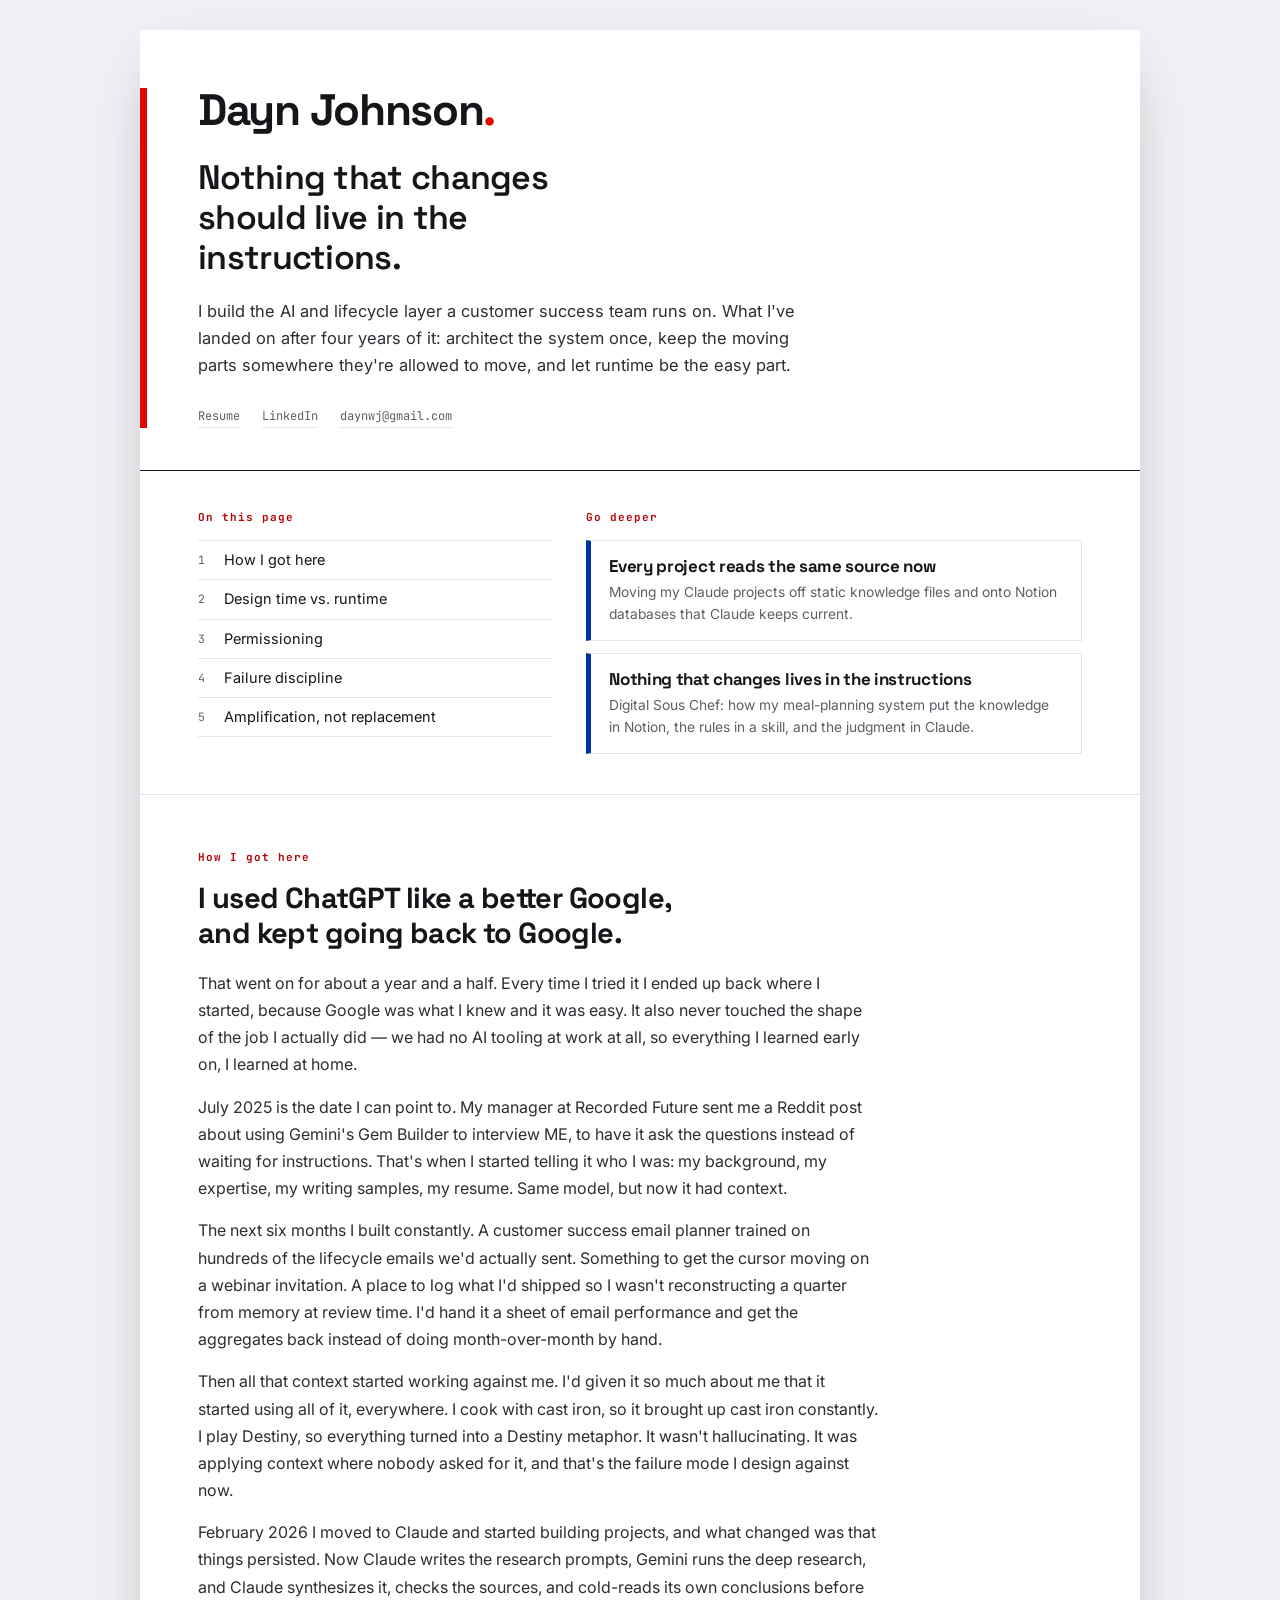
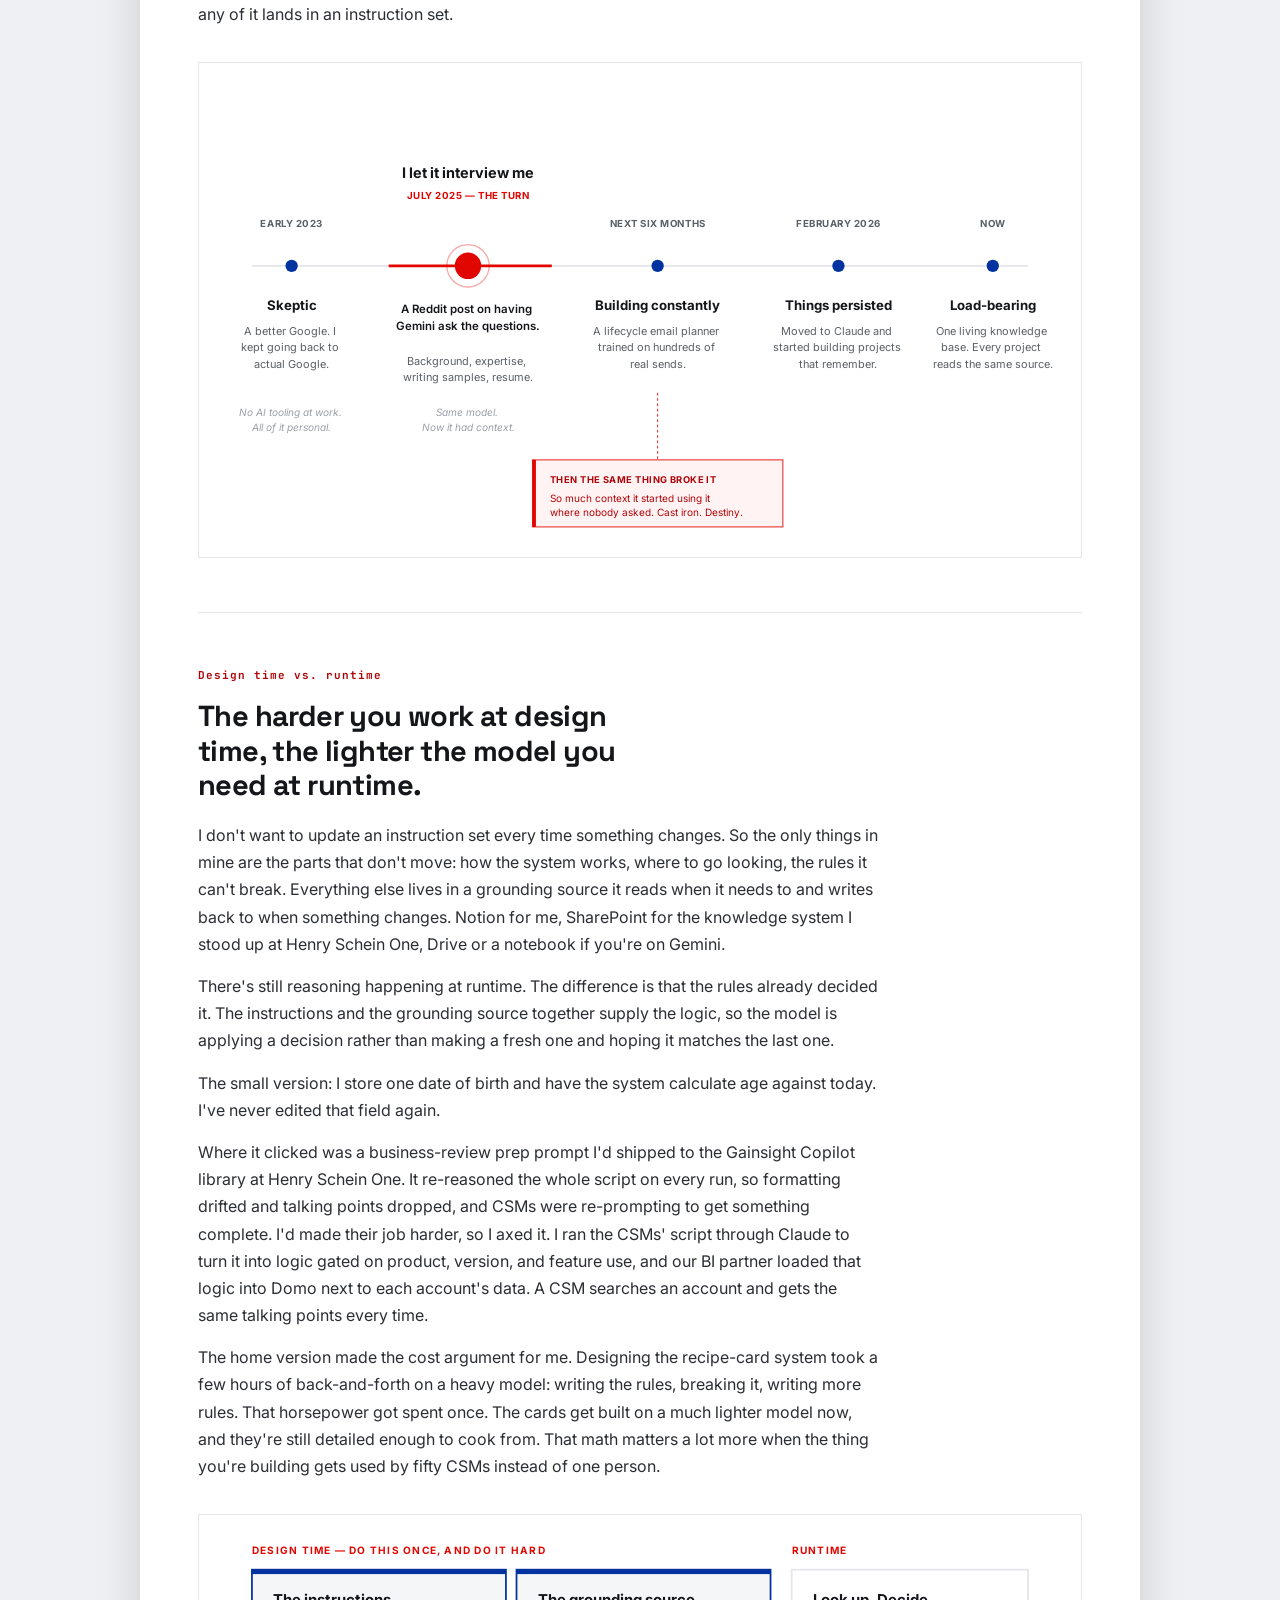
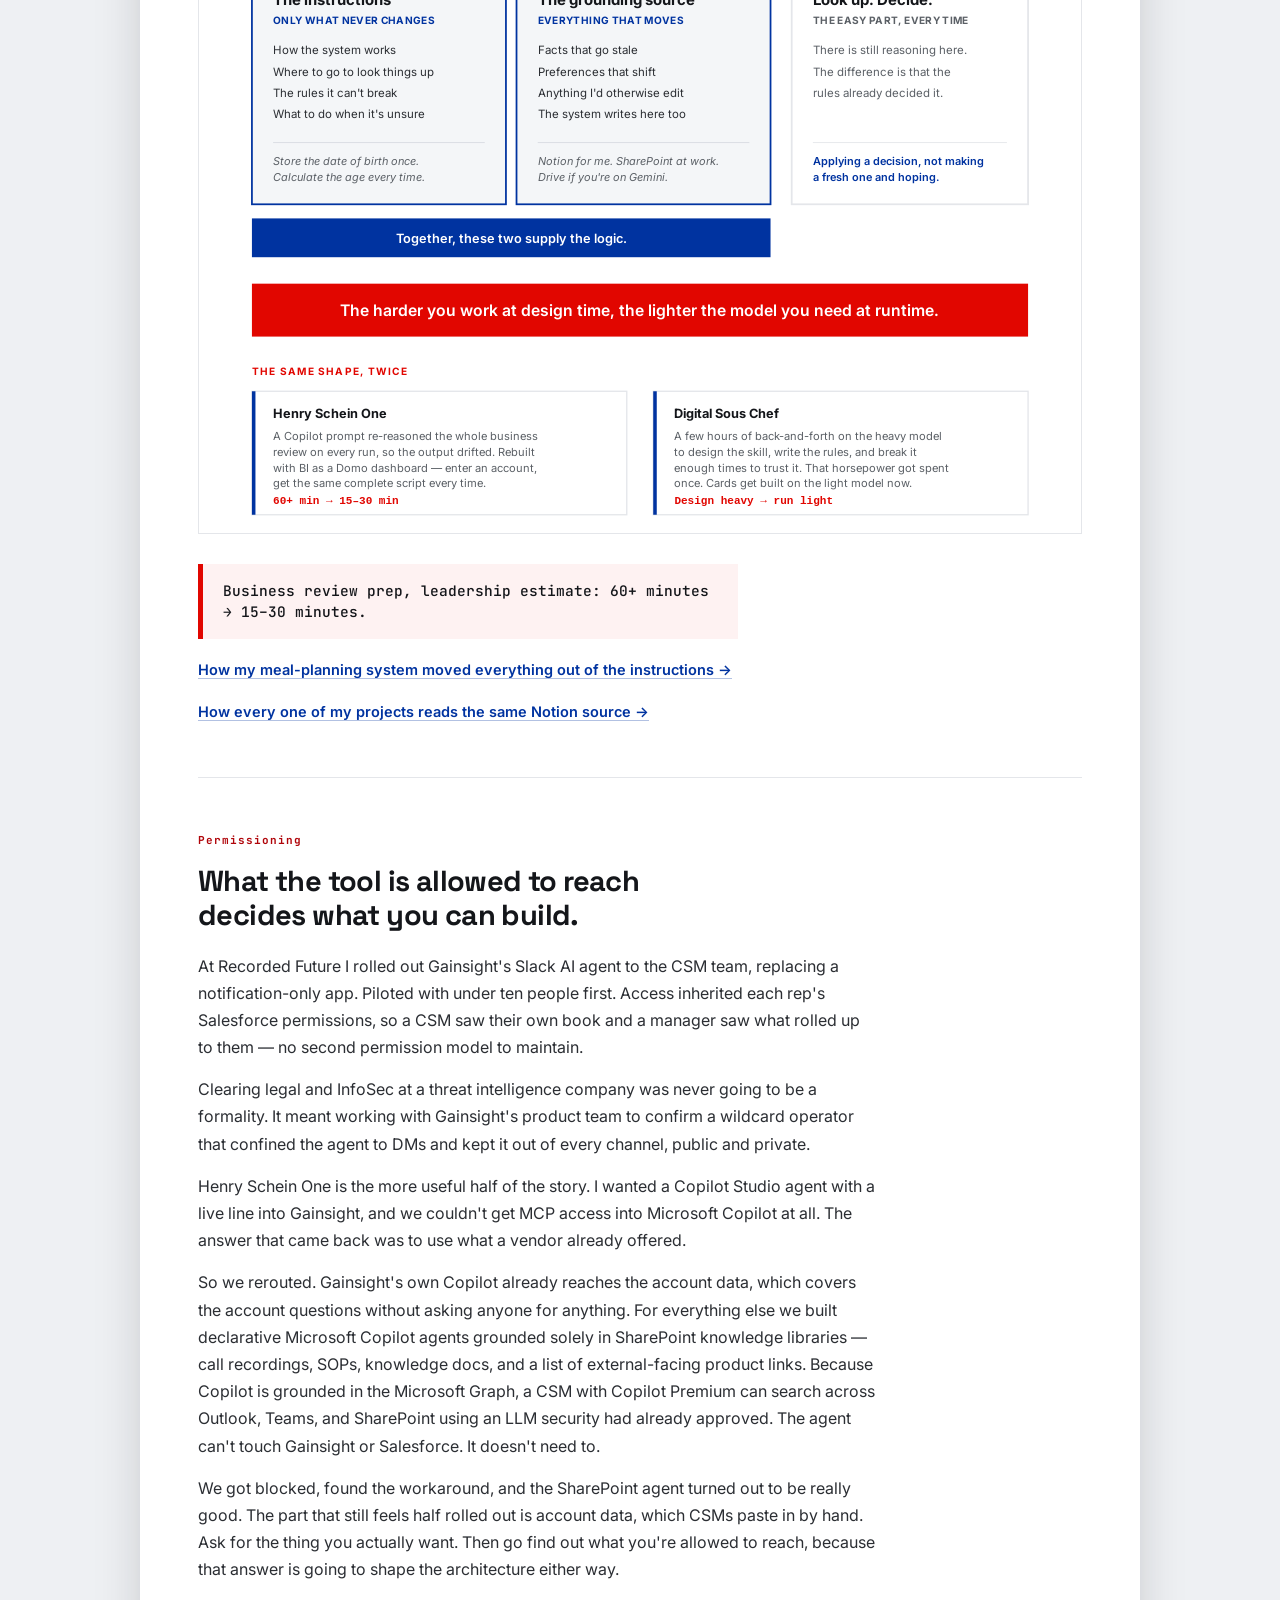
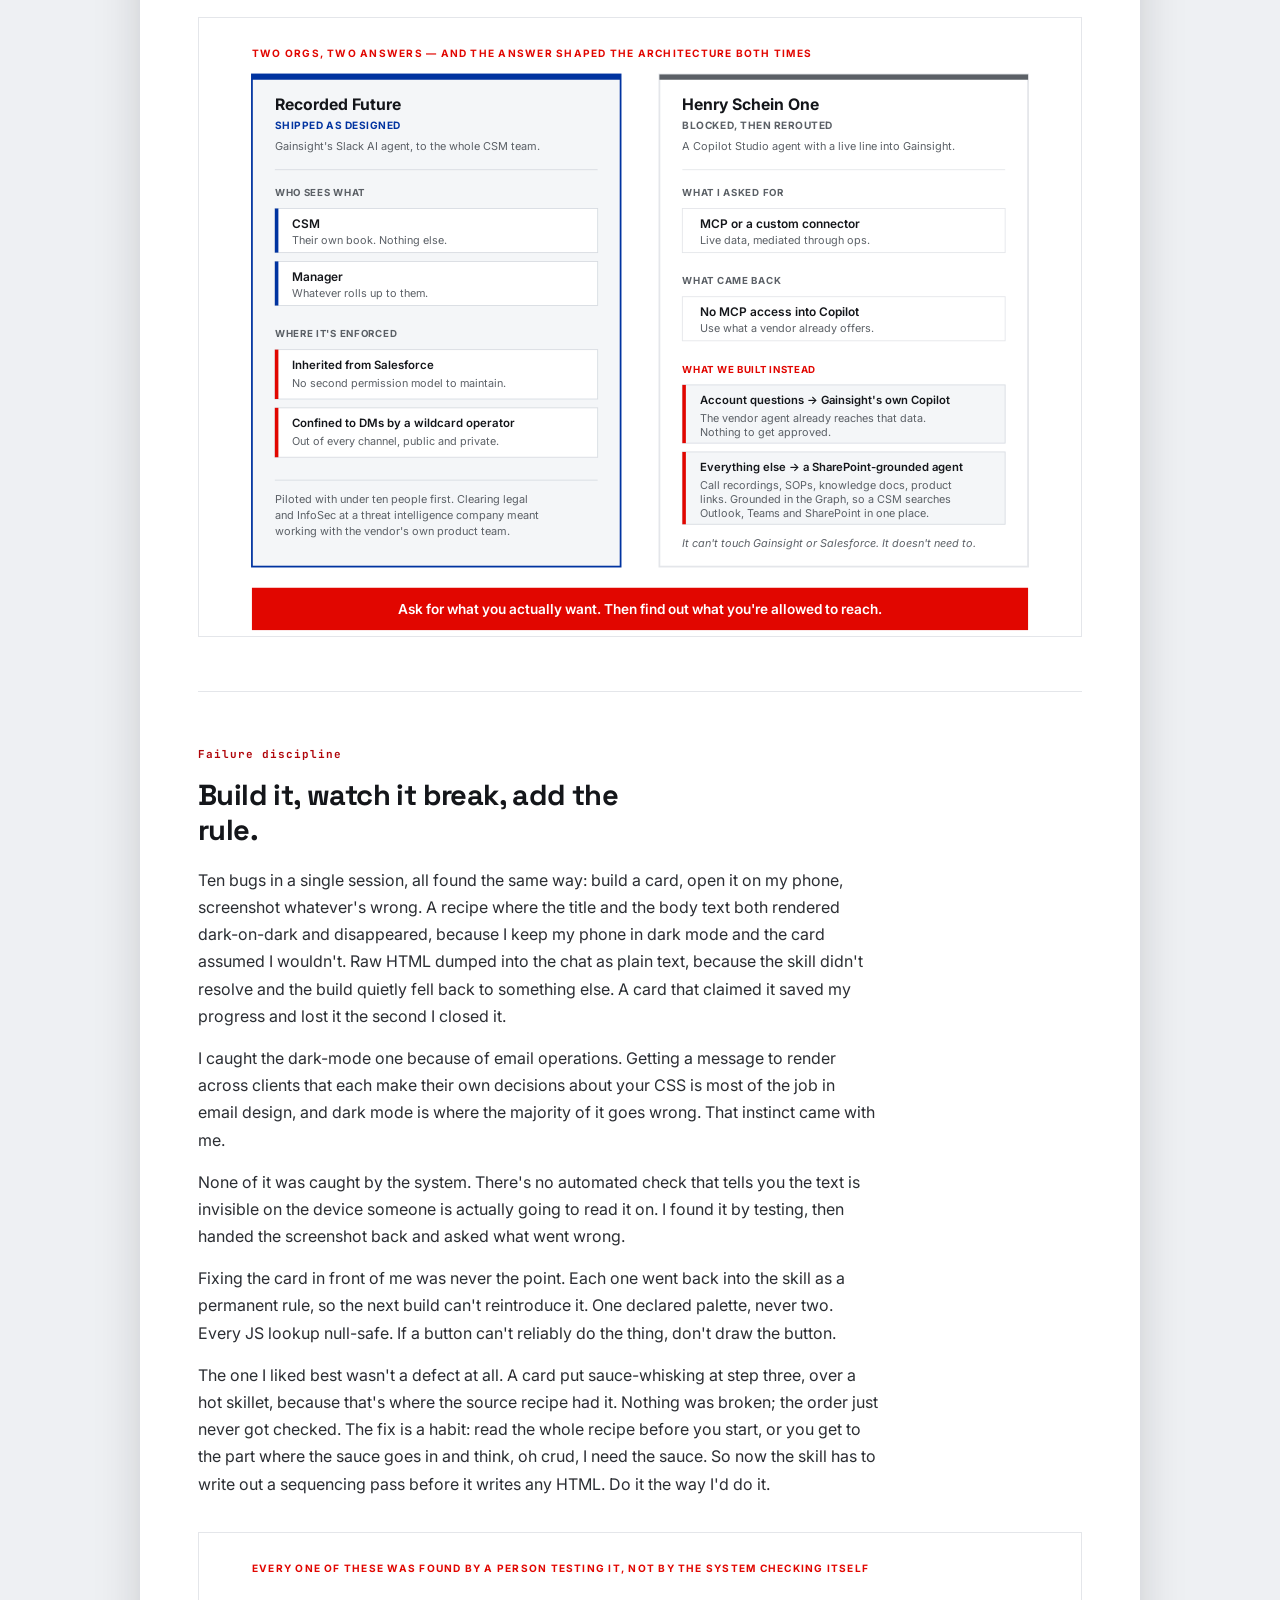
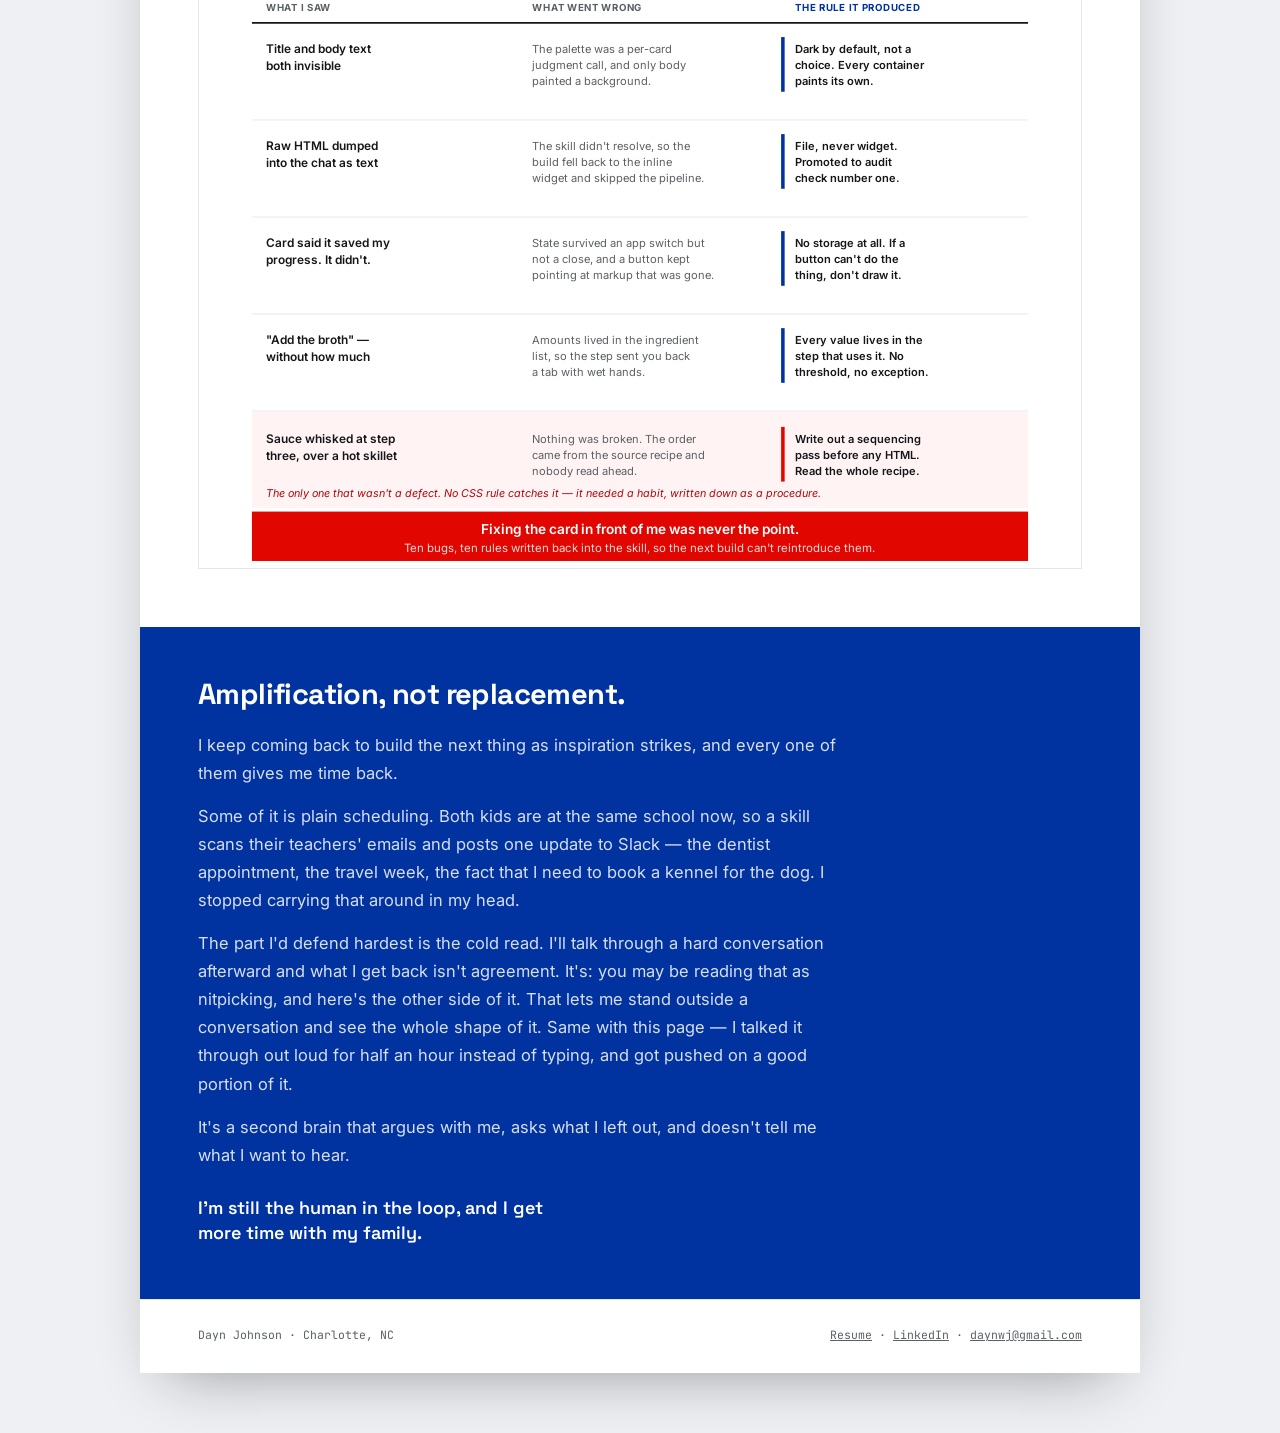
==== index.html @ 607a5714 "Updating with link to living-knowledge" ====
<!DOCTYPE html>
<html lang="en">
<head>
<meta charset="UTF-8">
<meta name="viewport" content="width=device-width, initial-scale=1.0">
<title>Dayn Johnson — AI Practice</title>
<meta name="description" content="How Dayn Johnson builds AI systems: architecture at design time, a living grounding source instead of a growing instruction set, and rules written out of real failures.">
<meta property="og:title" content="Dayn Johnson — AI Practice">
<meta property="og:description" content="Nothing that changes should live in the instructions.">
<meta property="og:type" content="website">
<link rel="preconnect" href="https://fonts.googleapis.com">
<link rel="preconnect" href="https://fonts.gstatic.com" crossorigin>
<link href="https://fonts.googleapis.com/css2?family=Space+Grotesk:wght@400;500;600;700&family=Inter:wght@400;500;600;700&family=JetBrains+Mono:wght@400;500;700&display=swap" rel="stylesheet">
<style>
  :root{
    --rosso:#E10600;
    --rosso-deep:#B0050A;
    --blue:#0033A0;
    --ink:#14161A;
    --mute:#5B6066;
    --line:#E4E6EA;
    --paper:#FFFFFF;
    --backdrop:#EEF0F3;
    color-scheme:light;
  }
  *{box-sizing:border-box;margin:0;padding:0;}
  html{-webkit-text-size-adjust:100%;scroll-behavior:smooth;}
  body{
    font-family:'Inter',system-ui,-apple-system,sans-serif;
    color:var(--ink);
    background:var(--backdrop);
    line-height:1.5;
    padding:30px 16px 60px;
    -webkit-font-smoothing:antialiased;
  }
  .page{
    width:100%;max-width:1000px;margin:0 auto;
    background:var(--paper);
    box-shadow:0 24px 60px -28px rgba(20,22,26,.45);
  }
  a:focus-visible,button:focus-visible{outline:3px solid var(--rosso);outline-offset:2px;}

  .header{position:relative;padding:58px 58px 42px;border-bottom:1px solid var(--ink);}
  .header::before{content:"";position:absolute;left:0;top:58px;bottom:42px;width:7px;background:var(--rosso);}
  .name{
    font-family:'Space Grotesk',sans-serif;font-weight:700;
    font-size:44px;letter-spacing:-1.3px;line-height:1;
  }
  .name .dot{color:var(--rosso);}
  .thesis{
    font-family:'Space Grotesk',sans-serif;font-weight:600;
    font-size:34px;line-height:1.18;letter-spacing:-.7px;
    margin-top:26px;max-width:17ch;
  }
  .standfirst{
    font-size:16.5px;line-height:1.64;color:#2b2e33;
    margin-top:20px;max-width:62ch;
  }
  .links{
    display:flex;flex-wrap:wrap;gap:8px 22px;margin-top:28px;
    font-family:'JetBrains Mono',monospace;font-size:12px;
  }
  .links a{color:var(--mute);text-decoration:none;border-bottom:1px solid var(--line);padding-bottom:2px;}
  .links a:hover{color:var(--rosso-deep);border-bottom-color:var(--rosso-deep);}

  main{padding:0 58px 58px;}
  section{padding-top:54px;}
  section + section{border-top:1px solid var(--line);margin-top:54px;padding-top:54px;}

  .sectlabel{
    font-family:'JetBrains Mono',monospace;font-size:11px;
    letter-spacing:.09em;color:var(--rosso-deep);font-weight:700;
    margin-bottom:16px;
  }
  h2{
    font-family:'Space Grotesk',sans-serif;font-weight:700;
    font-size:29px;line-height:1.18;letter-spacing:-.6px;
    max-width:25ch;margin-bottom:20px;
  }
  .prose p{font-size:16px;line-height:1.7;color:#2b2e33;max-width:68ch;}
  .prose p + p{margin-top:15px;}
  .prose em{font-style:italic;}

  figure{margin:34px 0 0;}
  figure svg{width:100%;height:auto;display:block;border:1px solid var(--line);}


  .deep{margin-top:20px;font-size:14.5px;}
  .deep a{color:var(--blue);font-weight:600;text-decoration:none;border-bottom:1.5px solid rgba(0,51,160,.3);}
  .deep a:hover{border-bottom-color:var(--blue);}
  .receipt{
    margin-top:30px;border-left:5px solid var(--rosso);
    background:rgba(225,6,0,.05);padding:16px 20px;
    font-family:'JetBrains Mono',monospace;
    font-size:14.5px;font-weight:500;color:var(--ink);
    max-width:60ch;
  }

  .onpage{display:grid;grid-template-columns:1fr 1.4fr;gap:34px;padding:38px 58px 40px;border-bottom:1px solid var(--line);}
  .onpage h3{font-family:'JetBrains Mono',monospace;font-size:11px;letter-spacing:.09em;color:var(--rosso-deep);font-weight:700;margin-bottom:14px;}
  .toc{list-style:none;counter-reset:toc;}
  .toc li{counter-increment:toc;border-top:1px solid var(--line);}
  .toc li:last-child{border-bottom:1px solid var(--line);}
  .toc a{display:flex;gap:12px;padding:9px 0;color:var(--ink);text-decoration:none;font-size:14.5px;line-height:1.4;}
  .toc a::before{content:counter(toc);font-family:'JetBrains Mono',monospace;font-size:11.5px;color:var(--mute);min-width:14px;padding-top:2px;}
  .toc a:hover{color:var(--rosso-deep);}
  .deeper{display:grid;gap:12px;}
  .deeper a{display:block;border:1px solid var(--line);border-left:5px solid var(--blue);padding:15px 18px;text-decoration:none;color:var(--ink);}
  .deeper a:hover{border-color:var(--blue);background:rgba(0,51,160,.04);}
  .deeper .t{font-family:'Space Grotesk',sans-serif;font-weight:700;font-size:17px;line-height:1.25;letter-spacing:-.3px;}
  .deeper .d{font-size:13.8px;line-height:1.55;color:var(--mute);margin-top:5px;}

  .close{background:var(--blue);color:#fff;padding:50px 58px 54px;}
  .close h2{color:#fff;max-width:26ch;}
  .close p{font-size:16.5px;line-height:1.7;color:rgba(255,255,255,.84);max-width:64ch;}
  .close p + p{margin-top:15px;}
  .close .last{
    color:#fff;font-weight:600;font-size:18px;margin-top:26px;
    font-family:'Space Grotesk',sans-serif;line-height:1.4;max-width:30ch;
  }

  .foot{
    padding:26px 58px 30px;border-top:1px solid var(--line);
    font-family:'JetBrains Mono',monospace;font-size:11.5px;color:var(--mute);
    display:flex;justify-content:space-between;gap:16px;flex-wrap:wrap;
  }
  .foot a{color:var(--mute);}

  @media(max-width:680px){
    .onpage{grid-template-columns:1fr;gap:28px;padding:30px 22px 32px;}
    body{padding:14px 10px 40px;}
    .header{padding:34px 22px 28px;}
    .header::before{top:34px;bottom:28px;width:6px;}
    .name{font-size:33px;}
    .thesis{font-size:25px;max-width:none;}
    main{padding:0 22px 40px;}
    h2{font-size:23px;}
    .close{padding:34px 22px 38px;}
    .foot{padding:22px;}
  }
</style>
</head>
<body>
<div class="page">

  <header class="header">
    <div class="name">Dayn Johnson<span class="dot">.</span></div>
    <h1 class="thesis">Nothing that changes should live in the instructions.</h1>
    <p class="standfirst">I build the AI and lifecycle layer a customer success team runs on. What I've landed on after four years of it: architect the system once, keep the moving parts somewhere they're allowed to move, and let runtime be the easy part.</p>
    <div class="links">
      <a href="https://daynwj.github.io/resume">Resume</a>
      <a href="https://linkedin.com/in/daynjohnson">LinkedIn</a>
      <a href="mailto:daynwj@gmail.com">daynwj@gmail.com</a>
    </div>
  </header>

  <nav class="onpage" aria-label="On this page">
    <div>
      <h3>On this page</h3>
      <ol class="toc">
        <li><a href="#how-i-got-here">How I got here</a></li>
        <li><a href="#design-time">Design time vs. runtime</a></li>
        <li><a href="#permissioning">Permissioning</a></li>
        <li><a href="#failure-discipline">Failure discipline</a></li>
        <li><a href="#amplification">Amplification, not replacement</a></li>
      </ol>
    </div>
    <div>
      <h3>Go deeper</h3>
      <div class="deeper">
        <a href="https://daynwj.github.io/living-knowledge">
          <div class="t">Every project reads the same source now</div>
          <div class="d">Moving my Claude projects off static knowledge files and onto Notion databases that Claude keeps current.</div>
        </a>
        <a href="https://daynwj.github.io/design-time-logic">
          <div class="t">Nothing that changes lives in the instructions</div>
          <div class="d">Digital Sous Chef: how my meal-planning system put the knowledge in Notion, the rules in a skill, and the judgment in Claude.</div>
        </a>
      </div>
    </div>
  </nav>

  <main>

    <section id="how-i-got-here">
      <div class="sectlabel">How I got here</div>
      <h2>I used ChatGPT like a better Google, and kept going back to Google.</h2>
      <div class="prose">
        <p>That went on for about a year and a half. Every time I tried it I ended up back where I started, because Google was what I knew and it was easy. It also never touched the shape of the job I actually did — we had no AI tooling at work at all, so everything I learned early on, I learned at home.</p>
        <p>July 2025 is the date I can point to. My manager at Recorded Future sent me a Reddit post about using Gemini's Gem Builder to interview ME, to have it ask the questions instead of waiting for instructions. That's when I started telling it who I was: my background, my expertise, my writing samples, my resume. Same model, but now it had context.</p>
        <p>The next six months I built constantly. A customer success email planner trained on hundreds of the lifecycle emails we'd actually sent. Something to get the cursor moving on a webinar invitation. A place to log what I'd shipped so I wasn't reconstructing a quarter from memory at review time. I'd hand it a sheet of email performance and get the aggregates back instead of doing month-over-month by hand.</p>
        <p>Then all that context started working against me. I'd given it so much about me that it started using all of it, everywhere. I cook with cast iron, so it brought up cast iron constantly. I play Destiny, so everything turned into a Destiny metaphor. It wasn't hallucinating. It was applying context where nobody asked for it, and that's the failure mode I design against now.</p>
        <p>February 2026 I moved to Claude and started building projects, and what changed was that things persisted. Now Claude writes the research prompts, Gemini runs the deep research, and Claude synthesizes it, checks the sources, and cold-reads its own conclusions before any of it lands in an instruction set.</p>
      </div>
      <figure><svg xmlns="http://www.w3.org/2000/svg" viewBox="0 0 1000 560" width="1000" height="560" font-family="Inter, system-ui, -apple-system, sans-serif" role="img" aria-label="Timeline from AI skeptic in early 2023 to a load-bearing practice in 2026">
  <rect width="1000" height="560" fill="#FFFFFF"/>

  <line x1="60" y1="230" x2="940" y2="230" stroke="#E4E6EA" stroke-width="2"/>
  <line x1="215" y1="230" x2="400" y2="230" stroke="#E10600" stroke-width="3"/>

  <!-- 1 — early 2023 -->
  <circle cx="105" cy="230" r="7" fill="#0033A0"/>
  <text x="105" y="186" text-anchor="middle" font-size="11" font-weight="700" fill="#5B6066" letter-spacing="0.6">EARLY 2023</text>
  <text x="105" y="280" text-anchor="middle" font-size="15" font-weight="700" fill="#14161A">Skeptic</text>
  <text x="105" y="308" text-anchor="middle" font-size="12.4" fill="#5B6066">
    <tspan x="105" dy="0">A better Google. I</tspan>
    <tspan x="105" dy="19">kept going back to</tspan>
    <tspan x="105" dy="19">actual Google.</tspan>
  </text>
  <text x="105" y="400" text-anchor="middle" font-size="11.5" fill="#9AA1AA" font-style="italic">
    <tspan x="105" dy="0">No AI tooling at work.</tspan>
    <tspan x="105" dy="17">All of it personal.</tspan>
  </text>

  <!-- 2 — the turn -->
  <circle cx="305" cy="230" r="15" fill="#E10600"/>
  <circle cx="305" cy="230" r="24" fill="none" stroke="#E10600" stroke-width="1.5" opacity="0.35"/>
  <text x="305" y="130" text-anchor="middle" font-size="16.5" font-weight="700" fill="#14161A">I let it interview me</text>
  <text x="305" y="154" text-anchor="middle" font-size="11" font-weight="700" fill="#E10600" letter-spacing="0.6">JULY 2025 — THE TURN</text>
  <text x="305" y="284" text-anchor="middle" font-size="13" font-weight="600" fill="#14161A">
    <tspan x="305" dy="0">A Reddit post on having</tspan>
    <tspan x="305" dy="19">Gemini ask the questions.</tspan>
  </text>
  <text x="305" y="342" text-anchor="middle" font-size="12.4" fill="#5B6066">
    <tspan x="305" dy="0">Background, expertise,</tspan>
    <tspan x="305" dy="19">writing samples, resume.</tspan>
  </text>
  <text x="305" y="400" text-anchor="middle" font-size="11.5" fill="#9AA1AA" font-style="italic">
    <tspan x="305" dy="0">Same model.</tspan>
    <tspan x="305" dy="17">Now it had context.</tspan>
  </text>

  <!-- 3 — next six months -->
  <circle cx="520" cy="230" r="7" fill="#0033A0"/>
  <text x="520" y="186" text-anchor="middle" font-size="11" font-weight="700" fill="#5B6066" letter-spacing="0.6">NEXT SIX MONTHS</text>
  <text x="520" y="280" text-anchor="middle" font-size="15" font-weight="700" fill="#14161A">Building constantly</text>
  <text x="520" y="308" text-anchor="middle" font-size="12.4" fill="#5B6066">
    <tspan x="520" dy="0">A lifecycle email planner</tspan>
    <tspan x="520" dy="19">trained on hundreds of</tspan>
    <tspan x="520" dy="19">real sends.</tspan>
  </text>
  <line x1="520" y1="374" x2="520" y2="450" stroke="#E10600" stroke-width="1" stroke-dasharray="3 3"/>
  <rect x="378" y="450" width="284" height="76" fill="#FFF4F3" stroke="#E10600" stroke-width="1"/>
  <rect x="378" y="450" width="4" height="76" fill="#E10600"/>
  <text x="398" y="476" font-size="10.6" font-weight="700" fill="#B0050A" letter-spacing="0.5">THEN THE SAME THING BROKE IT</text>
  <text x="398" y="498" font-size="11.4" fill="#B0050A">
    <tspan x="398" dy="0">So much context it started using it</tspan>
    <tspan x="398" dy="16">where nobody asked. Cast iron. Destiny.</tspan>
  </text>

  <!-- 4 — feb 2026 -->
  <circle cx="725" cy="230" r="7" fill="#0033A0"/>
  <text x="725" y="186" text-anchor="middle" font-size="11" font-weight="700" fill="#5B6066" letter-spacing="0.6">FEBRUARY 2026</text>
  <text x="725" y="280" text-anchor="middle" font-size="15" font-weight="700" fill="#14161A">Things persisted</text>
  <text x="725" y="308" text-anchor="middle" font-size="12.4" fill="#5B6066">
    <tspan x="725" dy="0">Moved to Claude and</tspan>
    <tspan x="725" dy="19">started building projects</tspan>
    <tspan x="725" dy="19">that remember.</tspan>
  </text>

  <!-- 5 — now -->
  <circle cx="900" cy="230" r="7" fill="#0033A0"/>
  <text x="900" y="186" text-anchor="middle" font-size="11" font-weight="700" fill="#5B6066" letter-spacing="0.6">NOW</text>
  <text x="900" y="280" text-anchor="middle" font-size="15" font-weight="700" fill="#14161A">Load-bearing</text>
  <text x="900" y="308" text-anchor="middle" font-size="12.4" fill="#5B6066">
    <tspan x="900" dy="0">One living knowledge</tspan>
    <tspan x="900" dy="19">base. Every project</tspan>
    <tspan x="900" dy="19">reads the same source.</tspan>
  </text>
</svg></figure>
    </section>

    <section id="design-time">
      <div class="sectlabel">Design time vs. runtime</div>
      <h2>The harder you work at design time, the lighter the model you need at runtime.</h2>
      <div class="prose">
        <p>I don't want to update an instruction set every time something changes. So the only things in mine are the parts that don't move: how the system works, where to go looking, the rules it can't break. Everything else lives in a grounding source it reads when it needs to and writes back to when something changes. Notion for me, SharePoint for the knowledge system I stood up at Henry Schein One, Drive or a notebook if you're on Gemini.</p>
        <p>There's still reasoning happening at runtime. The difference is that the rules already decided it. The instructions and the grounding source together supply the logic, so the model is applying a decision rather than making a fresh one and hoping it matches the last one.</p>
        <p>The small version: I store one date of birth and have the system calculate age against today. I've never edited that field again.</p>
        <p>Where it clicked was a business-review prep prompt I'd shipped to the Gainsight Copilot library at Henry Schein One. It re-reasoned the whole script on every run, so formatting drifted and talking points dropped, and CSMs were re-prompting to get something complete. I'd made their job harder, so I axed it. I ran the CSMs' script through Claude to turn it into logic gated on product, version, and feature use, and our BI partner loaded that logic into Domo next to each account's data. A CSM searches an account and gets the same talking points every time.</p>
        <p>The home version made the cost argument for me. Designing the recipe-card system took a few hours of back-and-forth on a heavy model: writing the rules, breaking it, writing more rules. That horsepower got spent once. The cards get built on a much lighter model now, and they're still detailed enough to cook from. That math matters a lot more when the thing you're building gets used by fifty CSMs instead of one person.</p>
      </div>
      <figure><svg xmlns="http://www.w3.org/2000/svg" viewBox="0 0 1000 700" width="1000" height="700" font-family="Inter, system-ui, -apple-system, sans-serif" role="img" aria-label="Diagram contrasting heavy design-time architecture with light rule-driven runtime">
  <rect width="1000" height="700" fill="#FFFFFF"/>

  <text x="60" y="44" font-size="11.5" font-weight="700" fill="#E10600" letter-spacing="1.4">DESIGN TIME — DO THIS ONCE, AND DO IT HARD</text>
  <text x="672" y="44" font-size="11.5" font-weight="700" fill="#E10600" letter-spacing="1.4">RUNTIME</text>

  <!-- instructions -->
  <rect x="60" y="62" width="288" height="266" fill="#F4F6F8" stroke="#0033A0" stroke-width="2"/>
  <rect x="60" y="62" width="288" height="5" fill="#0033A0"/>
  <text x="84" y="102" font-size="17" font-weight="700" fill="#14161A">The instructions</text>
  <text x="84" y="124" font-size="11.5" font-weight="700" fill="#0033A0" letter-spacing="0.4">ONLY WHAT NEVER CHANGES</text>
  <text x="84" y="158" font-size="13" fill="#2b2e33">
    <tspan x="84" dy="0">How the system works</tspan>
    <tspan x="84" dy="24">Where to go to look things up</tspan>
    <tspan x="84" dy="24">The rules it can't break</tspan>
    <tspan x="84" dy="24">What to do when it's unsure</tspan>
  </text>
  <line x1="84" y1="258" x2="324" y2="258" stroke="#D8DCE2" stroke-width="1"/>
  <text x="84" y="284" font-size="12.4" fill="#5B6066" font-style="italic">
    <tspan x="84" dy="0">Store the date of birth once.</tspan>
    <tspan x="84" dy="18">Calculate the age every time.</tspan>
  </text>

  <!-- grounding -->
  <rect x="360" y="62" width="288" height="266" fill="#F4F6F8" stroke="#0033A0" stroke-width="2"/>
  <rect x="360" y="62" width="288" height="5" fill="#0033A0"/>
  <text x="384" y="102" font-size="17" font-weight="700" fill="#14161A">The grounding source</text>
  <text x="384" y="124" font-size="11.5" font-weight="700" fill="#0033A0" letter-spacing="0.4">EVERYTHING THAT MOVES</text>
  <text x="384" y="158" font-size="13" fill="#2b2e33">
    <tspan x="384" dy="0">Facts that go stale</tspan>
    <tspan x="384" dy="24">Preferences that shift</tspan>
    <tspan x="384" dy="24">Anything I'd otherwise edit</tspan>
    <tspan x="384" dy="24">The system writes here too</tspan>
  </text>
  <line x1="384" y1="258" x2="624" y2="258" stroke="#D8DCE2" stroke-width="1"/>
  <text x="384" y="284" font-size="12.4" fill="#5B6066" font-style="italic">
    <tspan x="384" dy="0">Notion for me. SharePoint at work.</tspan>
    <tspan x="384" dy="18">Drive if you're on Gemini.</tspan>
  </text>

  <!-- runtime -->
  <rect x="672" y="62" width="268" height="266" fill="#FFFFFF" stroke="#E4E6EA" stroke-width="2"/>
  <text x="696" y="102" font-size="17" font-weight="700" fill="#14161A">Look up. Decide.</text>
  <text x="696" y="124" font-size="11.5" font-weight="700" fill="#5B6066" letter-spacing="0.4">THE EASY PART, EVERY TIME</text>
  <text x="696" y="158" font-size="13" fill="#5B6066">
    <tspan x="696" dy="0">There is still reasoning here.</tspan>
    <tspan x="696" dy="24">The difference is that the</tspan>
    <tspan x="696" dy="24">rules already decided it.</tspan>
  </text>
  <line x1="696" y1="258" x2="916" y2="258" stroke="#E4E6EA" stroke-width="1"/>
  <text x="696" y="284" font-size="12.4" font-weight="600" fill="#0033A0">
    <tspan x="696" dy="0">Applying a decision, not making</tspan>
    <tspan x="696" dy="18">a fresh one and hoping.</tspan>
  </text>

  <!-- logic band -->
  <rect x="60" y="344" width="588" height="44" fill="#0033A0"/>
  <text x="354" y="372" text-anchor="middle" font-size="14.5" font-weight="600" fill="#FFFFFF">Together, these two supply the logic.</text>

  <!-- payoff -->
  <rect x="60" y="418" width="880" height="60" fill="#E10600"/>
  <text x="500" y="455" text-anchor="middle" font-size="18" font-weight="600" fill="#FFFFFF">The harder you work at design time, the lighter the model you need at runtime.</text>

  <!-- instances -->
  <text x="60" y="522" font-size="11.5" font-weight="700" fill="#E10600" letter-spacing="1.4">THE SAME SHAPE, TWICE</text>

  <rect x="60" y="540" width="425" height="140" fill="#FFFFFF" stroke="#E4E6EA" stroke-width="1.5"/>
  <rect x="60" y="540" width="4" height="140" fill="#0033A0"/>
  <text x="84" y="570" font-size="14.5" font-weight="700" fill="#14161A">Henry Schein One</text>
  <text x="84" y="595" font-size="12.6" fill="#5B6066">
    <tspan x="84" dy="0">A Copilot prompt re-reasoned the whole business</tspan>
    <tspan x="84" dy="18">review on every run, so the output drifted. Rebuilt</tspan>
    <tspan x="84" dy="18">with BI as a Domo dashboard — enter an account,</tspan>
    <tspan x="84" dy="18">get the same complete script every time.</tspan>
  </text>
  <text x="84" y="668" font-size="12.5" font-weight="700" fill="#E10600" font-family="ui-monospace, SFMono-Regular, Menlo, monospace">60+ min  →  15–30 min</text>

  <rect x="515" y="540" width="425" height="140" fill="#FFFFFF" stroke="#E4E6EA" stroke-width="1.5"/>
  <rect x="515" y="540" width="4" height="140" fill="#0033A0"/>
  <text x="539" y="570" font-size="14.5" font-weight="700" fill="#14161A">Digital Sous Chef</text>
  <text x="539" y="595" font-size="12.6" fill="#5B6066">
    <tspan x="539" dy="0">A few hours of back-and-forth on the heavy model</tspan>
    <tspan x="539" dy="18">to design the skill, write the rules, and break it</tspan>
    <tspan x="539" dy="18">enough times to trust it. That horsepower got spent</tspan>
    <tspan x="539" dy="18">once. Cards get built on the light model now.</tspan>
  </text>
  <text x="539" y="668" font-size="12.5" font-weight="700" fill="#E10600" font-family="ui-monospace, SFMono-Regular, Menlo, monospace">Design heavy  →  run light</text>
</svg></figure>
      <div class="receipt">Business review prep, leadership estimate: 60+ minutes → 15–30 minutes.</div>
      <p class="deep"><a href="https://daynwj.github.io/design-time-logic">How my meal-planning system moved everything out of the instructions →</a></p>
      <p class="deep"><a href="https://daynwj.github.io/living-knowledge">How every one of my projects reads the same Notion source →</a></p>
    </section>

    <section id="permissioning">
      <div class="sectlabel">Permissioning</div>
      <h2>What the tool is allowed to reach decides what you can build.</h2>
      <div class="prose">
        <p>At Recorded Future I rolled out Gainsight's Slack AI agent to the CSM team, replacing a notification-only app. Piloted with under ten people first. Access inherited each rep's Salesforce permissions, so a CSM saw their own book and a manager saw what rolled up to them — no second permission model to maintain.</p>
        <p>Clearing legal and InfoSec at a threat intelligence company was never going to be a formality. It meant working with Gainsight's product team to confirm a wildcard operator that confined the agent to DMs and kept it out of every channel, public and private.</p>
        <p>Henry Schein One is the more useful half of the story. I wanted a Copilot Studio agent with a live line into Gainsight, and we couldn't get MCP access into Microsoft Copilot at all. The answer that came back was to use what a vendor already offered.</p>
        <p>So we rerouted. Gainsight's own Copilot already reaches the account data, which covers the account questions without asking anyone for anything. For everything else we built declarative Microsoft Copilot agents grounded solely in SharePoint knowledge libraries — call recordings, SOPs, knowledge docs, and a list of external-facing product links. Because Copilot is grounded in the Microsoft Graph, a CSM with Copilot Premium can search across Outlook, Teams, and SharePoint using an LLM security had already approved. The agent can't touch Gainsight or Salesforce. It doesn't need to.</p>
        <p>We got blocked, found the workaround, and the SharePoint agent turned out to be really good. The part that still feels half rolled out is account data, which CSMs paste in by hand. Ask for the thing you actually want. Then go find out what you're allowed to reach, because that answer is going to shape the architecture either way.</p>
      </div>
      <figure><svg xmlns="http://www.w3.org/2000/svg" viewBox="0 0 1000 700" width="1000" height="700" font-family="Inter, system-ui, -apple-system, sans-serif" role="img" aria-label="Two permissioning outcomes: an agent that shipped as designed at Recorded Future, and one that was blocked and rerouted at Henry Schein One">
  <rect width="1000" height="700" fill="#FFFFFF"/>

  <text x="60" y="44" font-size="11.5" font-weight="700" fill="#E10600" letter-spacing="1.4">TWO ORGS, TWO ANSWERS — AND THE ANSWER SHAPED THE ARCHITECTURE BOTH TIMES</text>

  <!-- ===== LEFT ===== -->
  <rect x="60" y="64" width="418" height="558" fill="#F4F6F8" stroke="#0033A0" stroke-width="2"/>
  <rect x="60" y="64" width="418" height="6" fill="#0033A0"/>

  <text x="86" y="104" font-size="18" font-weight="700" fill="#14161A">Recorded Future</text>
  <text x="86" y="126" font-size="11.5" font-weight="700" fill="#0033A0" letter-spacing="0.6">SHIPPED AS DESIGNED</text>
  <text x="86" y="150" font-size="12.4" fill="#5B6066">Gainsight's Slack AI agent, to the whole CSM team.</text>
  <line x1="86" y1="172" x2="452" y2="172" stroke="#D8DCE2" stroke-width="1"/>

  <text x="86" y="202" font-size="11" font-weight="700" fill="#5B6066" letter-spacing="0.8">WHO SEES WHAT</text>
  <rect x="86" y="216" width="366" height="50" fill="#FFFFFF" stroke="#D8DCE2" stroke-width="1"/>
  <rect x="86" y="216" width="4" height="50" fill="#0033A0"/>
  <text x="106" y="238" font-size="13.5" font-weight="600" fill="#14161A">CSM</text>
  <text x="106" y="256" font-size="12.3" fill="#5B6066">Their own book. Nothing else.</text>

  <rect x="86" y="276" width="366" height="50" fill="#FFFFFF" stroke="#D8DCE2" stroke-width="1"/>
  <rect x="86" y="276" width="4" height="50" fill="#0033A0"/>
  <text x="106" y="298" font-size="13.5" font-weight="600" fill="#14161A">Manager</text>
  <text x="106" y="316" font-size="12.3" fill="#5B6066">Whatever rolls up to them.</text>

  <text x="86" y="362" font-size="11" font-weight="700" fill="#5B6066" letter-spacing="0.8">WHERE IT'S ENFORCED</text>
  <rect x="86" y="376" width="366" height="56" fill="#FFFFFF" stroke="#D8DCE2" stroke-width="1"/>
  <rect x="86" y="376" width="4" height="56" fill="#E10600"/>
  <text x="106" y="398" font-size="13" font-weight="600" fill="#14161A">Inherited from Salesforce</text>
  <text x="106" y="418" font-size="12.3" fill="#5B6066">No second permission model to maintain.</text>

  <rect x="86" y="442" width="366" height="56" fill="#FFFFFF" stroke="#D8DCE2" stroke-width="1"/>
  <rect x="86" y="442" width="4" height="56" fill="#E10600"/>
  <text x="106" y="464" font-size="13" font-weight="600" fill="#14161A">Confined to DMs by a wildcard operator</text>
  <text x="106" y="484" font-size="12.3" fill="#5B6066">Out of every channel, public and private.</text>

  <line x1="86" y1="524" x2="452" y2="524" stroke="#D8DCE2" stroke-width="1"/>
  <text x="86" y="550" font-size="12.4" fill="#5B6066">
    <tspan x="86" dy="0">Piloted with under ten people first. Clearing legal</tspan>
    <tspan x="86" dy="18">and InfoSec at a threat intelligence company meant</tspan>
    <tspan x="86" dy="18">working with the vendor's own product team.</tspan>
  </text>

  <!-- ===== RIGHT ===== -->
  <rect x="522" y="64" width="418" height="558" fill="#FFFFFF" stroke="#E4E6EA" stroke-width="2"/>
  <rect x="522" y="64" width="418" height="6" fill="#5B6066"/>

  <text x="548" y="104" font-size="18" font-weight="700" fill="#14161A">Henry Schein One</text>
  <text x="548" y="126" font-size="11.5" font-weight="700" fill="#5B6066" letter-spacing="0.6">BLOCKED, THEN REROUTED</text>
  <text x="548" y="150" font-size="12.4" fill="#5B6066">A Copilot Studio agent with a live line into Gainsight.</text>
  <line x1="548" y1="172" x2="914" y2="172" stroke="#E4E6EA" stroke-width="1"/>

  <text x="548" y="202" font-size="11" font-weight="700" fill="#5B6066" letter-spacing="0.8">WHAT I ASKED FOR</text>
  <rect x="548" y="216" width="366" height="50" fill="#FFFFFF" stroke="#E4E6EA" stroke-width="1"/>
  <text x="568" y="238" font-size="13.5" font-weight="600" fill="#14161A">MCP or a custom connector</text>
  <text x="568" y="256" font-size="12.3" fill="#5B6066">Live data, mediated through ops.</text>

  <text x="548" y="302" font-size="11" font-weight="700" fill="#5B6066" letter-spacing="0.8">WHAT CAME BACK</text>
  <rect x="548" y="316" width="366" height="50" fill="#FFFFFF" stroke="#E4E6EA" stroke-width="1"/>
  <text x="568" y="338" font-size="13.5" font-weight="600" fill="#14161A">No MCP access into Copilot</text>
  <text x="568" y="356" font-size="12.3" fill="#5B6066">Use what a vendor already offers.</text>

  <text x="548" y="402" font-size="11" font-weight="700" fill="#E10600" letter-spacing="0.8">WHAT WE BUILT INSTEAD</text>
  <rect x="548" y="416" width="366" height="66" fill="#F4F6F8" stroke="#D8DCE2" stroke-width="1"/>
  <rect x="548" y="416" width="4" height="66" fill="#E10600"/>
  <text x="568" y="438" font-size="12.8" font-weight="600" fill="#14161A">Account questions → Gainsight's own Copilot</text>
  <text x="568" y="458" font-size="12.3" fill="#5B6066">
    <tspan x="568" dy="0">The vendor agent already reaches that data.</tspan>
    <tspan x="568" dy="16">Nothing to get approved.</tspan>
  </text>

  <rect x="548" y="492" width="366" height="82" fill="#F4F6F8" stroke="#D8DCE2" stroke-width="1"/>
  <rect x="548" y="492" width="4" height="82" fill="#E10600"/>
  <text x="568" y="514" font-size="12.8" font-weight="600" fill="#14161A">Everything else → a SharePoint-grounded agent</text>
  <text x="568" y="534" font-size="12.3" fill="#5B6066">
    <tspan x="568" dy="0">Call recordings, SOPs, knowledge docs, product</tspan>
    <tspan x="568" dy="16">links. Grounded in the Graph, so a CSM searches</tspan>
    <tspan x="568" dy="16">Outlook, Teams and SharePoint in one place.</tspan>
  </text>

  <text x="548" y="600" font-size="12.3" fill="#5B6066" font-style="italic">It can't touch Gainsight or Salesforce. It doesn't need to.</text>

  <!-- footer -->
  <rect x="60" y="646" width="880" height="48" fill="#E10600"/>
  <text x="500" y="676" text-anchor="middle" font-size="15.5" font-weight="600" fill="#FFFFFF">Ask for what you actually want. Then find out what you're allowed to reach.</text>
</svg></figure>
    </section>

    <section id="failure-discipline">
      <div class="sectlabel">Failure discipline</div>
      <h2>Build it, watch it break, add the rule.</h2>
      <div class="prose">
        <p>Ten bugs in a single session, all found the same way: build a card, open it on my phone, screenshot whatever's wrong. A recipe where the title and the body text both rendered dark-on-dark and disappeared, because I keep my phone in dark mode and the card assumed I wouldn't. Raw HTML dumped into the chat as plain text, because the skill didn't resolve and the build quietly fell back to something else. A card that claimed it saved my progress and lost it the second I closed it.</p>
        <p>I caught the dark-mode one because of email operations. Getting a message to render across clients that each make their own decisions about your CSS is most of the job in email design, and dark mode is where the majority of it goes wrong. That instinct came with me.</p>
        <p>None of it was caught by the system. There's no automated check that tells you the text is invisible on the device someone is actually going to read it on. I found it by testing, then handed the screenshot back and asked what went wrong.</p>
        <p>Fixing the card in front of me was never the point. Each one went back into the skill as a permanent rule, so the next build can't reintroduce it. One declared palette, never two. Every JS lookup null-safe. If a button can't reliably do the thing, don't draw the button.</p>
        <p>The one I liked best wasn't a defect at all. A card put sauce-whisking at step three, over a hot skillet, because that's where the source recipe had it. Nothing was broken; the order just never got checked. The fix is a habit: read the whole recipe before you start, or you get to the part where the sauce goes in and think, oh crud, I need the sauce. So now the skill has to write out a sequencing pass before it writes any HTML. Do it the way I'd do it.</p>
      </div>
      <figure><svg xmlns="http://www.w3.org/2000/svg" viewBox="0 0 1000 720" width="1000" height="720" font-family="Inter, system-ui, -apple-system, sans-serif" role="img" aria-label="Ledger mapping five observed failures to what went wrong and the permanent rule each produced">
  <rect width="1000" height="720" fill="#FFFFFF"/>

  <text x="60" y="44" font-size="11.5" font-weight="700" fill="#E10600" letter-spacing="1.4">EVERY ONE OF THESE WAS FOUND BY A PERSON TESTING IT, NOT BY THE SYSTEM CHECKING ITSELF</text>

  <text x="76" y="88" font-size="11" font-weight="700" fill="#5B6066" letter-spacing="0.8">WHAT I SAW</text>
  <text x="378" y="88" font-size="11" font-weight="700" fill="#5B6066" letter-spacing="0.8">WHAT WENT WRONG</text>
  <text x="676" y="88" font-size="11" font-weight="700" fill="#0033A0" letter-spacing="0.8">THE RULE IT PRODUCED</text>
  <line x1="60" y1="102" x2="940" y2="102" stroke="#14161A" stroke-width="2"/>

  <!-- row 1 : 102–212 -->
  <text x="76" y="136" font-size="13.5" font-weight="600" fill="#14161A">
    <tspan x="76" dy="0">Title and body text</tspan>
    <tspan x="76" dy="19">both invisible</tspan>
  </text>
  <text x="378" y="136" font-size="12.6" fill="#5B6066">
    <tspan x="378" dy="0">The palette was a per-card</tspan>
    <tspan x="378" dy="18">judgment call, and only body</tspan>
    <tspan x="378" dy="18">painted a background.</tspan>
  </text>
  <rect x="660" y="118" width="4" height="62" fill="#0033A0"/>
  <text x="676" y="136" font-size="12.6" font-weight="600" fill="#14161A">
    <tspan x="676" dy="0">Dark by default, not a</tspan>
    <tspan x="676" dy="18">choice. Every container</tspan>
    <tspan x="676" dy="18">paints its own.</tspan>
  </text>
  <line x1="60" y1="212" x2="940" y2="212" stroke="#E4E6EA" stroke-width="1"/>

  <!-- row 2 : 212–322 -->
  <text x="76" y="246" font-size="13.5" font-weight="600" fill="#14161A">
    <tspan x="76" dy="0">Raw HTML dumped</tspan>
    <tspan x="76" dy="19">into the chat as text</tspan>
  </text>
  <text x="378" y="246" font-size="12.6" fill="#5B6066">
    <tspan x="378" dy="0">The skill didn't resolve, so the</tspan>
    <tspan x="378" dy="18">build fell back to the inline</tspan>
    <tspan x="378" dy="18">widget and skipped the pipeline.</tspan>
  </text>
  <rect x="660" y="228" width="4" height="62" fill="#0033A0"/>
  <text x="676" y="246" font-size="12.6" font-weight="600" fill="#14161A">
    <tspan x="676" dy="0">File, never widget.</tspan>
    <tspan x="676" dy="18">Promoted to audit</tspan>
    <tspan x="676" dy="18">check number one.</tspan>
  </text>
  <line x1="60" y1="322" x2="940" y2="322" stroke="#E4E6EA" stroke-width="1"/>

  <!-- row 3 : 322–432 -->
  <text x="76" y="356" font-size="13.5" font-weight="600" fill="#14161A">
    <tspan x="76" dy="0">Card said it saved my</tspan>
    <tspan x="76" dy="19">progress. It didn't.</tspan>
  </text>
  <text x="378" y="356" font-size="12.6" fill="#5B6066">
    <tspan x="378" dy="0">State survived an app switch but</tspan>
    <tspan x="378" dy="18">not a close, and a button kept</tspan>
    <tspan x="378" dy="18">pointing at markup that was gone.</tspan>
  </text>
  <rect x="660" y="338" width="4" height="62" fill="#0033A0"/>
  <text x="676" y="356" font-size="12.6" font-weight="600" fill="#14161A">
    <tspan x="676" dy="0">No storage at all. If a</tspan>
    <tspan x="676" dy="18">button can't do the</tspan>
    <tspan x="676" dy="18">thing, don't draw it.</tspan>
  </text>
  <line x1="60" y1="432" x2="940" y2="432" stroke="#E4E6EA" stroke-width="1"/>

  <!-- row 4 : 432–542 -->
  <text x="76" y="466" font-size="13.5" font-weight="600" fill="#14161A">
    <tspan x="76" dy="0">"Add the broth" —</tspan>
    <tspan x="76" dy="19">without how much</tspan>
  </text>
  <text x="378" y="466" font-size="12.6" fill="#5B6066">
    <tspan x="378" dy="0">Amounts lived in the ingredient</tspan>
    <tspan x="378" dy="18">list, so the step sent you back</tspan>
    <tspan x="378" dy="18">a tab with wet hands.</tspan>
  </text>
  <rect x="660" y="448" width="4" height="62" fill="#0033A0"/>
  <text x="676" y="466" font-size="12.6" font-weight="600" fill="#14161A">
    <tspan x="676" dy="0">Every value lives in the</tspan>
    <tspan x="676" dy="18">step that uses it. No</tspan>
    <tspan x="676" dy="18">threshold, no exception.</tspan>
  </text>
  <line x1="60" y1="542" x2="940" y2="542" stroke="#E4E6EA" stroke-width="1"/>

  <!-- row 5 : 542–652, highlighted -->
  <rect x="60" y="543" width="880" height="109" fill="#FFF4F3"/>
  <text x="76" y="578" font-size="13.5" font-weight="600" fill="#14161A">
    <tspan x="76" dy="0">Sauce whisked at step</tspan>
    <tspan x="76" dy="19">three, over a hot skillet</tspan>
  </text>
  <text x="378" y="578" font-size="12.6" fill="#5B6066">
    <tspan x="378" dy="0">Nothing was broken. The order</tspan>
    <tspan x="378" dy="18">came from the source recipe and</tspan>
    <tspan x="378" dy="18">nobody read ahead.</tspan>
  </text>
  <rect x="660" y="560" width="4" height="62" fill="#E10600"/>
  <text x="676" y="578" font-size="12.6" font-weight="600" fill="#14161A">
    <tspan x="676" dy="0">Write out a sequencing</tspan>
    <tspan x="676" dy="18">pass before any HTML.</tspan>
    <tspan x="676" dy="18">Read the whole recipe.</tspan>
  </text>
  <text x="76" y="640" font-size="12.2" fill="#B0050A" font-style="italic">The only one that wasn't a defect. No CSS rule catches it — it needed a habit, written down as a procedure.</text>

  <!-- footer -->
  <rect x="60" y="656" width="880" height="56" fill="#E10600"/>
  <text x="500" y="681" text-anchor="middle" font-size="15.5" font-weight="600" fill="#FFFFFF">Fixing the card in front of me was never the point.</text>
  <text x="500" y="702" text-anchor="middle" font-size="13" fill="#FFFFFF" opacity="0.85">Ten bugs, ten rules written back into the skill, so the next build can't reintroduce them.</text>
</svg></figure>
    </section>

  </main>

  <div class="close" id="amplification">
    <h2>Amplification, not replacement.</h2>
    <p>I keep coming back to build the next thing as inspiration strikes, and every one of them gives me time back.</p>
    <p>Some of it is plain scheduling. Both kids are at the same school now, so a skill scans their teachers' emails and posts one update to Slack — the dentist appointment, the travel week, the fact that I need to book a kennel for the dog. I stopped carrying that around in my head.</p>
    <p>The part I'd defend hardest is the cold read. I'll talk through a hard conversation afterward and what I get back isn't agreement. It's: you may be reading that as nitpicking, and here's the other side of it. That lets me stand outside a conversation and see the whole shape of it. Same with this page — I talked it through out loud for half an hour instead of typing, and got pushed on a good portion of it.</p>
    <p>It's a second brain that argues with me, asks what I left out, and doesn't tell me what I want to hear.</p>
    <p class="last">I'm still the human in the loop, and I get more time with my family.</p>
  </div>

  <div class="foot">
    <span>Dayn Johnson · Charlotte, NC</span>
    <span><a href="https://daynwj.github.io/resume">Resume</a> · <a href="https://linkedin.com/in/daynjohnson">LinkedIn</a> · <a href="mailto:daynwj@gmail.com">daynwj@gmail.com</a></span>
  </div>

</div>
</body>
</html>
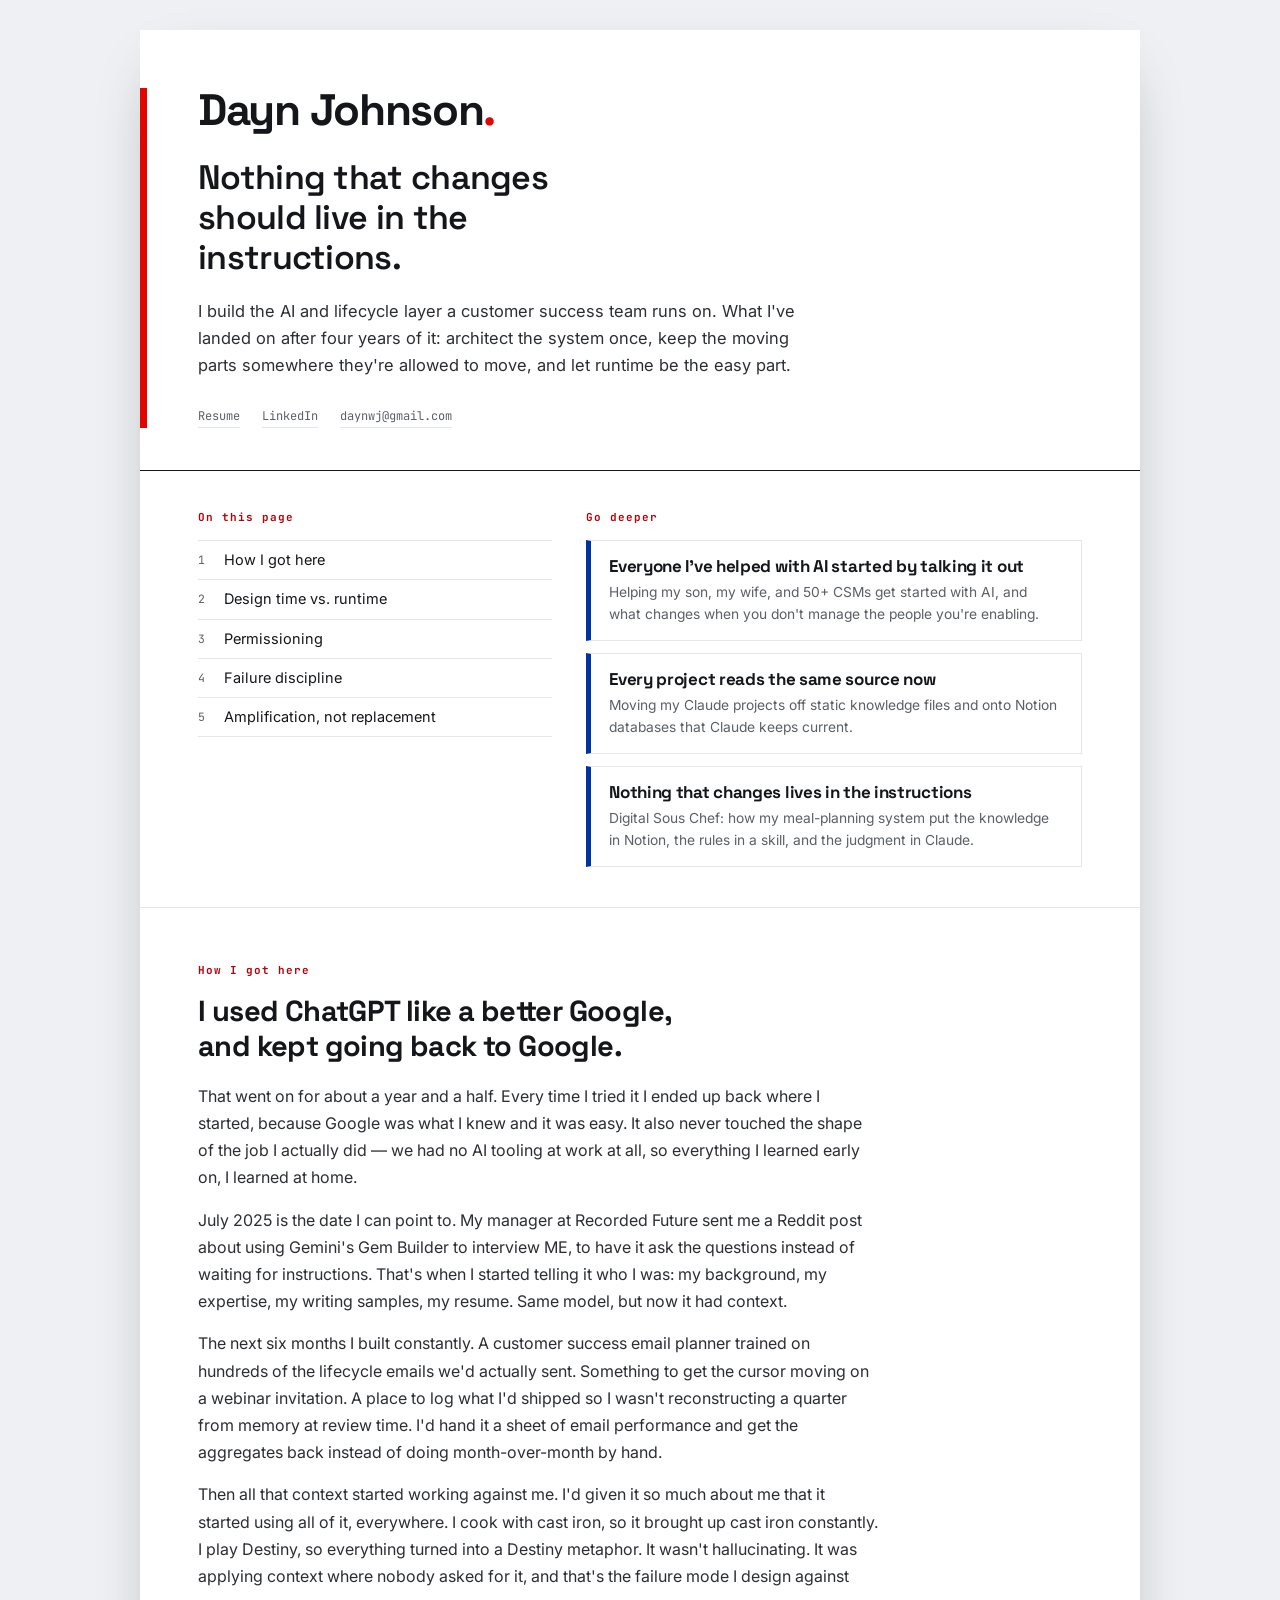
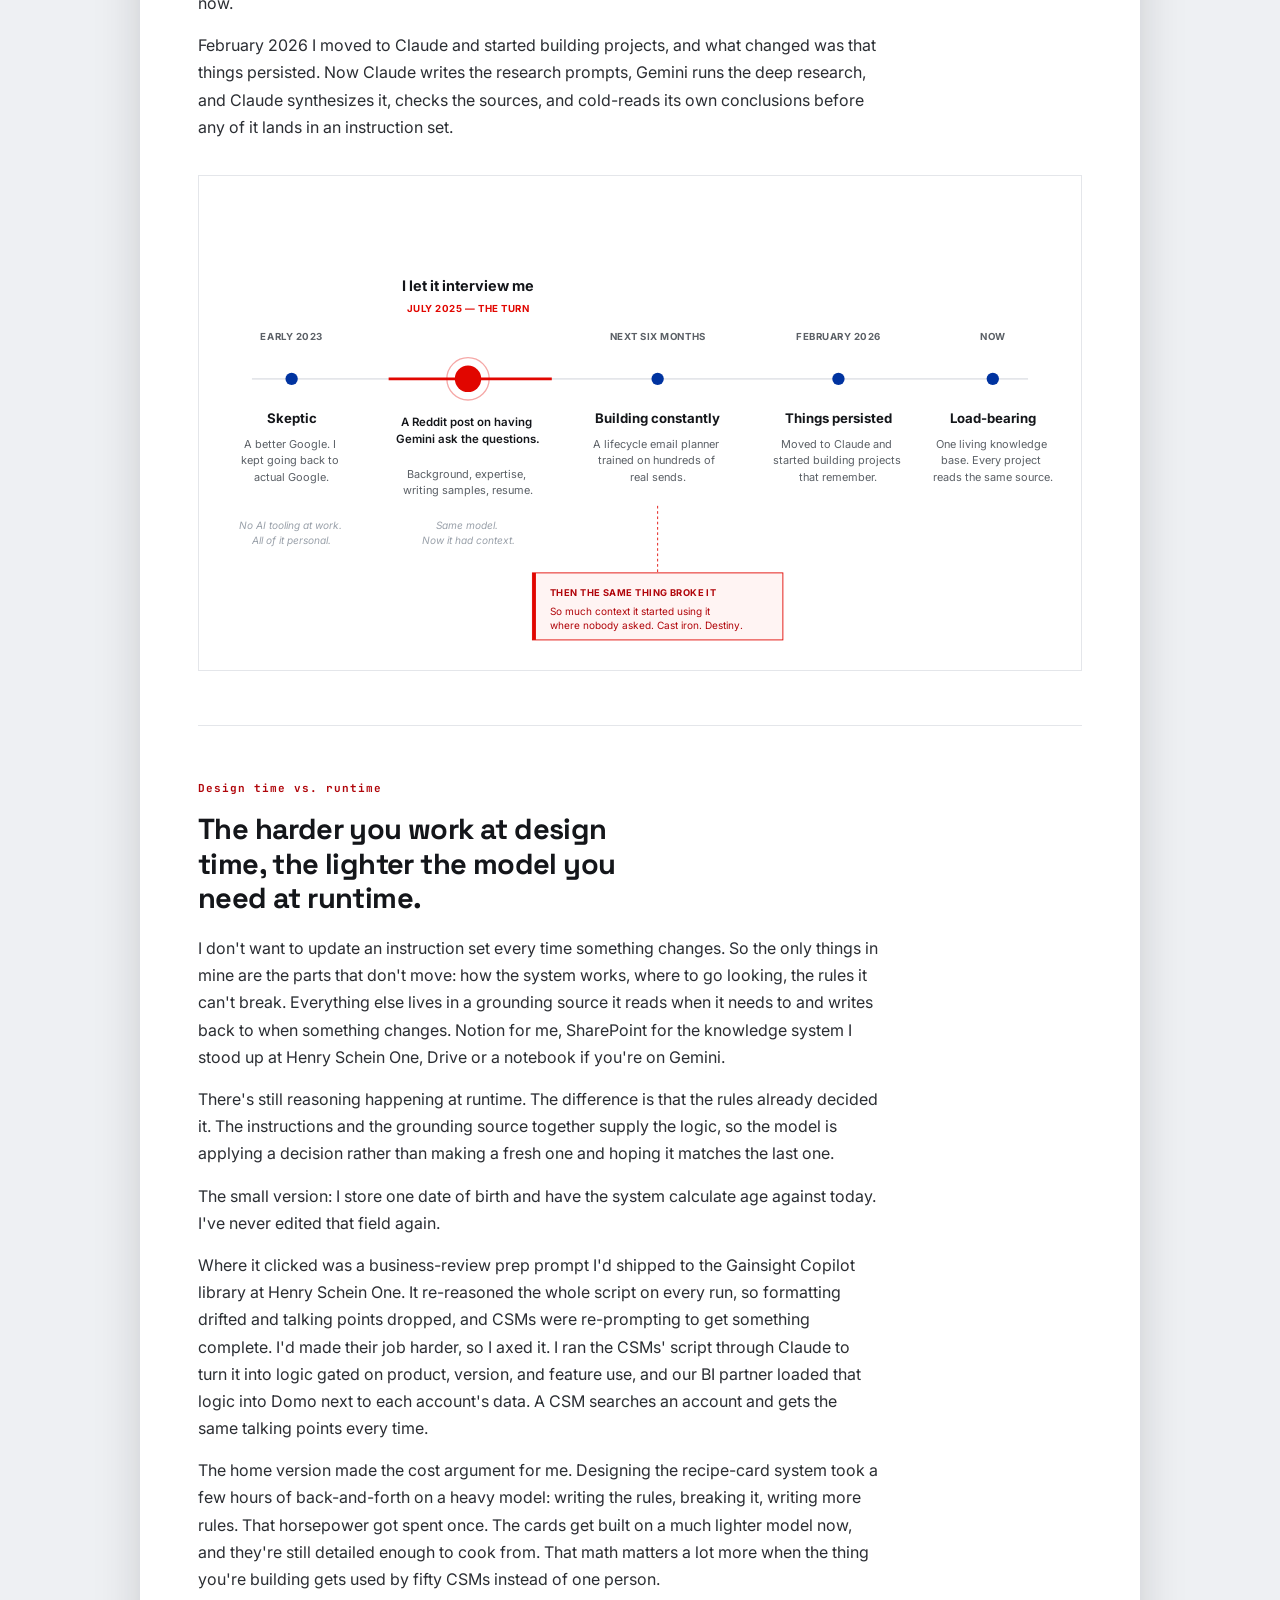
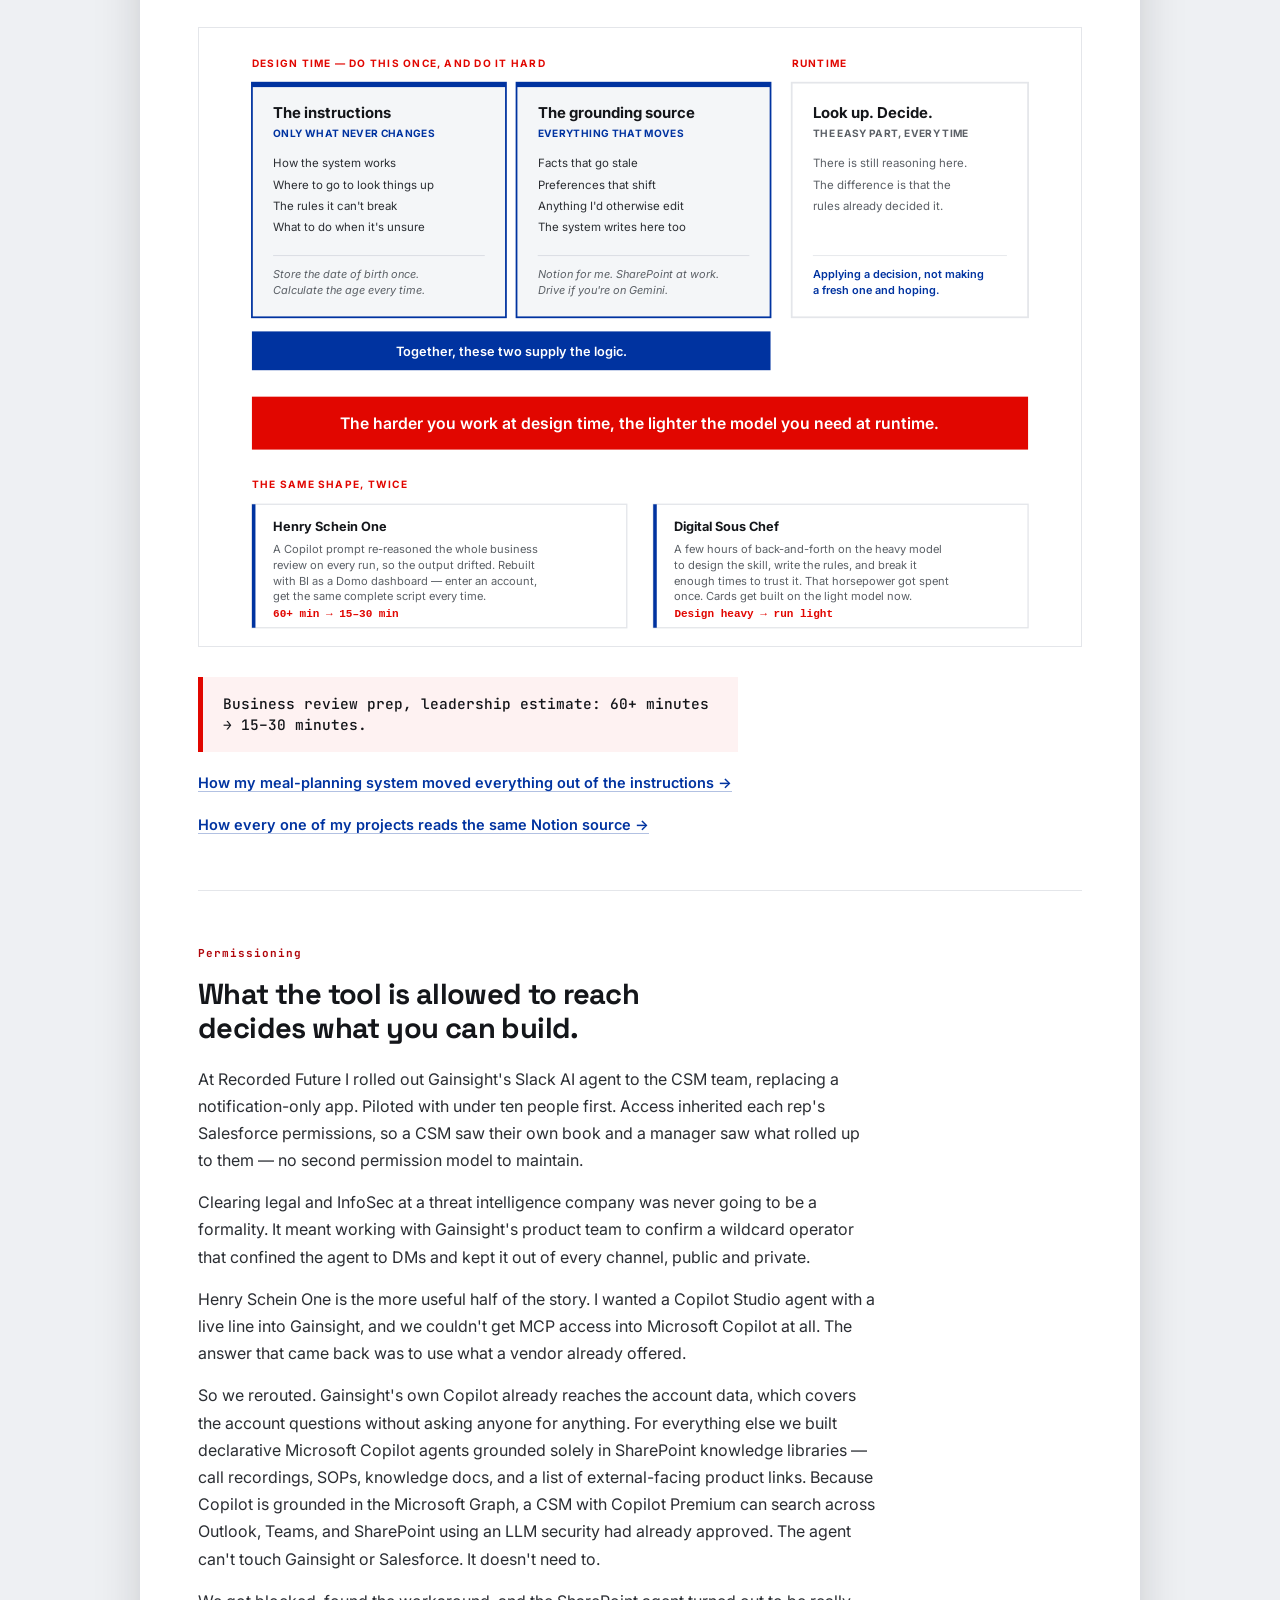
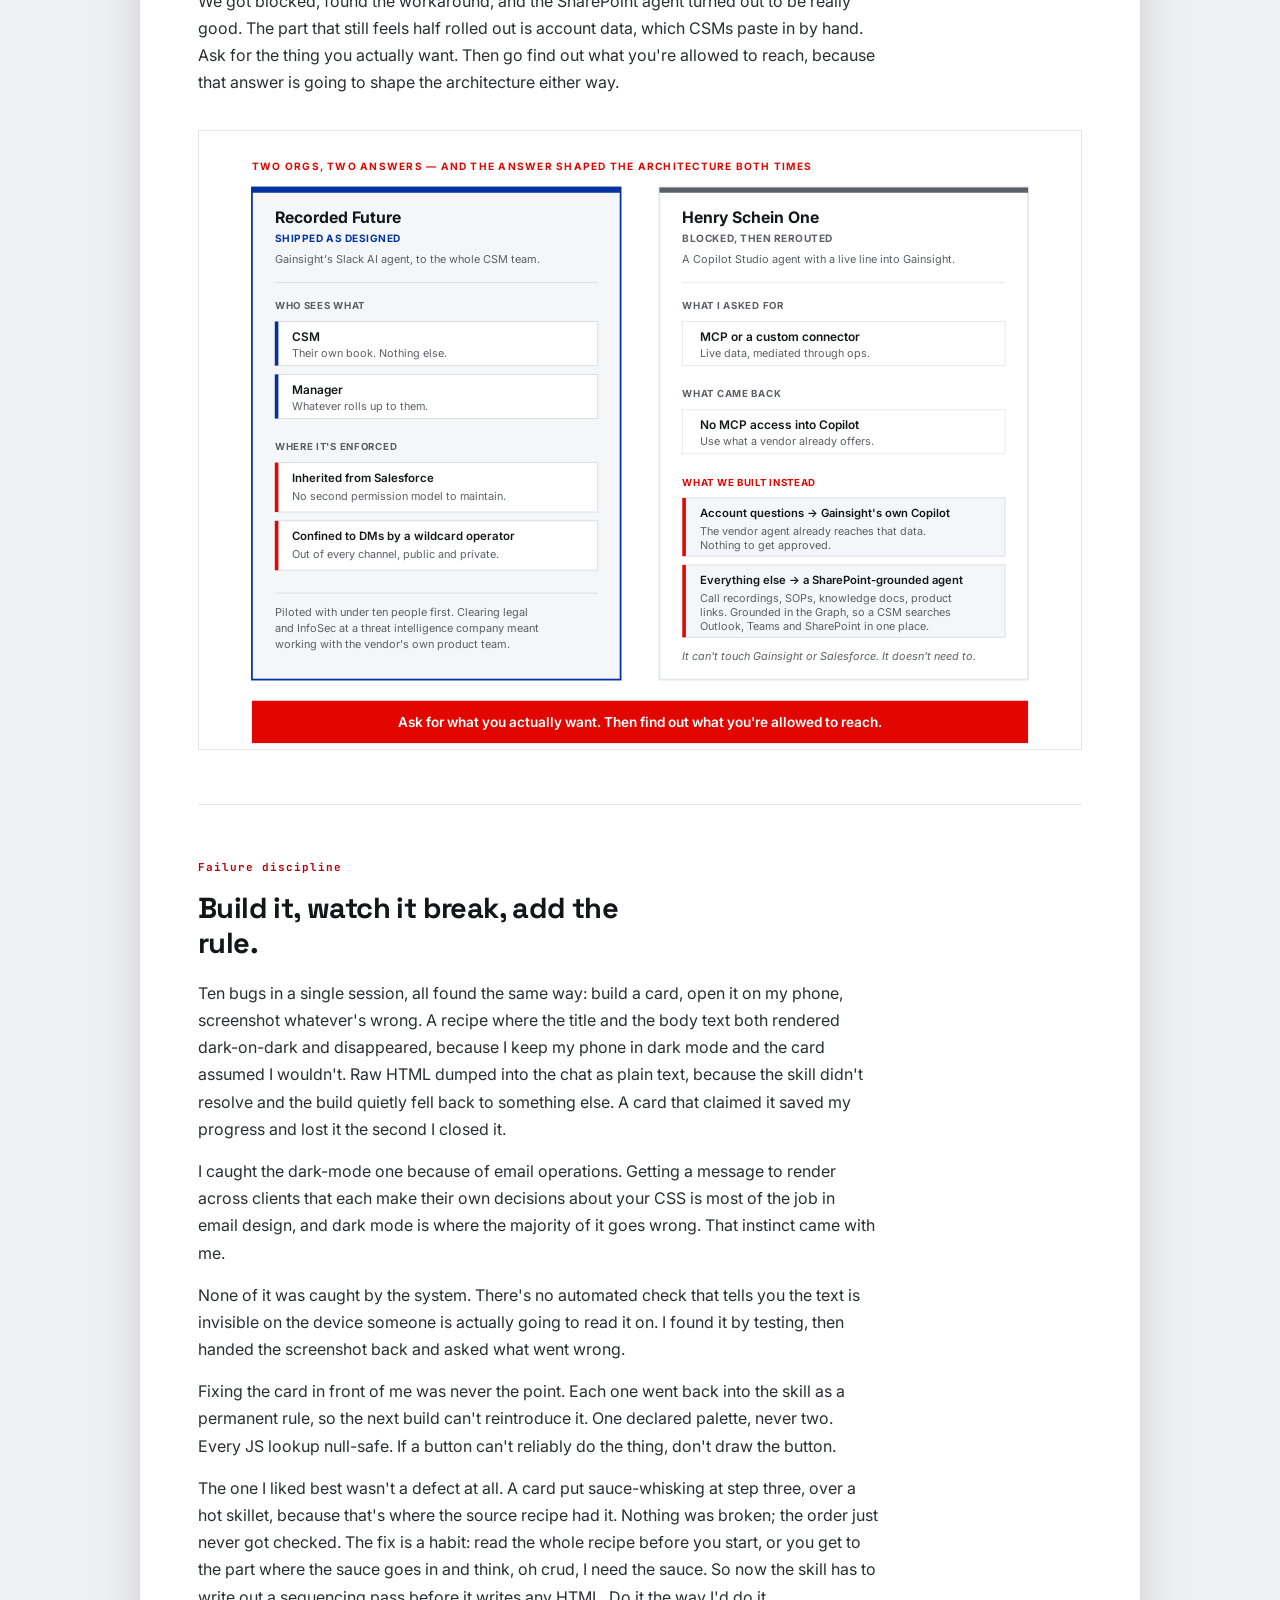
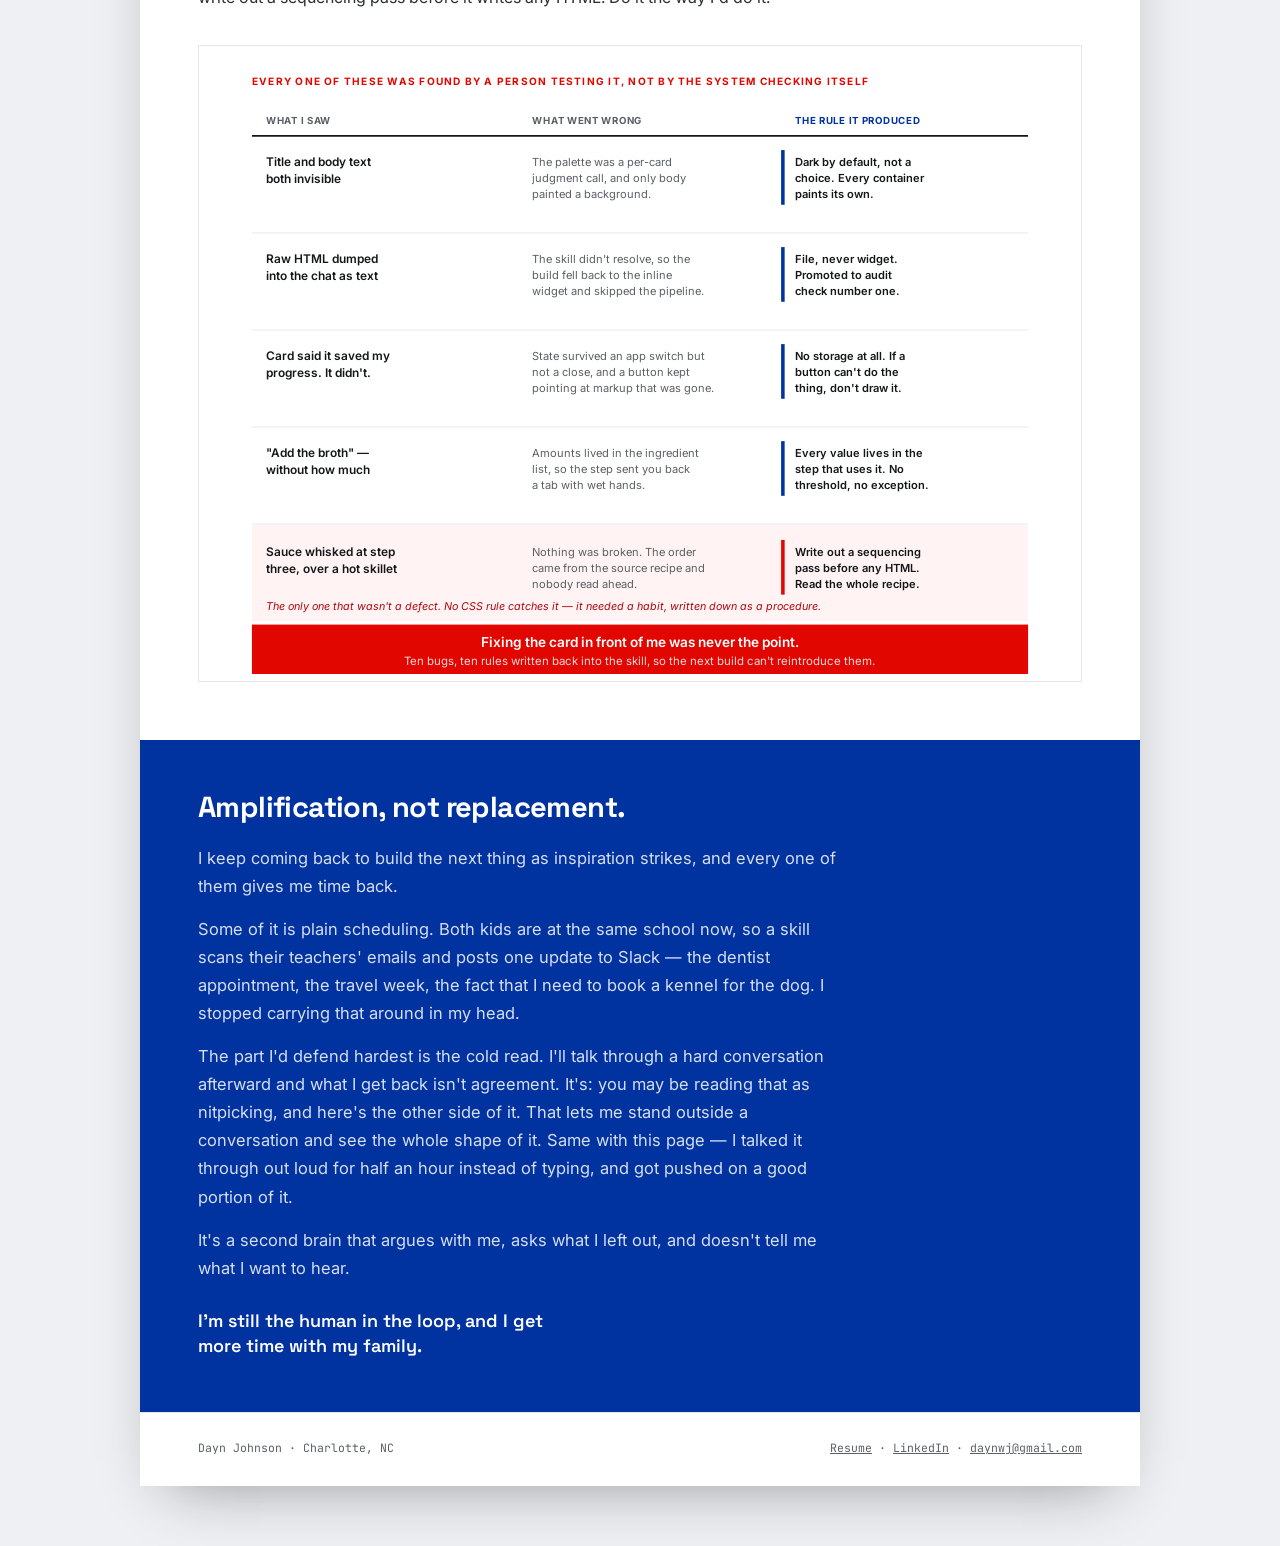
==== commit e60ed5ab: "Adding new page link" ====
--- a/index.html
+++ b/index.html
@@ -110,6 +110,22 @@
   .deeper .t{font-family:'Space Grotesk',sans-serif;font-weight:700;font-size:17px;line-height:1.25;letter-spacing:-.3px;}
   .deeper .d{font-size:13.8px;line-height:1.55;color:var(--mute);margin-top:5px;}
 
+  .totop{
+    position:fixed;right:22px;bottom:22px;z-index:20;
+    display:flex;align-items:center;gap:7px;
+    background:var(--blue);color:#fff;text-decoration:none;
+    font-family:'Space Grotesk',sans-serif;font-weight:600;font-size:13.5px;
+    padding:11px 15px;box-shadow:0 10px 24px -12px rgba(20,22,26,.6);
+    opacity:0;visibility:hidden;transform:translateY(8px);
+    transition:opacity .2s,transform .2s,visibility .2s,background .15s;
+  }
+  .totop .arr{color:var(--rosso);font-size:15px;line-height:1;transition:color .15s;}
+  .totop.show{opacity:1;visibility:visible;transform:none;}
+  .totop:hover{background:var(--rosso);}
+  .totop:hover .arr{color:#fff;}
+  @media(prefers-reduced-motion:reduce){html{scroll-behavior:auto;}.totop{transition:none;}}
+  @media print{.totop{display:none;}}
+
   .close{background:var(--blue);color:#fff;padding:50px 58px 54px;}
   .close h2{color:#fff;max-width:26ch;}
   .close p{font-size:16.5px;line-height:1.7;color:rgba(255,255,255,.84);max-width:64ch;}
@@ -127,6 +143,7 @@
   .foot a{color:var(--mute);}
 
   @media(max-width:680px){
+    .totop{right:14px;bottom:14px;padding:10px 13px;}
     .onpage{grid-template-columns:1fr;gap:28px;padding:30px 22px 32px;}
     body{padding:14px 10px 40px;}
     .header{padding:34px 22px 28px;}
@@ -143,7 +160,7 @@
 <body>
 <div class="page">
 
-  <header class="header">
+  <header class="header" id="top">
     <div class="name">Dayn Johnson<span class="dot">.</span></div>
     <h1 class="thesis">Nothing that changes should live in the instructions.</h1>
     <p class="standfirst">I build the AI and lifecycle layer a customer success team runs on. What I've landed on after four years of it: architect the system once, keep the moving parts somewhere they're allowed to move, and let runtime be the easy part.</p>
@@ -168,6 +185,10 @@
     <div>
       <h3>Go deeper</h3>
       <div class="deeper">
+        <a href="https://daynwj.github.io/unpack-ai">
+          <div class="t">Everyone I've helped with AI started by talking it out</div>
+          <div class="d">Helping my son, my wife, and 50+ CSMs get started with AI, and what changes when you don't manage the people you're enabling.</div>
+        </a>
         <a href="https://daynwj.github.io/living-knowledge">
           <div class="t">Every project reads the same source now</div>
           <div class="d">Moving my Claude projects off static knowledge files and onto Notion databases that Claude keeps current.</div>
@@ -606,5 +627,17 @@
   </div>
 
 </div>
+
+<a class="totop" href="#top" aria-label="Back to top"><span class="arr" aria-hidden="true">↑</span>Back to top</a>
+<script>
+(function(){
+  var btn=document.querySelector('.totop'),nav=document.querySelector('.onpage');
+  if(!btn||!nav||!('IntersectionObserver' in window)){if(btn)btn.classList.add('show');return;}
+  new IntersectionObserver(function(e){
+    var r=e[0].boundingClientRect;
+    btn.classList.toggle('show',!e[0].isIntersecting&&r.bottom<0);
+  }).observe(nav);
+})();
+</script>
 </body>
 </html>
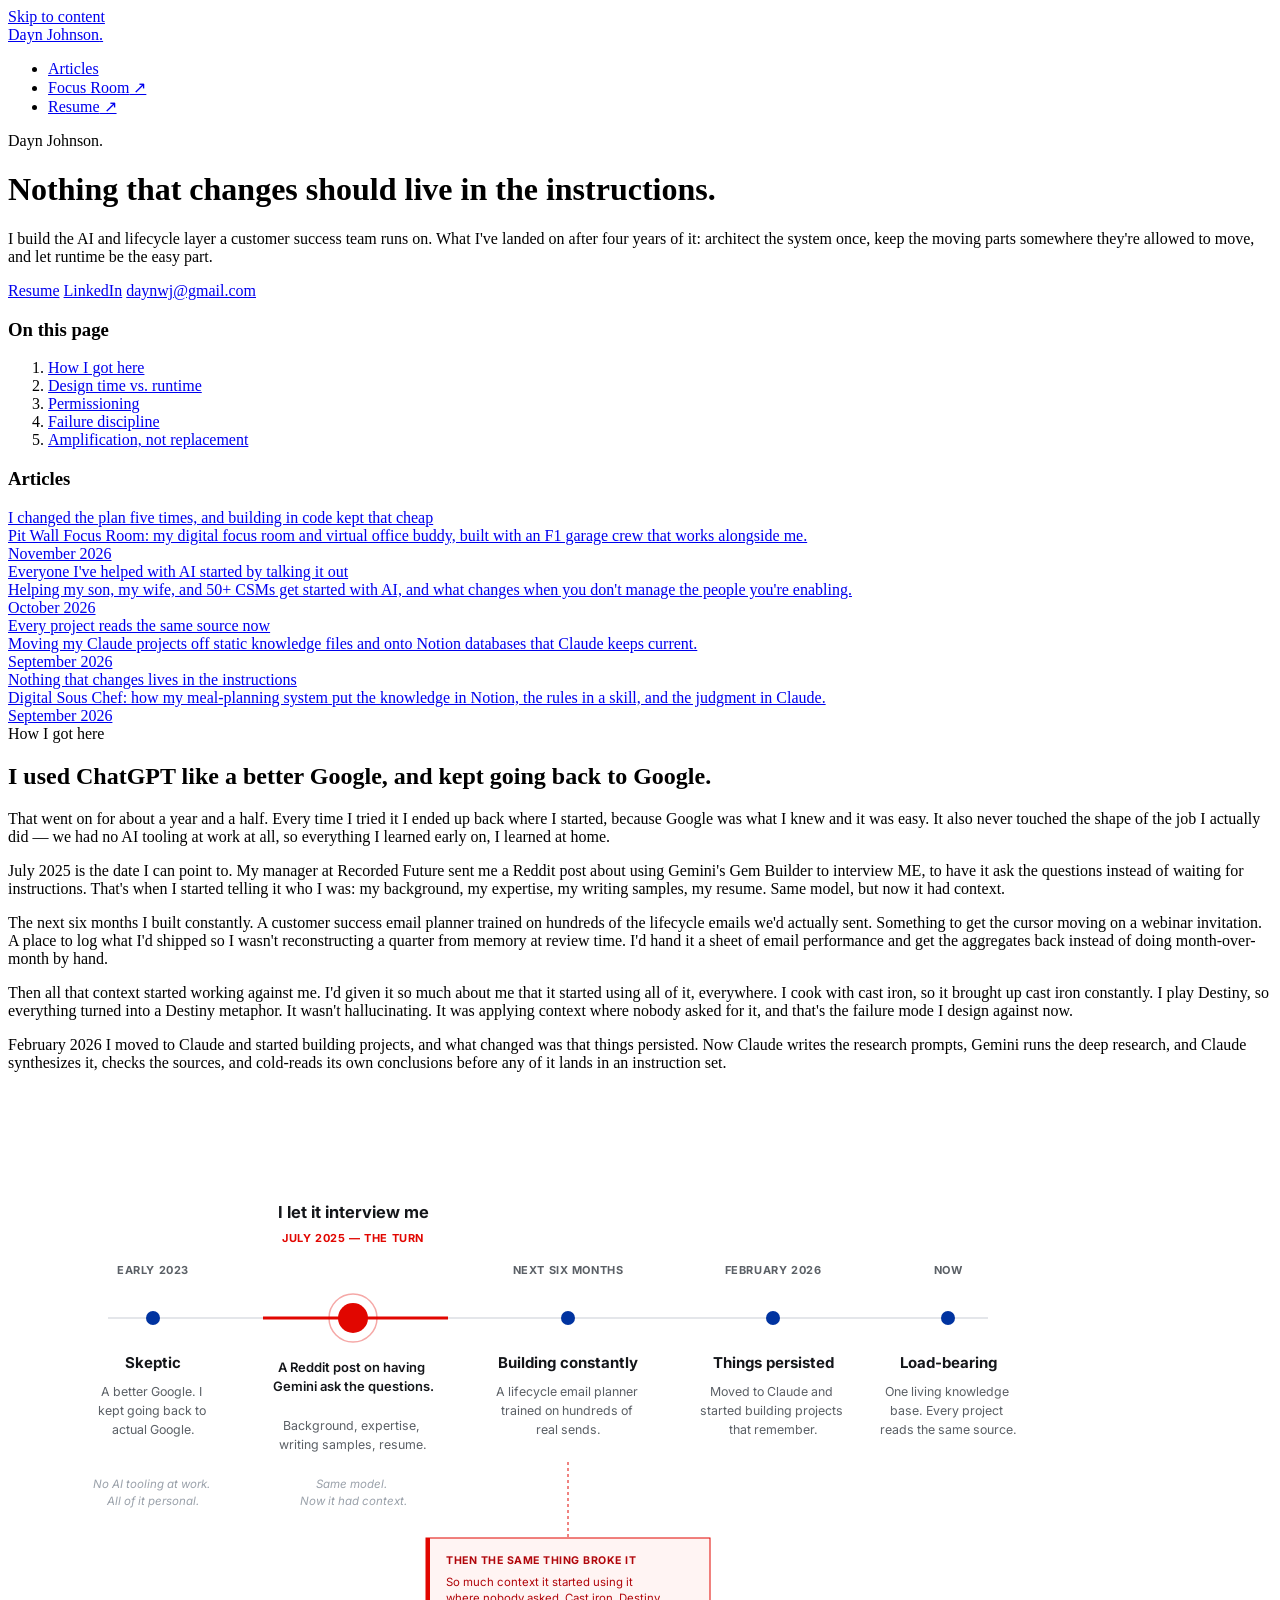
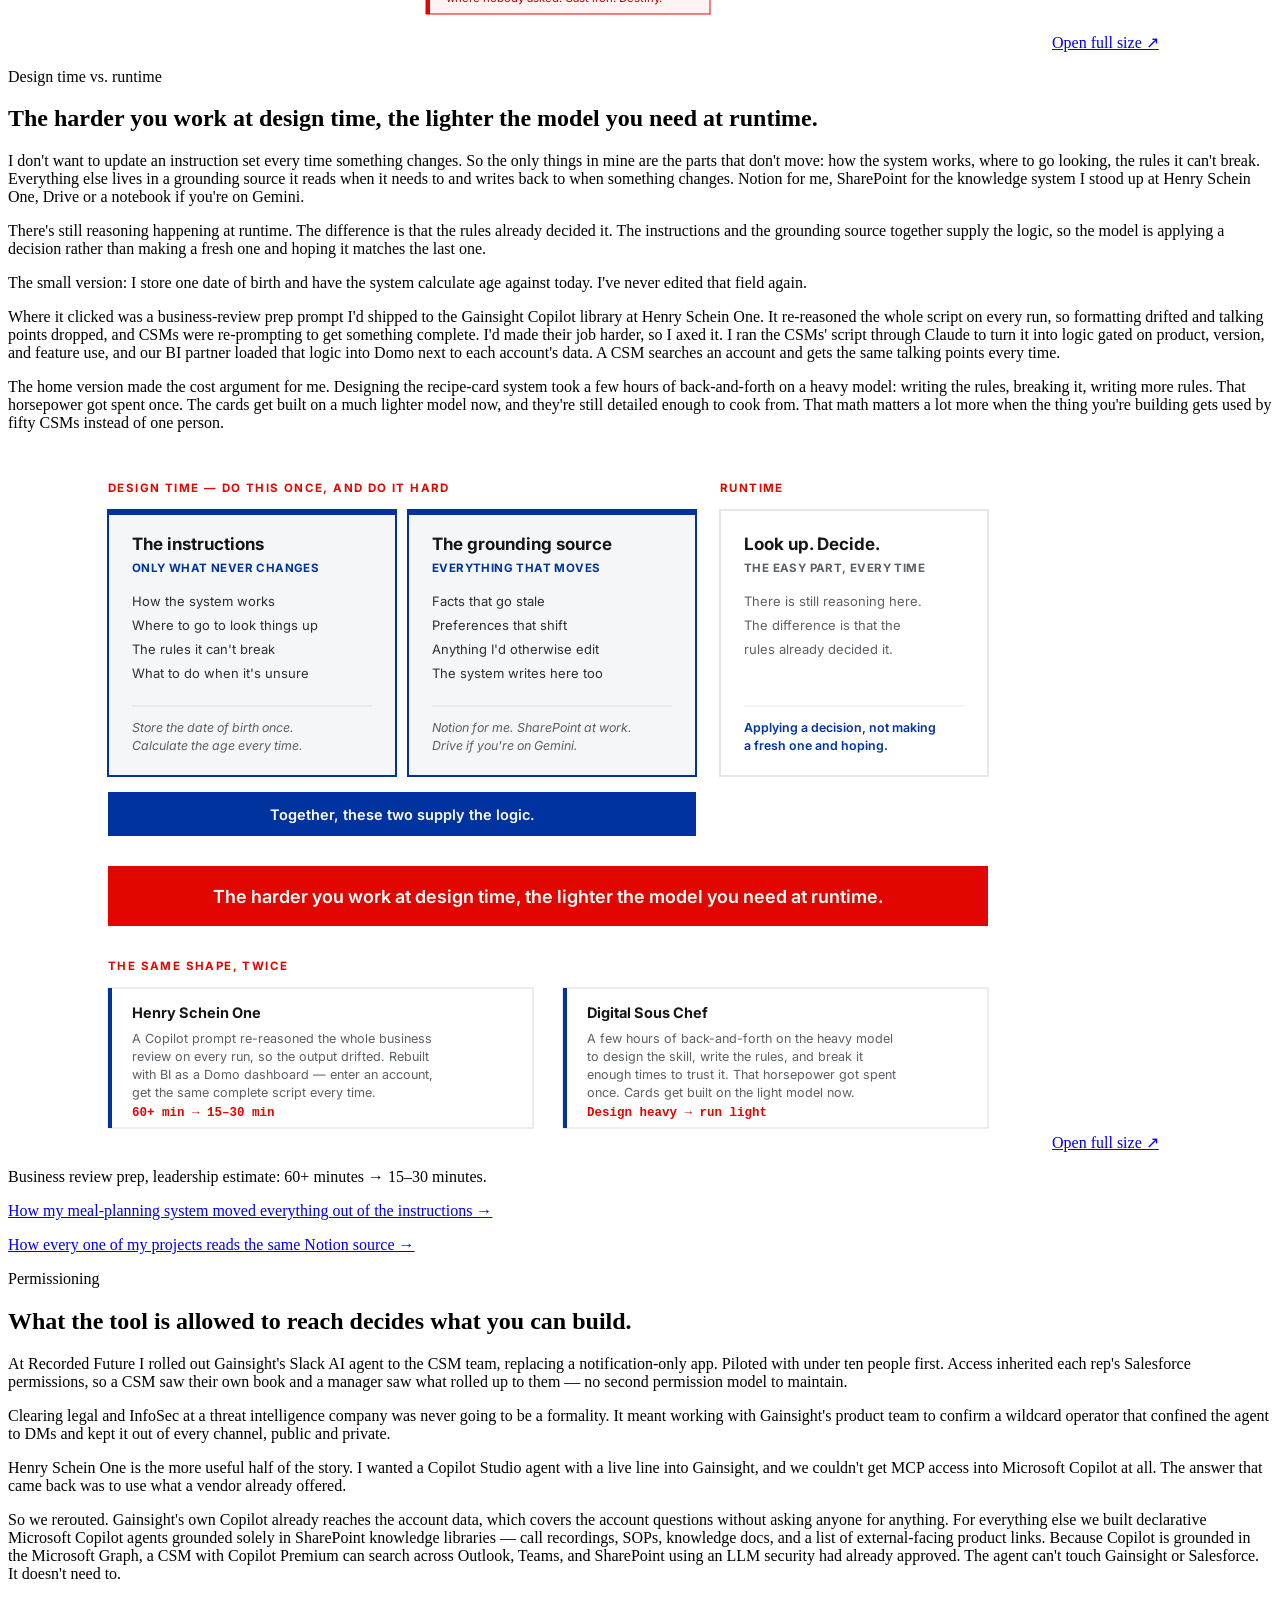
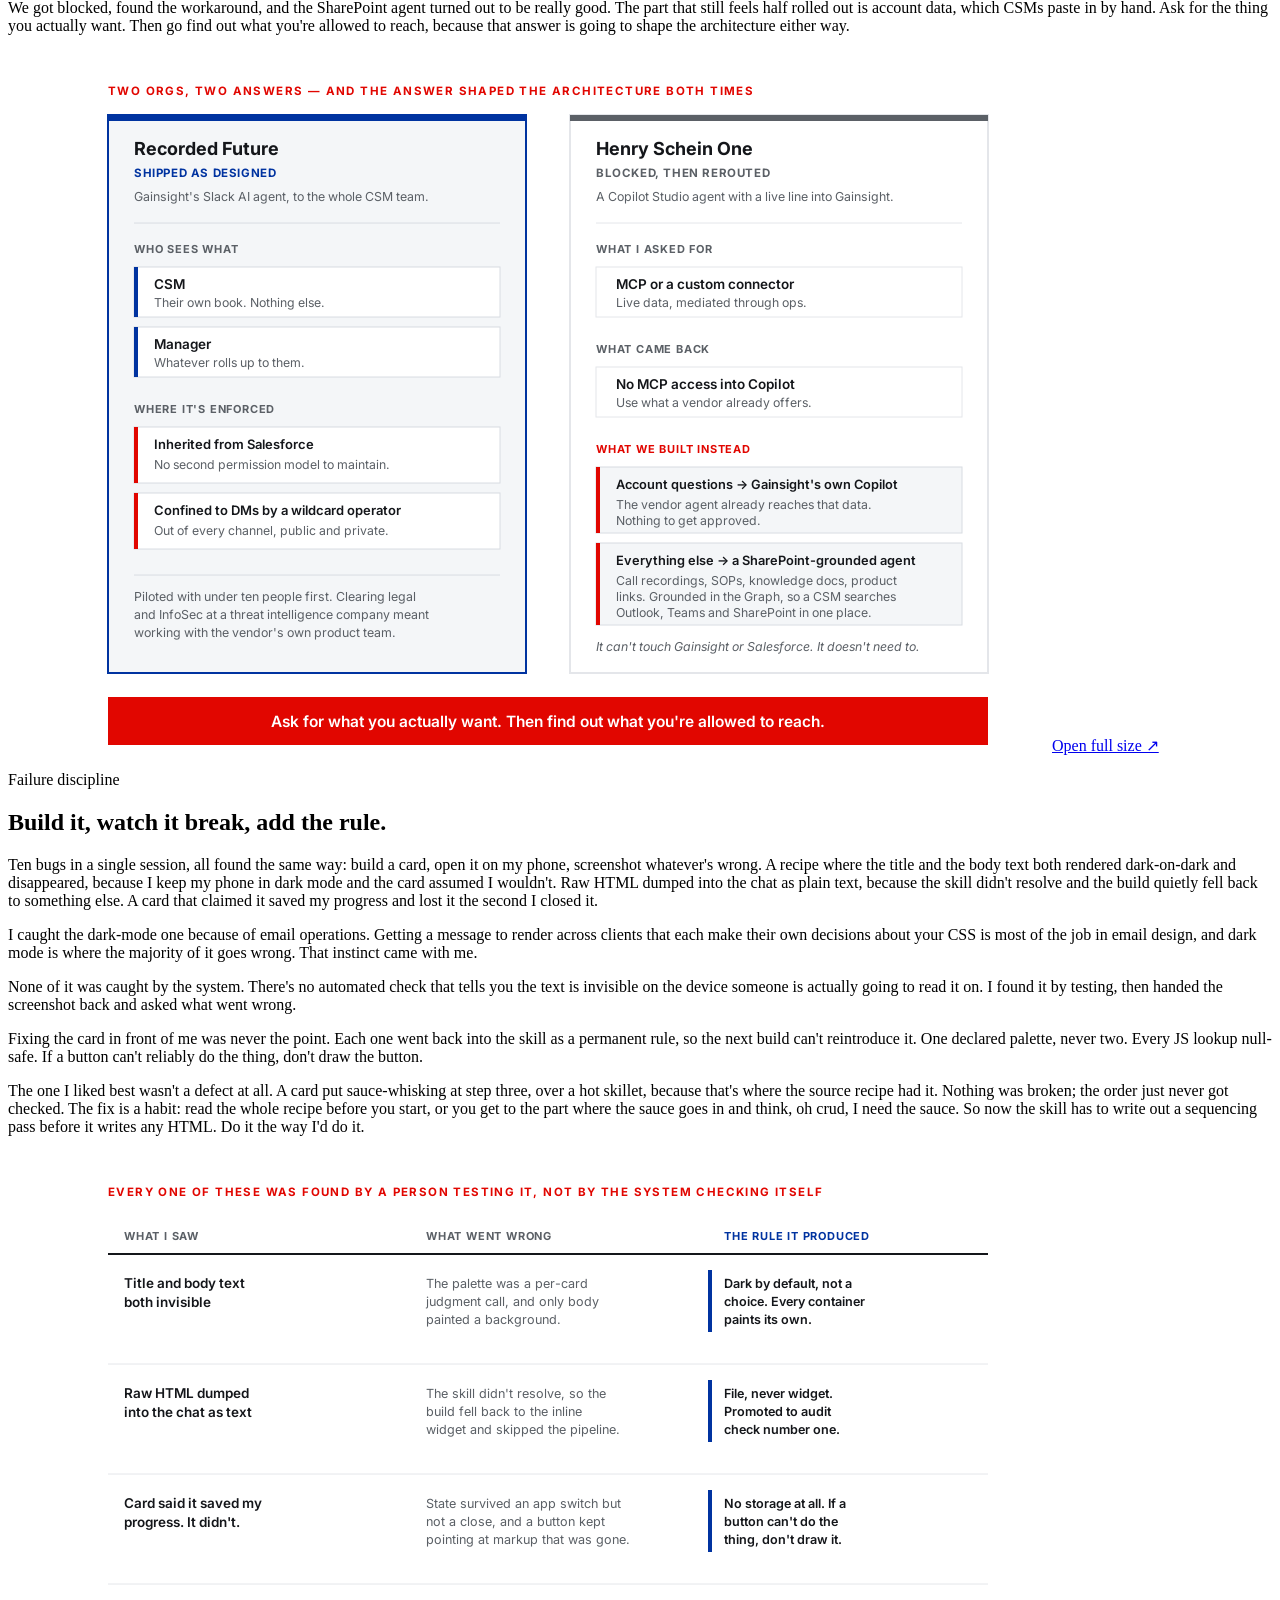
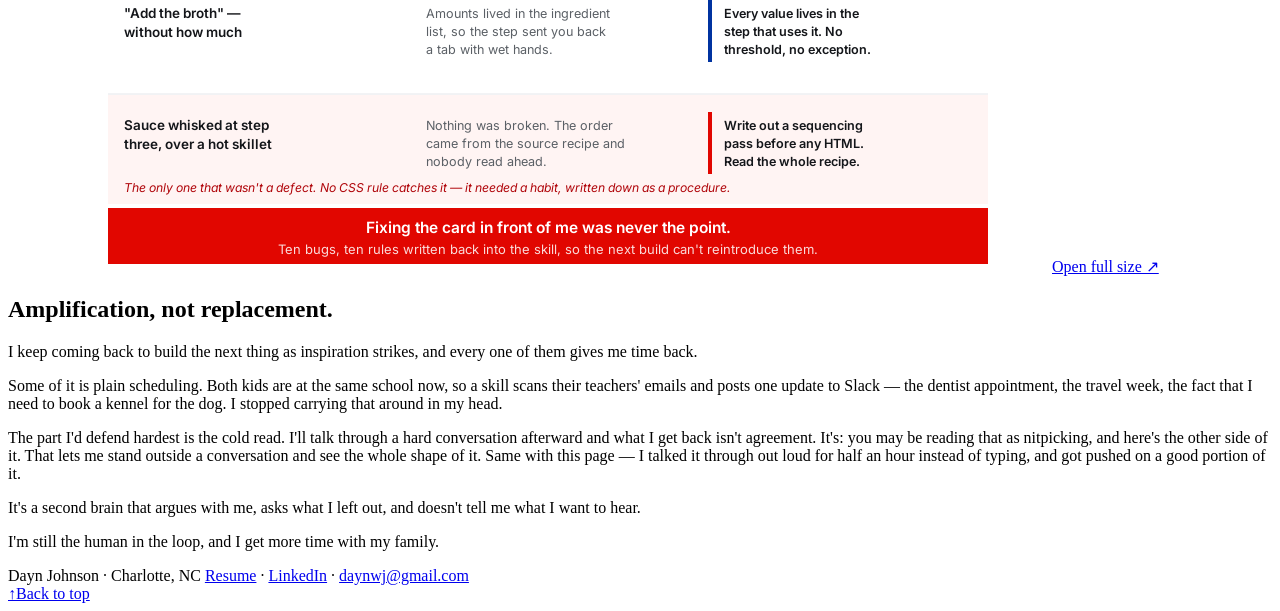
==== commit b7e9c7e0: "Rebuild /ai/ as the portfolio site Hub plus four articles under one shared stylesheet: unpack-ai, li" ====
--- a/index.html
+++ b/index.html
@@ -1,177 +1,47 @@
 <!DOCTYPE html>
 <html lang="en">
 <head>
+<!-- Created: 2026-11-18 · Written for: Opus 5.5 · Replaces: 2026-10-16 single-page hub -->
 <meta charset="UTF-8">
 <meta name="viewport" content="width=device-width, initial-scale=1.0">
 <title>Dayn Johnson — AI Practice</title>
 <meta name="description" content="How Dayn Johnson builds AI systems: architecture at design time, a living grounding source instead of a growing instruction set, and rules written out of real failures.">
+<link rel="canonical" href="https://daynwj.github.io/ai/">
 <meta property="og:title" content="Dayn Johnson — AI Practice">
 <meta property="og:description" content="Nothing that changes should live in the instructions.">
 <meta property="og:type" content="website">
+<meta property="og:url" content="https://daynwj.github.io/ai/">
+<link rel="icon" href="/ai/assets/favicon.svg" type="image/svg+xml">
 <link rel="preconnect" href="https://fonts.googleapis.com">
 <link rel="preconnect" href="https://fonts.gstatic.com" crossorigin>
 <link href="https://fonts.googleapis.com/css2?family=Space+Grotesk:wght@400;500;600;700&family=Inter:wght@400;500;600;700&family=JetBrains+Mono:wght@400;500;700&display=swap" rel="stylesheet">
-<style>
-  :root{
-    --rosso:#E10600;
-    --rosso-deep:#B0050A;
-    --blue:#0033A0;
-    --ink:#14161A;
-    --mute:#5B6066;
-    --line:#E4E6EA;
-    --paper:#FFFFFF;
-    --backdrop:#EEF0F3;
-    color-scheme:light;
-  }
-  *{box-sizing:border-box;margin:0;padding:0;}
-  html{-webkit-text-size-adjust:100%;scroll-behavior:smooth;}
-  body{
-    font-family:'Inter',system-ui,-apple-system,sans-serif;
-    color:var(--ink);
-    background:var(--backdrop);
-    line-height:1.5;
-    padding:30px 16px 60px;
-    -webkit-font-smoothing:antialiased;
-  }
-  .page{
-    width:100%;max-width:1000px;margin:0 auto;
-    background:var(--paper);
-    box-shadow:0 24px 60px -28px rgba(20,22,26,.45);
-  }
-  a:focus-visible,button:focus-visible{outline:3px solid var(--rosso);outline-offset:2px;}
-
-  .header{position:relative;padding:58px 58px 42px;border-bottom:1px solid var(--ink);}
-  .header::before{content:"";position:absolute;left:0;top:58px;bottom:42px;width:7px;background:var(--rosso);}
-  .name{
-    font-family:'Space Grotesk',sans-serif;font-weight:700;
-    font-size:44px;letter-spacing:-1.3px;line-height:1;
-  }
-  .name .dot{color:var(--rosso);}
-  .thesis{
-    font-family:'Space Grotesk',sans-serif;font-weight:600;
-    font-size:34px;line-height:1.18;letter-spacing:-.7px;
-    margin-top:26px;max-width:17ch;
-  }
-  .standfirst{
-    font-size:16.5px;line-height:1.64;color:#2b2e33;
-    margin-top:20px;max-width:62ch;
-  }
-  .links{
-    display:flex;flex-wrap:wrap;gap:8px 22px;margin-top:28px;
-    font-family:'JetBrains Mono',monospace;font-size:12px;
-  }
-  .links a{color:var(--mute);text-decoration:none;border-bottom:1px solid var(--line);padding-bottom:2px;}
-  .links a:hover{color:var(--rosso-deep);border-bottom-color:var(--rosso-deep);}
-
-  main{padding:0 58px 58px;}
-  section{padding-top:54px;}
-  section + section{border-top:1px solid var(--line);margin-top:54px;padding-top:54px;}
-
-  .sectlabel{
-    font-family:'JetBrains Mono',monospace;font-size:11px;
-    letter-spacing:.09em;color:var(--rosso-deep);font-weight:700;
-    margin-bottom:16px;
-  }
-  h2{
-    font-family:'Space Grotesk',sans-serif;font-weight:700;
-    font-size:29px;line-height:1.18;letter-spacing:-.6px;
-    max-width:25ch;margin-bottom:20px;
-  }
-  .prose p{font-size:16px;line-height:1.7;color:#2b2e33;max-width:68ch;}
-  .prose p + p{margin-top:15px;}
-  .prose em{font-style:italic;}
-
-  figure{margin:34px 0 0;}
-  figure svg{width:100%;height:auto;display:block;border:1px solid var(--line);}
-
-
-  .deep{margin-top:20px;font-size:14.5px;}
-  .deep a{color:var(--blue);font-weight:600;text-decoration:none;border-bottom:1.5px solid rgba(0,51,160,.3);}
-  .deep a:hover{border-bottom-color:var(--blue);}
-  .receipt{
-    margin-top:30px;border-left:5px solid var(--rosso);
-    background:rgba(225,6,0,.05);padding:16px 20px;
-    font-family:'JetBrains Mono',monospace;
-    font-size:14.5px;font-weight:500;color:var(--ink);
-    max-width:60ch;
-  }
-
-  .onpage{display:grid;grid-template-columns:1fr 1.4fr;gap:34px;padding:38px 58px 40px;border-bottom:1px solid var(--line);}
-  .onpage h3{font-family:'JetBrains Mono',monospace;font-size:11px;letter-spacing:.09em;color:var(--rosso-deep);font-weight:700;margin-bottom:14px;}
-  .toc{list-style:none;counter-reset:toc;}
-  .toc li{counter-increment:toc;border-top:1px solid var(--line);}
-  .toc li:last-child{border-bottom:1px solid var(--line);}
-  .toc a{display:flex;gap:12px;padding:9px 0;color:var(--ink);text-decoration:none;font-size:14.5px;line-height:1.4;}
-  .toc a::before{content:counter(toc);font-family:'JetBrains Mono',monospace;font-size:11.5px;color:var(--mute);min-width:14px;padding-top:2px;}
-  .toc a:hover{color:var(--rosso-deep);}
-  .deeper{display:grid;gap:12px;}
-  .deeper a{display:block;border:1px solid var(--line);border-left:5px solid var(--blue);padding:15px 18px;text-decoration:none;color:var(--ink);}
-  .deeper a:hover{border-color:var(--blue);background:rgba(0,51,160,.04);}
-  .deeper .t{font-family:'Space Grotesk',sans-serif;font-weight:700;font-size:17px;line-height:1.25;letter-spacing:-.3px;}
-  .deeper .d{font-size:13.8px;line-height:1.55;color:var(--mute);margin-top:5px;}
-
-  .totop{
-    position:fixed;right:22px;bottom:22px;z-index:20;
-    display:flex;align-items:center;gap:7px;
-    background:var(--blue);color:#fff;text-decoration:none;
-    font-family:'Space Grotesk',sans-serif;font-weight:600;font-size:13.5px;
-    padding:11px 15px;box-shadow:0 10px 24px -12px rgba(20,22,26,.6);
-    opacity:0;visibility:hidden;transform:translateY(8px);
-    transition:opacity .2s,transform .2s,visibility .2s,background .15s;
-  }
-  .totop .arr{color:var(--rosso);font-size:15px;line-height:1;transition:color .15s;}
-  .totop.show{opacity:1;visibility:visible;transform:none;}
-  .totop:hover{background:var(--rosso);}
-  .totop:hover .arr{color:#fff;}
-  @media(prefers-reduced-motion:reduce){html{scroll-behavior:auto;}.totop{transition:none;}}
-  @media print{.totop{display:none;}}
-
-  .close{background:var(--blue);color:#fff;padding:50px 58px 54px;}
-  .close h2{color:#fff;max-width:26ch;}
-  .close p{font-size:16.5px;line-height:1.7;color:rgba(255,255,255,.84);max-width:64ch;}
-  .close p + p{margin-top:15px;}
-  .close .last{
-    color:#fff;font-weight:600;font-size:18px;margin-top:26px;
-    font-family:'Space Grotesk',sans-serif;line-height:1.4;max-width:30ch;
-  }
-
-  .foot{
-    padding:26px 58px 30px;border-top:1px solid var(--line);
-    font-family:'JetBrains Mono',monospace;font-size:11.5px;color:var(--mute);
-    display:flex;justify-content:space-between;gap:16px;flex-wrap:wrap;
-  }
-  .foot a{color:var(--mute);}
-
-  @media(max-width:680px){
-    .totop{right:14px;bottom:14px;padding:10px 13px;}
-    .onpage{grid-template-columns:1fr;gap:28px;padding:30px 22px 32px;}
-    body{padding:14px 10px 40px;}
-    .header{padding:34px 22px 28px;}
-    .header::before{top:34px;bottom:28px;width:6px;}
-    .name{font-size:33px;}
-    .thesis{font-size:25px;max-width:none;}
-    main{padding:0 22px 40px;}
-    h2{font-size:23px;}
-    .close{padding:34px 22px 38px;}
-    .foot{padding:22px;}
-  }
-</style>
+<link rel="stylesheet" href="/ai/assets/site.css">
 </head>
 <body>
-<div class="page">
-
-  <header class="header" id="top">
+<div class="page" id="content">
+
+  <a class="skip" href="#content">Skip to content</a>
+  <nav class="sitenav" aria-label="Site">
+    <a class="brand" href="/ai/">Dayn Johnson<span class="dot">.</span></a>
+    <ul>
+      <li><a href="/ai/#articles">Articles</a></li>
+      <li><a href="https://daynwj.github.io/pit-wall-focus-room/">Focus Room<span class="out" aria-hidden="true"> ↗</span></a></li>
+      <li><a href="https://daynwj.github.io/resume/">Resume<span class="out" aria-hidden="true"> ↗</span></a></li>
+    </ul>
+  </nav>
+
+  <header class="header">
     <div class="name">Dayn Johnson<span class="dot">.</span></div>
     <h1 class="thesis">Nothing that changes should live in the instructions.</h1>
     <p class="standfirst">I build the AI and lifecycle layer a customer success team runs on. What I've landed on after four years of it: architect the system once, keep the moving parts somewhere they're allowed to move, and let runtime be the easy part.</p>
     <div class="links">
-      <a href="https://daynwj.github.io/resume">Resume</a>
+      <a href="https://daynwj.github.io/resume/">Resume</a>
       <a href="https://linkedin.com/in/daynjohnson">LinkedIn</a>
       <a href="mailto:daynwj@gmail.com">daynwj@gmail.com</a>
     </div>
   </header>
 
-  <nav class="onpage" aria-label="On this page">
+  <nav class="onpage" aria-label="On this page" id="articles">
     <div>
       <h3>On this page</h3>
       <ol class="toc">
@@ -183,19 +53,27 @@
       </ol>
     </div>
     <div>
-      <h3>Go deeper</h3>
+      <h3>Articles</h3>
       <div class="deeper">
-        <a href="https://daynwj.github.io/unpack-ai">
+        <a href="/ai/focus-room/" class="new">
+          <div class="t">I changed the plan five times, and building in code kept that cheap</div>
+          <div class="d">Pit Wall Focus Room: my digital focus room and virtual office buddy, built with an F1 garage crew that works alongside me.</div>
+          <div class="when"><time datetime="2026-11">November 2026</time></div>
+        </a>
+        <a href="/ai/unpack-ai/">
           <div class="t">Everyone I've helped with AI started by talking it out</div>
           <div class="d">Helping my son, my wife, and 50+ CSMs get started with AI, and what changes when you don't manage the people you're enabling.</div>
+          <div class="when"><time datetime="2026-10">October 2026</time></div>
         </a>
-        <a href="https://daynwj.github.io/living-knowledge">
+        <a href="/ai/living-knowledge/">
           <div class="t">Every project reads the same source now</div>
           <div class="d">Moving my Claude projects off static knowledge files and onto Notion databases that Claude keeps current.</div>
+          <div class="when"><time datetime="2026-09">September 2026</time></div>
         </a>
-        <a href="https://daynwj.github.io/design-time-logic">
+        <a href="/ai/design-time-logic/">
           <div class="t">Nothing that changes lives in the instructions</div>
           <div class="d">Digital Sous Chef: how my meal-planning system put the knowledge in Notion, the rules in a skill, and the judgment in Claude.</div>
+          <div class="when"><time datetime="2026-09">September 2026</time></div>
         </a>
       </div>
     </div>
@@ -288,7 +166,8 @@
     <tspan x="900" dy="19">base. Every project</tspan>
     <tspan x="900" dy="19">reads the same source.</tspan>
   </text>
-</svg></figure>
+</svg>
+<a class="fullsize" href="/ai/assets/img/visual-01-the-arc.svg">Open full size ↗</a></figure>
     </section>
 
     <section id="design-time">
@@ -388,10 +267,11 @@
     <tspan x="539" dy="18">once. Cards get built on the light model now.</tspan>
   </text>
   <text x="539" y="668" font-size="12.5" font-weight="700" fill="#E10600" font-family="ui-monospace, SFMono-Regular, Menlo, monospace">Design heavy  →  run light</text>
-</svg></figure>
-      <div class="receipt">Business review prep, leadership estimate: 60+ minutes → 15–30 minutes.</div>
-      <p class="deep"><a href="https://daynwj.github.io/design-time-logic">How my meal-planning system moved everything out of the instructions →</a></p>
-      <p class="deep"><a href="https://daynwj.github.io/living-knowledge">How every one of my projects reads the same Notion source →</a></p>
+</svg>
+<a class="fullsize" href="/ai/assets/img/visual-02-design-time-runtime.svg">Open full size ↗</a></figure>
+      <div class="receipt mono">Business review prep, leadership estimate: 60+ minutes → 15–30 minutes.</div>
+      <p class="deep"><a href="/ai/design-time-logic/">How my meal-planning system moved everything out of the instructions →</a></p>
+      <p class="deep"><a href="/ai/living-knowledge/">How every one of my projects reads the same Notion source →</a></p>
     </section>
 
     <section id="permissioning">
@@ -489,7 +369,8 @@
   <!-- footer -->
   <rect x="60" y="646" width="880" height="48" fill="#E10600"/>
   <text x="500" y="676" text-anchor="middle" font-size="15.5" font-weight="600" fill="#FFFFFF">Ask for what you actually want. Then find out what you're allowed to reach.</text>
-</svg></figure>
+</svg>
+<a class="fullsize" href="/ai/assets/img/visual-03-permissioning.svg">Open full size ↗</a></figure>
     </section>
 
     <section id="failure-discipline">
@@ -607,7 +488,8 @@
   <rect x="60" y="656" width="880" height="56" fill="#E10600"/>
   <text x="500" y="681" text-anchor="middle" font-size="15.5" font-weight="600" fill="#FFFFFF">Fixing the card in front of me was never the point.</text>
   <text x="500" y="702" text-anchor="middle" font-size="13" fill="#FFFFFF" opacity="0.85">Ten bugs, ten rules written back into the skill, so the next build can't reintroduce them.</text>
-</svg></figure>
+</svg>
+<a class="fullsize" href="/ai/assets/img/visual-04-bug-to-rule-ledger.svg">Open full size ↗</a></figure>
     </section>
 
   </main>
@@ -621,23 +503,16 @@
     <p class="last">I'm still the human in the loop, and I get more time with my family.</p>
   </div>
 
+  
+
   <div class="foot">
     <span>Dayn Johnson · Charlotte, NC</span>
-    <span><a href="https://daynwj.github.io/resume">Resume</a> · <a href="https://linkedin.com/in/daynjohnson">LinkedIn</a> · <a href="mailto:daynwj@gmail.com">daynwj@gmail.com</a></span>
+    <span><a href="https://daynwj.github.io/resume/">Resume</a> · <a href="https://linkedin.com/in/daynjohnson">LinkedIn</a> · <a href="mailto:daynwj@gmail.com">daynwj@gmail.com</a></span>
   </div>
 
 </div>
 
-<a class="totop" href="#top" aria-label="Back to top"><span class="arr" aria-hidden="true">↑</span>Back to top</a>
-<script>
-(function(){
-  var btn=document.querySelector('.totop'),nav=document.querySelector('.onpage');
-  if(!btn||!nav||!('IntersectionObserver' in window)){if(btn)btn.classList.add('show');return;}
-  new IntersectionObserver(function(e){
-    var r=e[0].boundingClientRect;
-    btn.classList.toggle('show',!e[0].isIntersecting&&r.bottom<0);
-  }).observe(nav);
-})();
-</script>
+<a class="totop" href="#content" aria-label="Back to top"><span class="arr" aria-hidden="true">↑</span>Back to top</a>
+<script src="/ai/assets/site.js" defer></script>
 </body>
 </html>
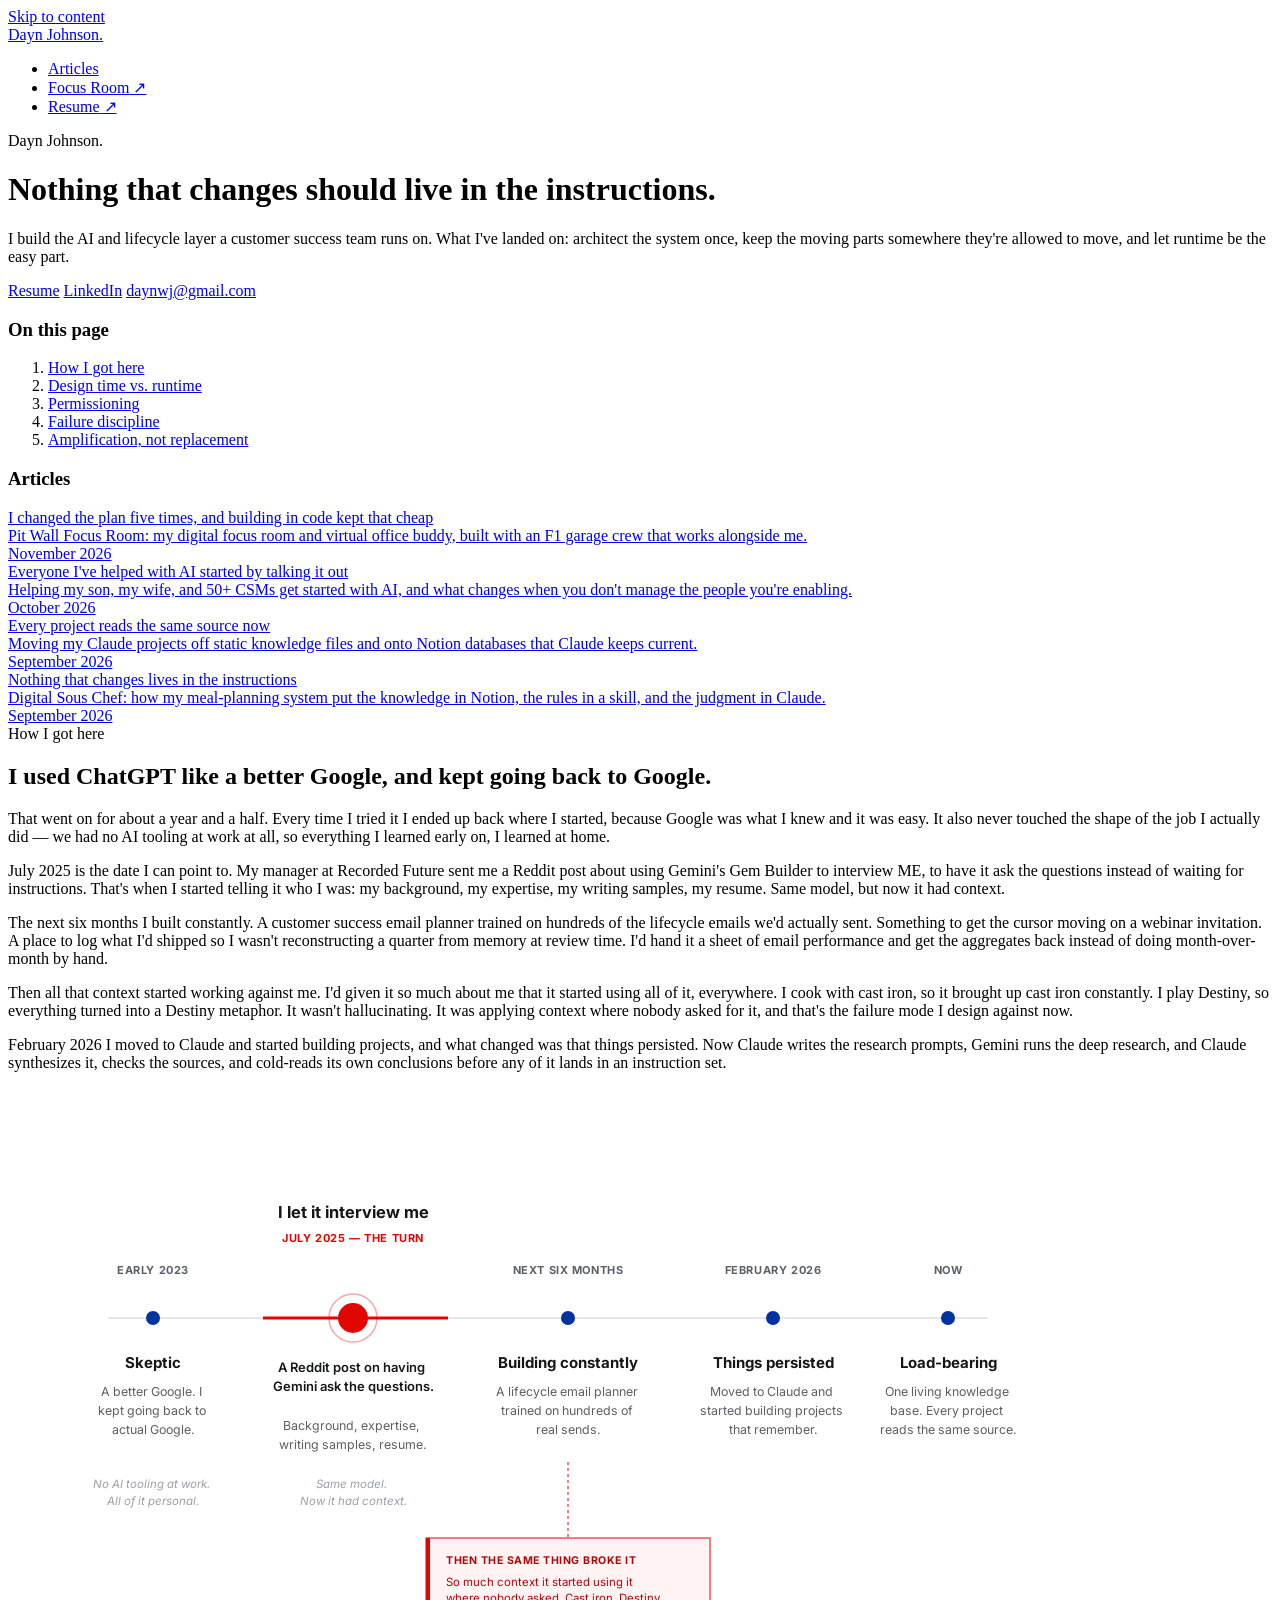
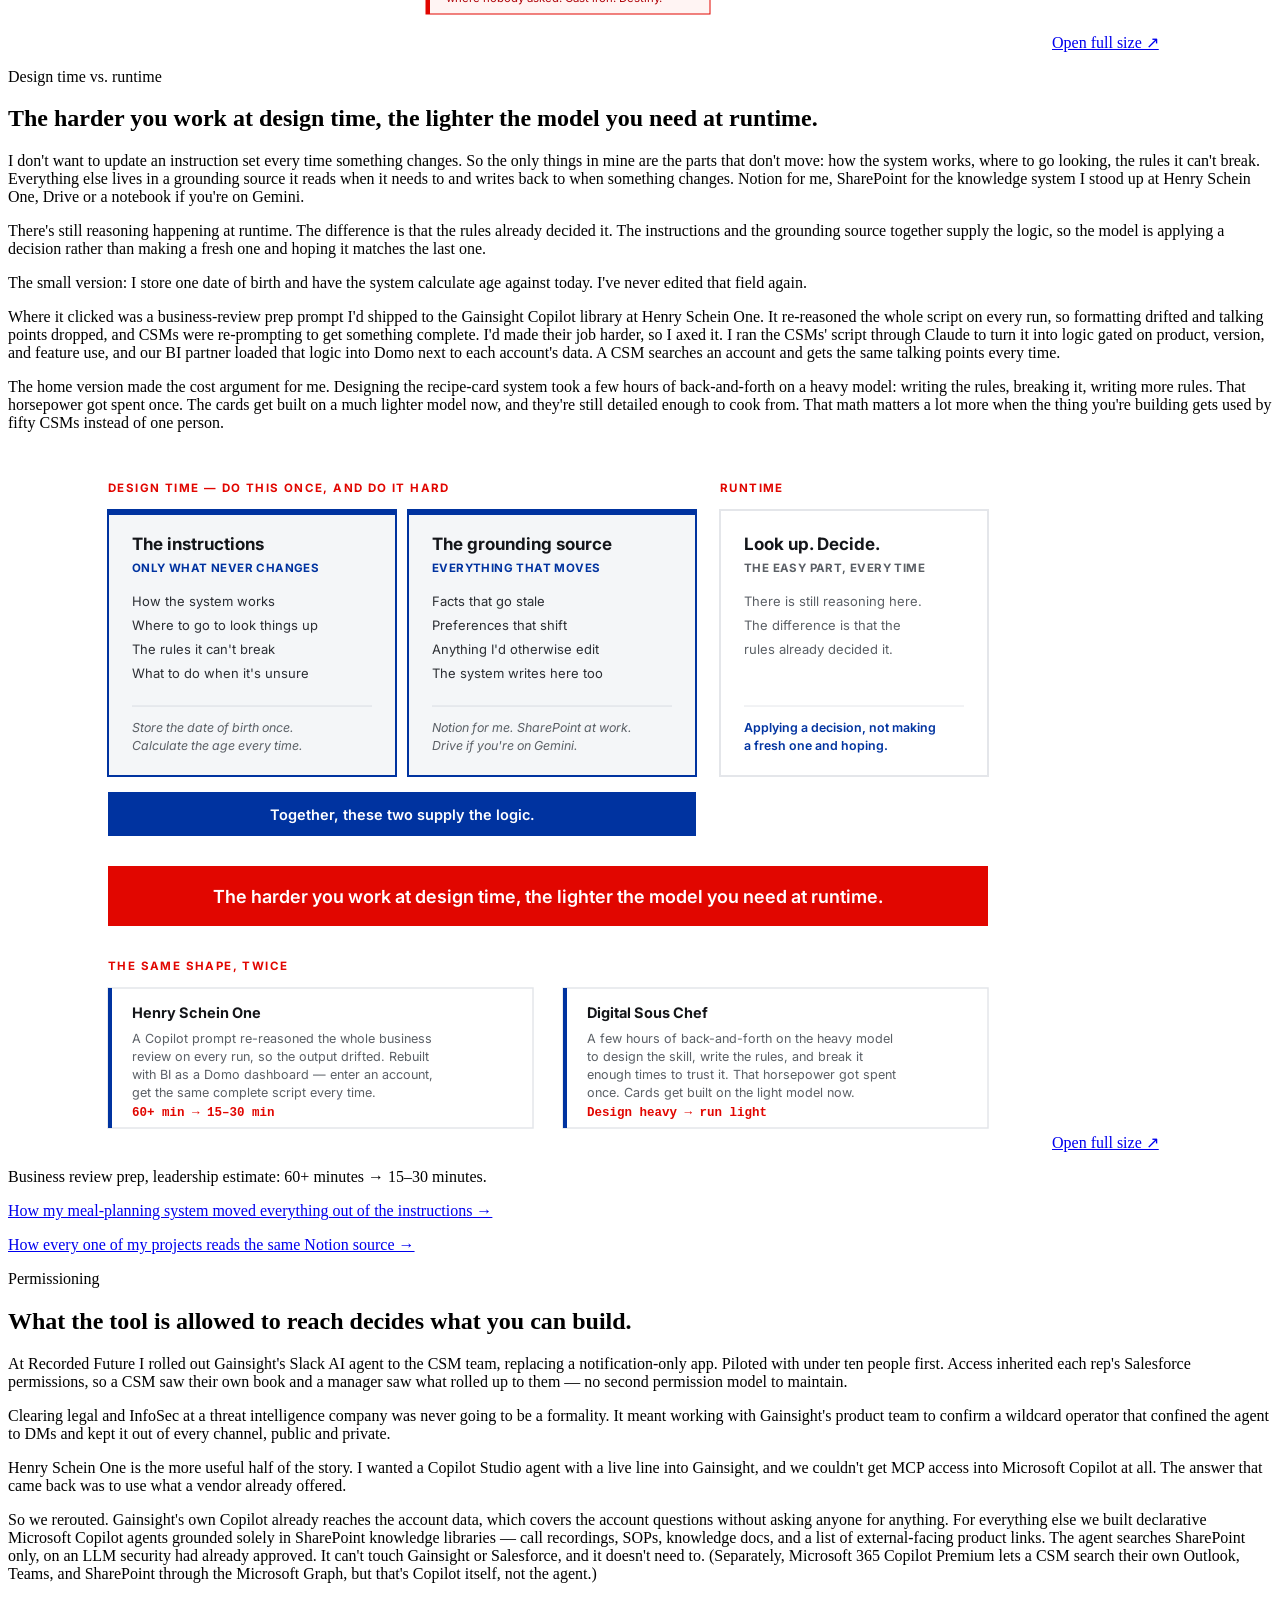
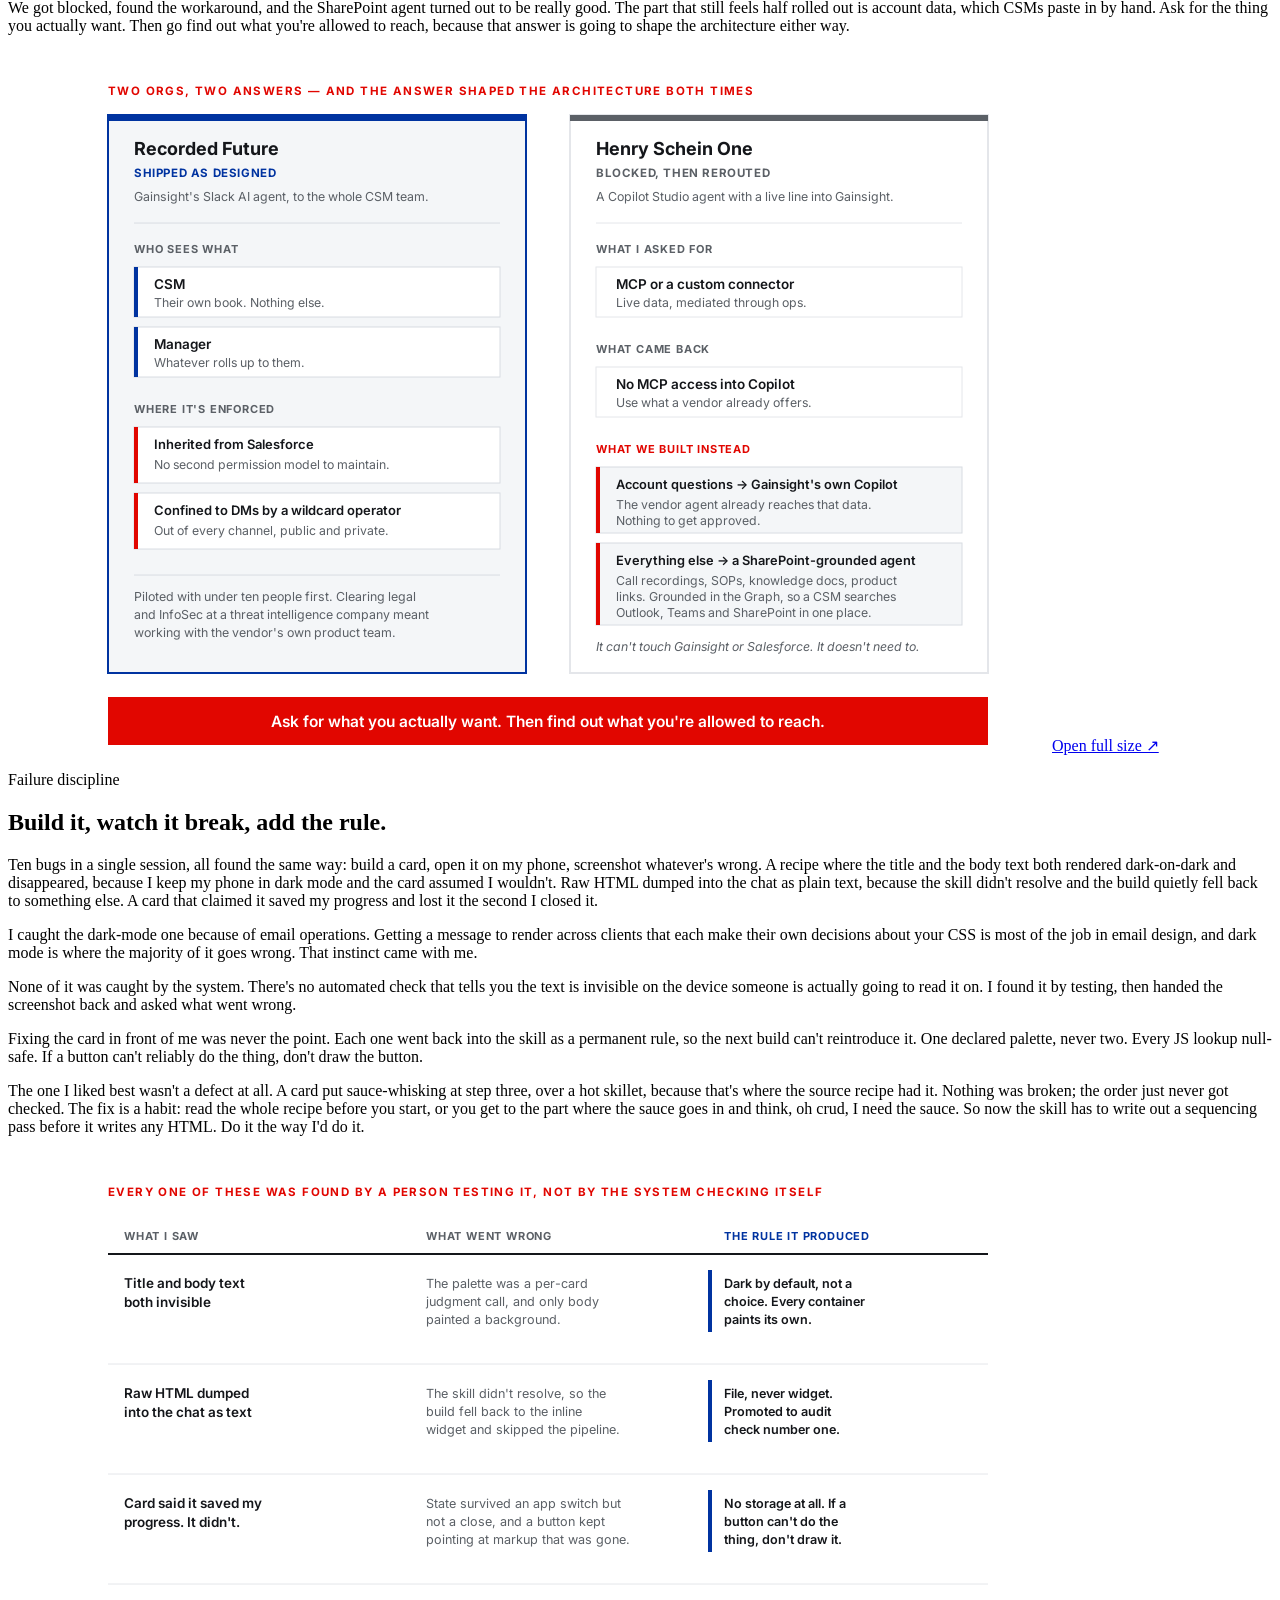
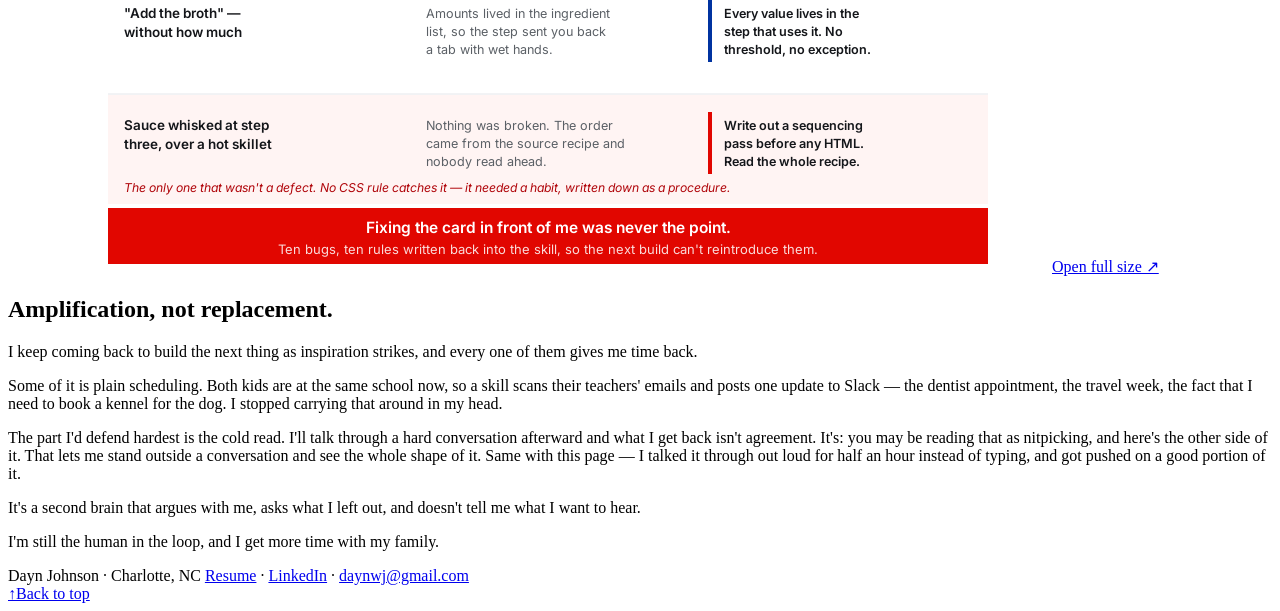
==== commit b5a9d2c8: "Guardrails pass: drop tenure claim, scope SharePoint agent, cut diagnosis-adjacent term, qualify Cop" ====
--- a/index.html
+++ b/index.html
@@ -33,7 +33,7 @@
   <header class="header">
     <div class="name">Dayn Johnson<span class="dot">.</span></div>
     <h1 class="thesis">Nothing that changes should live in the instructions.</h1>
-    <p class="standfirst">I build the AI and lifecycle layer a customer success team runs on. What I've landed on after four years of it: architect the system once, keep the moving parts somewhere they're allowed to move, and let runtime be the easy part.</p>
+    <p class="standfirst">I build the AI and lifecycle layer a customer success team runs on. What I've landed on: architect the system once, keep the moving parts somewhere they're allowed to move, and let runtime be the easy part.</p>
     <div class="links">
       <a href="https://daynwj.github.io/resume/">Resume</a>
       <a href="https://linkedin.com/in/daynjohnson">LinkedIn</a>
@@ -281,7 +281,7 @@
         <p>At Recorded Future I rolled out Gainsight's Slack AI agent to the CSM team, replacing a notification-only app. Piloted with under ten people first. Access inherited each rep's Salesforce permissions, so a CSM saw their own book and a manager saw what rolled up to them — no second permission model to maintain.</p>
         <p>Clearing legal and InfoSec at a threat intelligence company was never going to be a formality. It meant working with Gainsight's product team to confirm a wildcard operator that confined the agent to DMs and kept it out of every channel, public and private.</p>
         <p>Henry Schein One is the more useful half of the story. I wanted a Copilot Studio agent with a live line into Gainsight, and we couldn't get MCP access into Microsoft Copilot at all. The answer that came back was to use what a vendor already offered.</p>
-        <p>So we rerouted. Gainsight's own Copilot already reaches the account data, which covers the account questions without asking anyone for anything. For everything else we built declarative Microsoft Copilot agents grounded solely in SharePoint knowledge libraries — call recordings, SOPs, knowledge docs, and a list of external-facing product links. Because Copilot is grounded in the Microsoft Graph, a CSM with Copilot Premium can search across Outlook, Teams, and SharePoint using an LLM security had already approved. The agent can't touch Gainsight or Salesforce. It doesn't need to.</p>
+        <p>So we rerouted. Gainsight's own Copilot already reaches the account data, which covers the account questions without asking anyone for anything. For everything else we built declarative Microsoft Copilot agents grounded solely in SharePoint knowledge libraries — call recordings, SOPs, knowledge docs, and a list of external-facing product links. The agent searches SharePoint only, on an LLM security had already approved. It can't touch Gainsight or Salesforce, and it doesn't need to. (Separately, Microsoft 365 Copilot Premium lets a CSM search their own Outlook, Teams, and SharePoint through the Microsoft Graph, but that's Copilot itself, not the agent.)</p>
         <p>We got blocked, found the workaround, and the SharePoint agent turned out to be really good. The part that still feels half rolled out is account data, which CSMs paste in by hand. Ask for the thing you actually want. Then go find out what you're allowed to reach, because that answer is going to shape the architecture either way.</p>
       </div>
       <figure><svg xmlns="http://www.w3.org/2000/svg" viewBox="0 0 1000 700" width="1000" height="700" font-family="Inter, system-ui, -apple-system, sans-serif" role="img" aria-label="Two permissioning outcomes: an agent that shipped as designed at Recorded Future, and one that was blocked and rerouted at Henry Schein One">
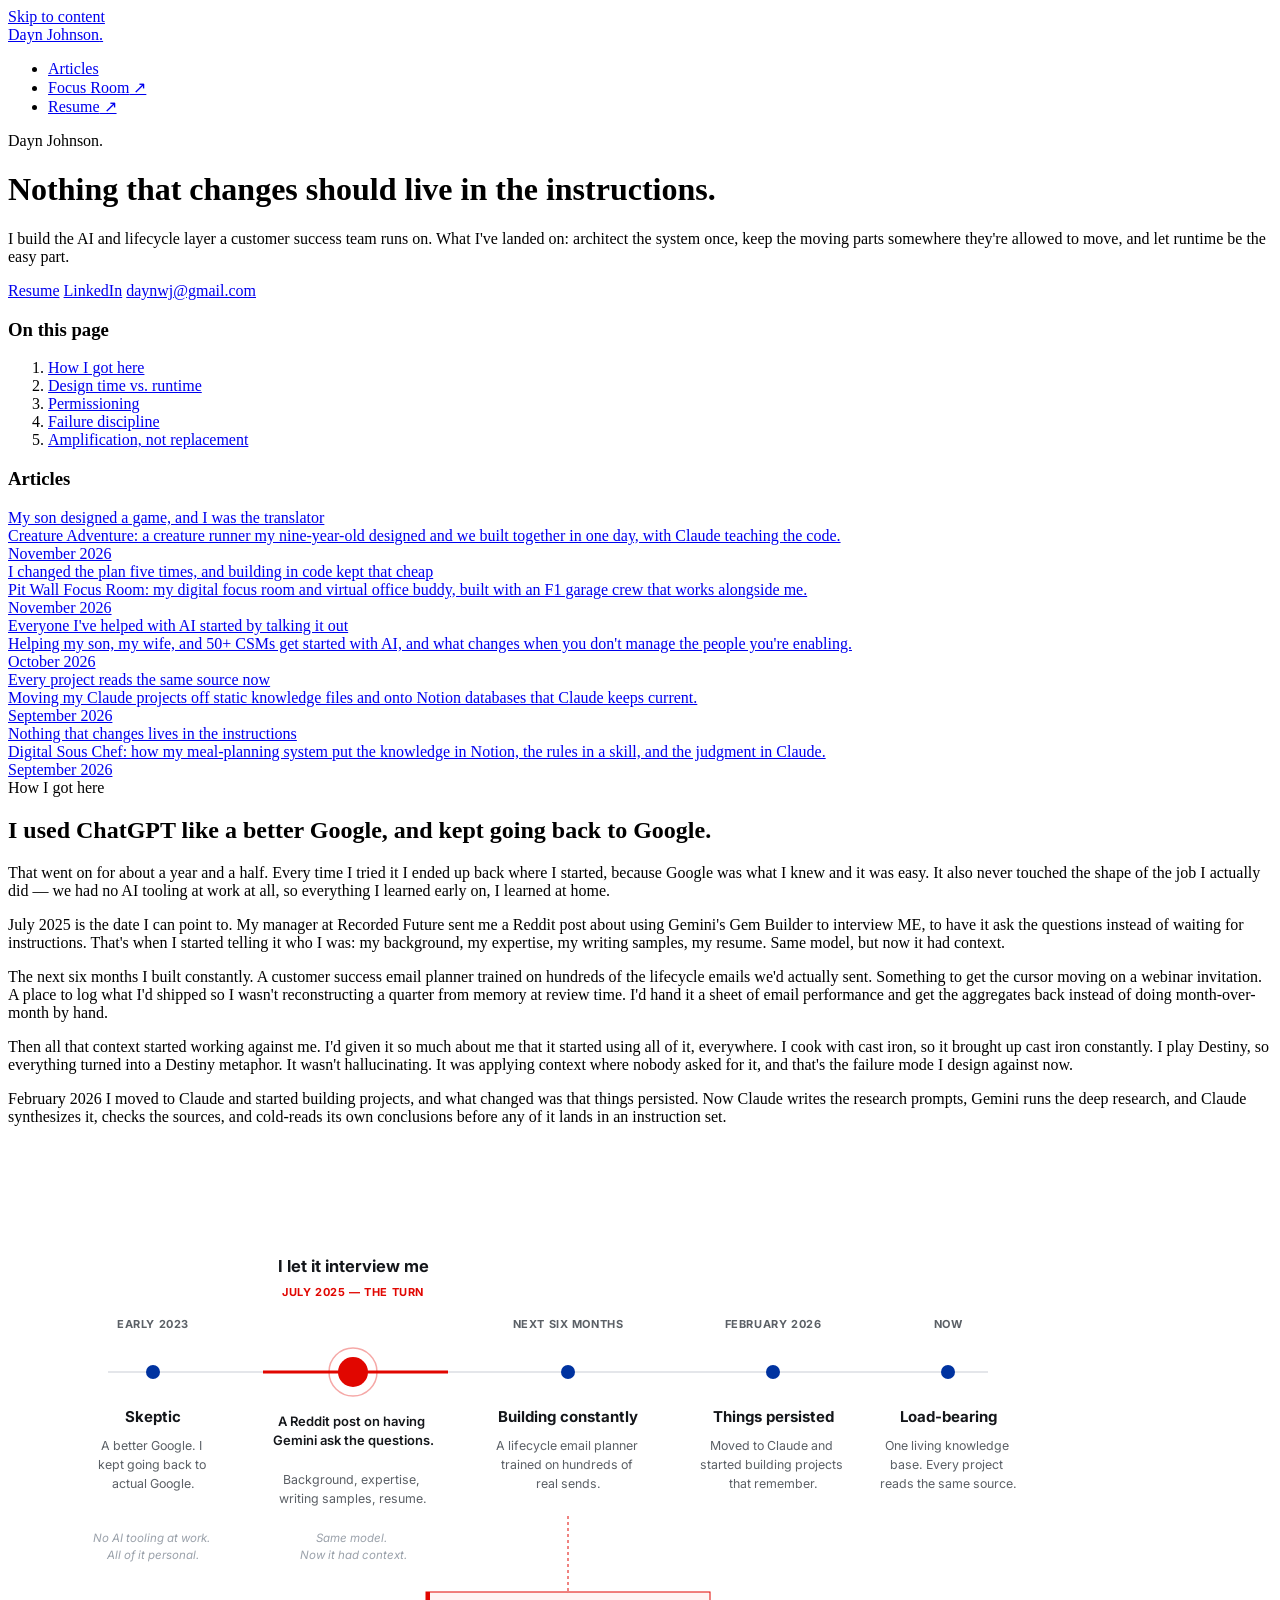
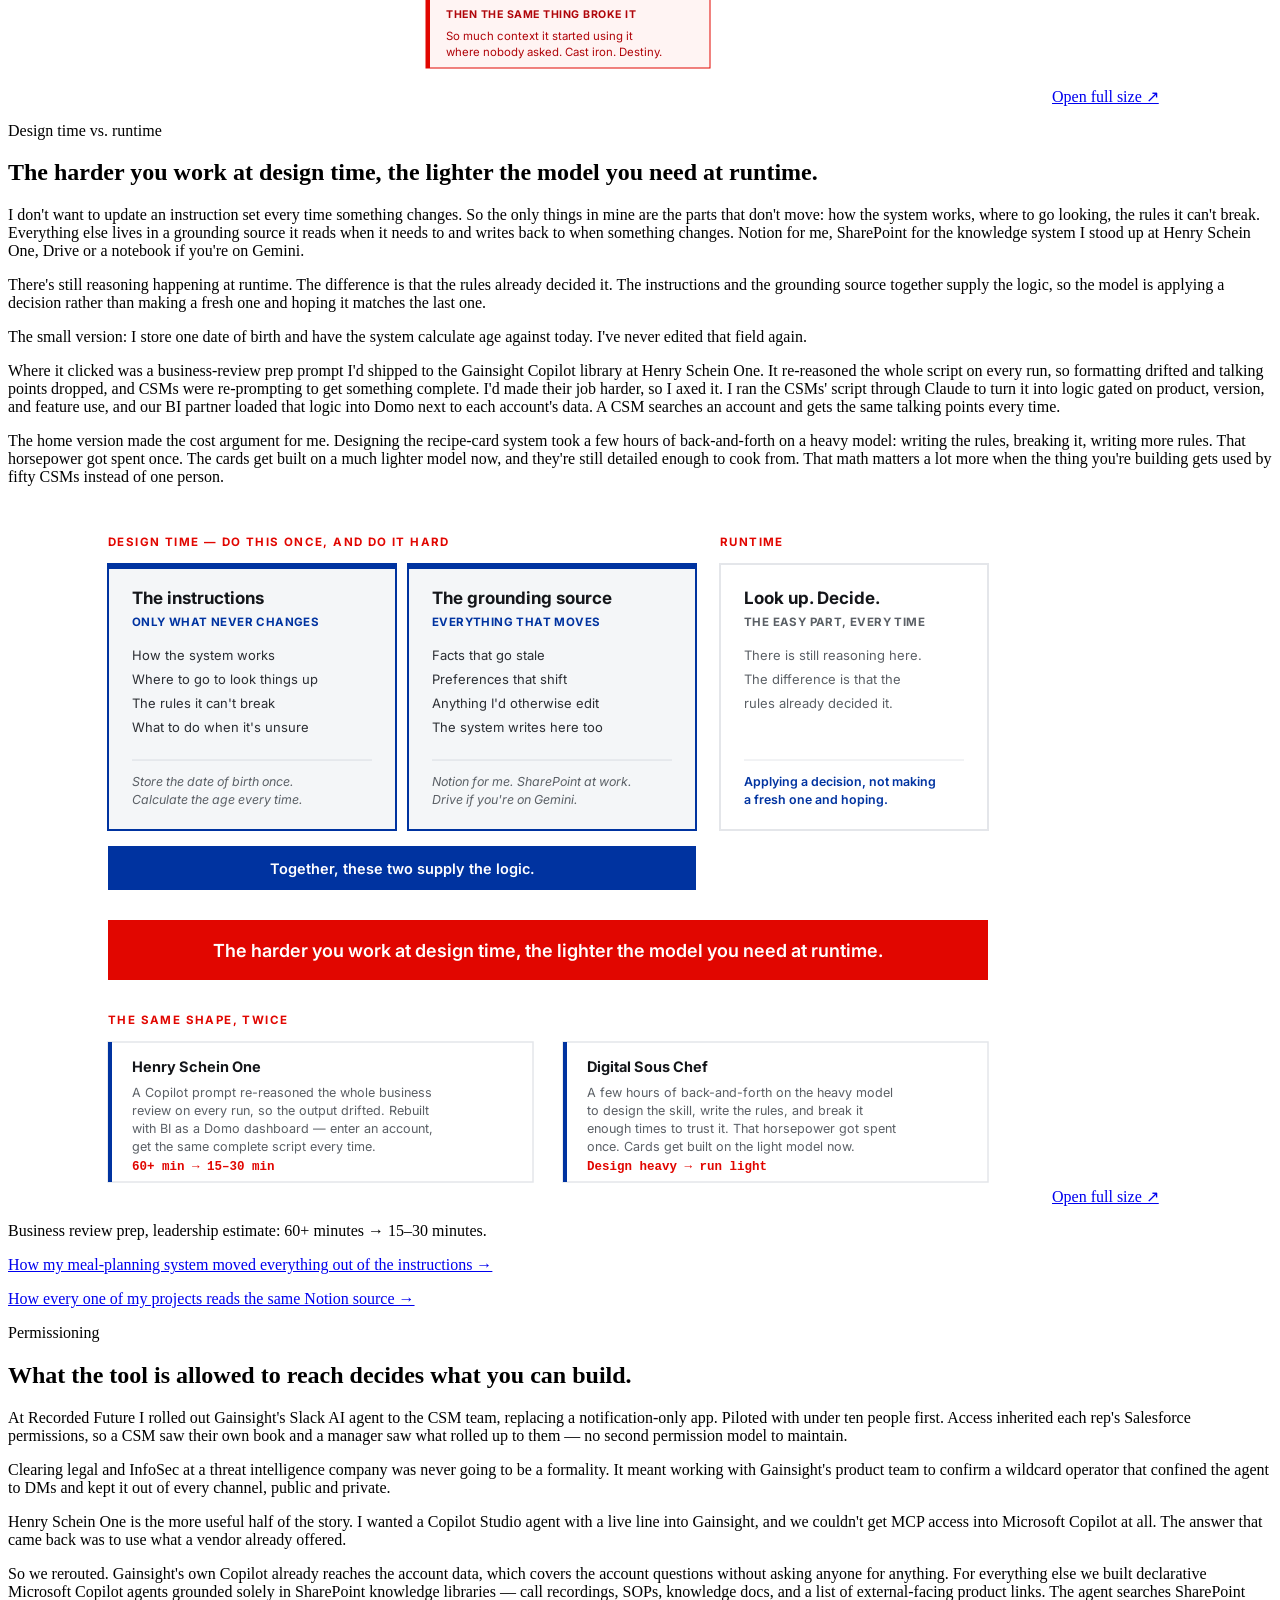
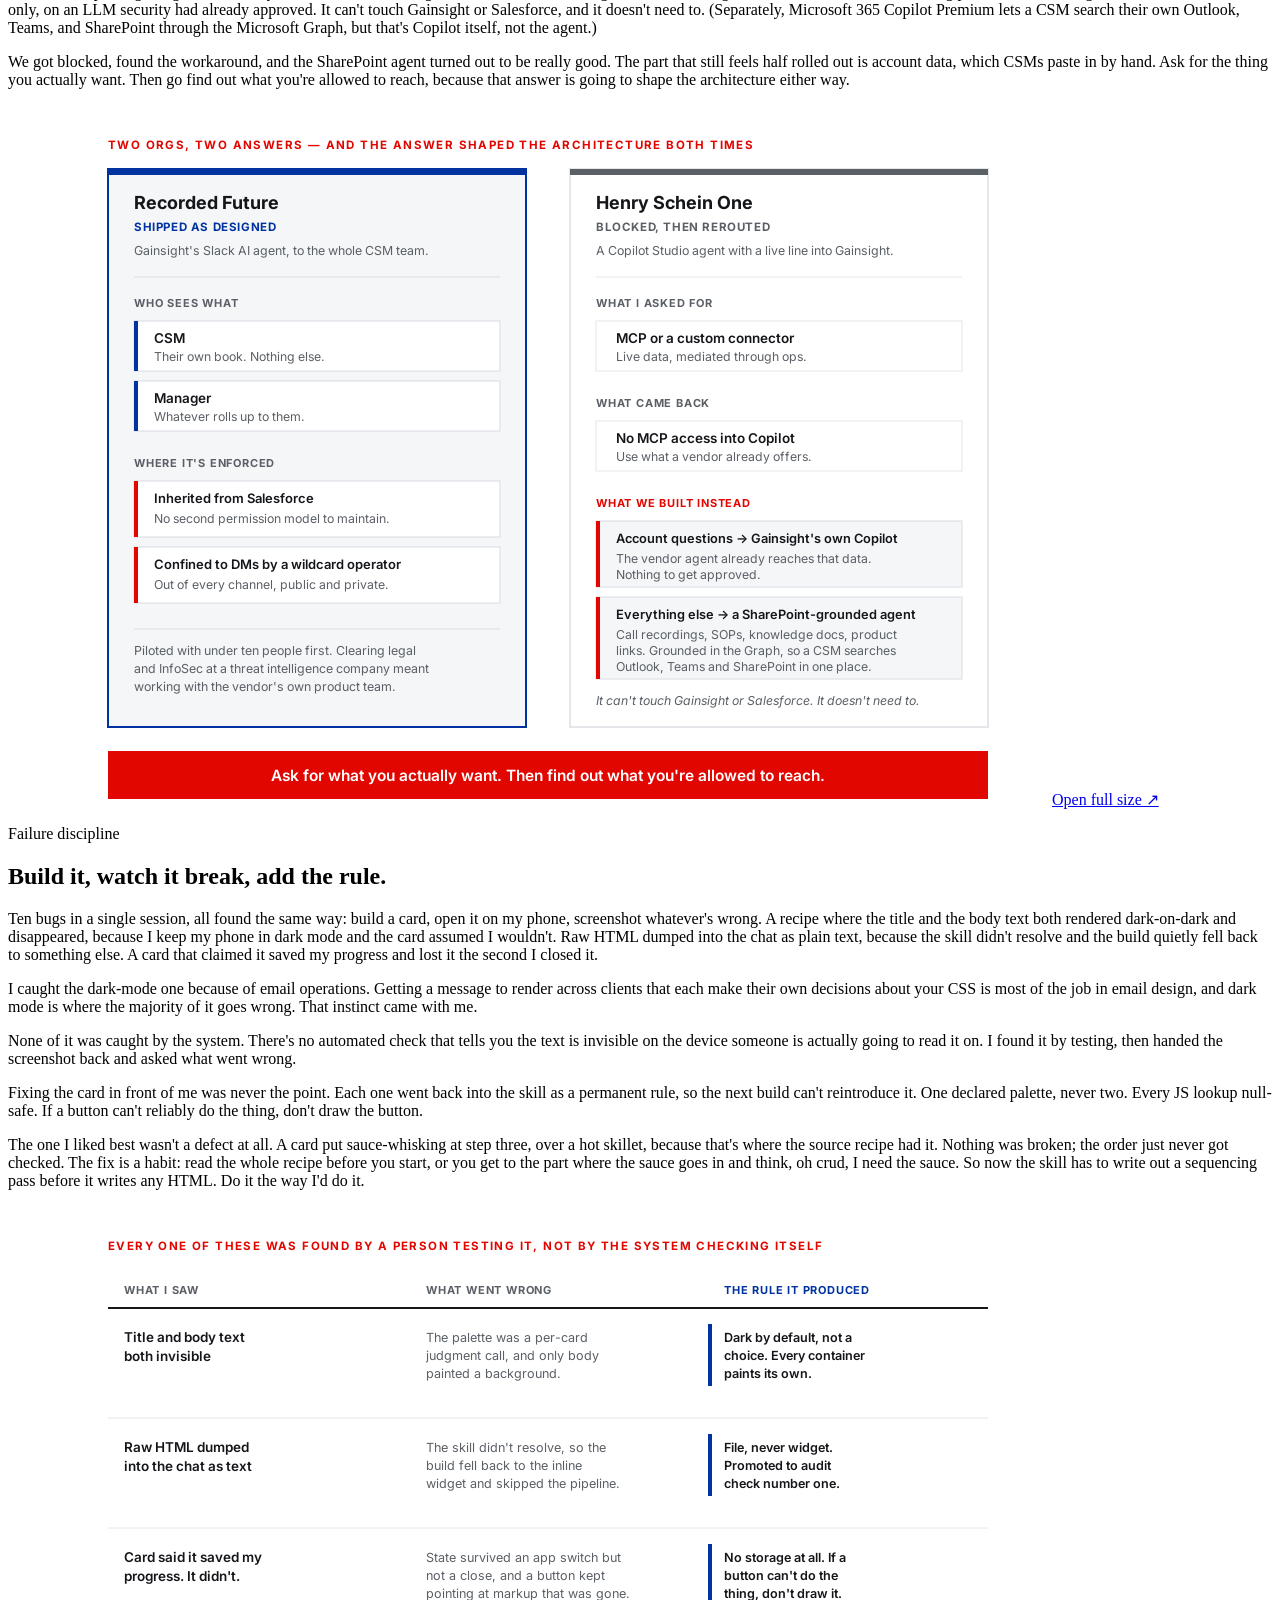
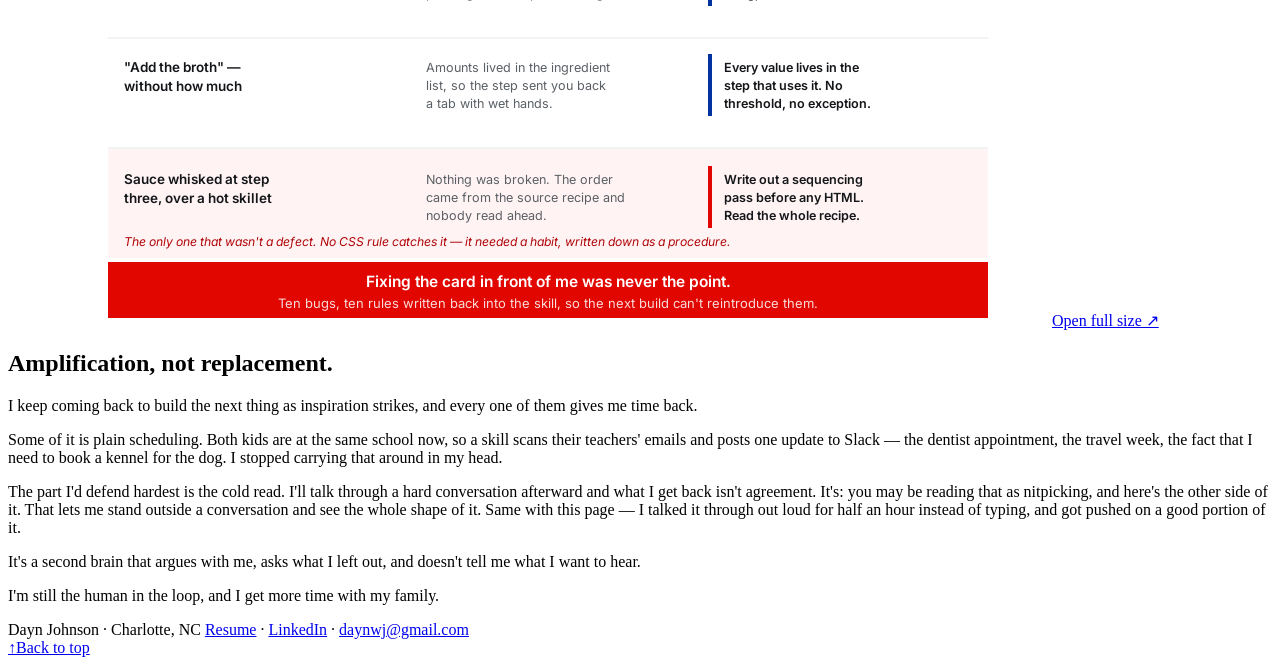
==== commit 9af9864c: "Add Creature Adventure write-up and hub card Co-Authored-By: Claude Opus 5.5 <noreply@anthropic.com>" ====
--- a/index.html
+++ b/index.html
@@ -55,7 +55,12 @@
     <div>
       <h3>Articles</h3>
       <div class="deeper">
-        <a href="/ai/focus-room/" class="new">
+        <a href="/ai/creature-adventure/" class="new">
+          <div class="t">My son designed a game, and I was the translator</div>
+          <div class="d">Creature Adventure: a creature runner my nine-year-old designed and we built together in one day, with Claude teaching the code.</div>
+          <div class="when"><time datetime="2026-11">November 2026</time></div>
+        </a>
+        <a href="/ai/focus-room/">
           <div class="t">I changed the plan five times, and building in code kept that cheap</div>
           <div class="d">Pit Wall Focus Room: my digital focus room and virtual office buddy, built with an F1 garage crew that works alongside me.</div>
           <div class="when"><time datetime="2026-11">November 2026</time></div>
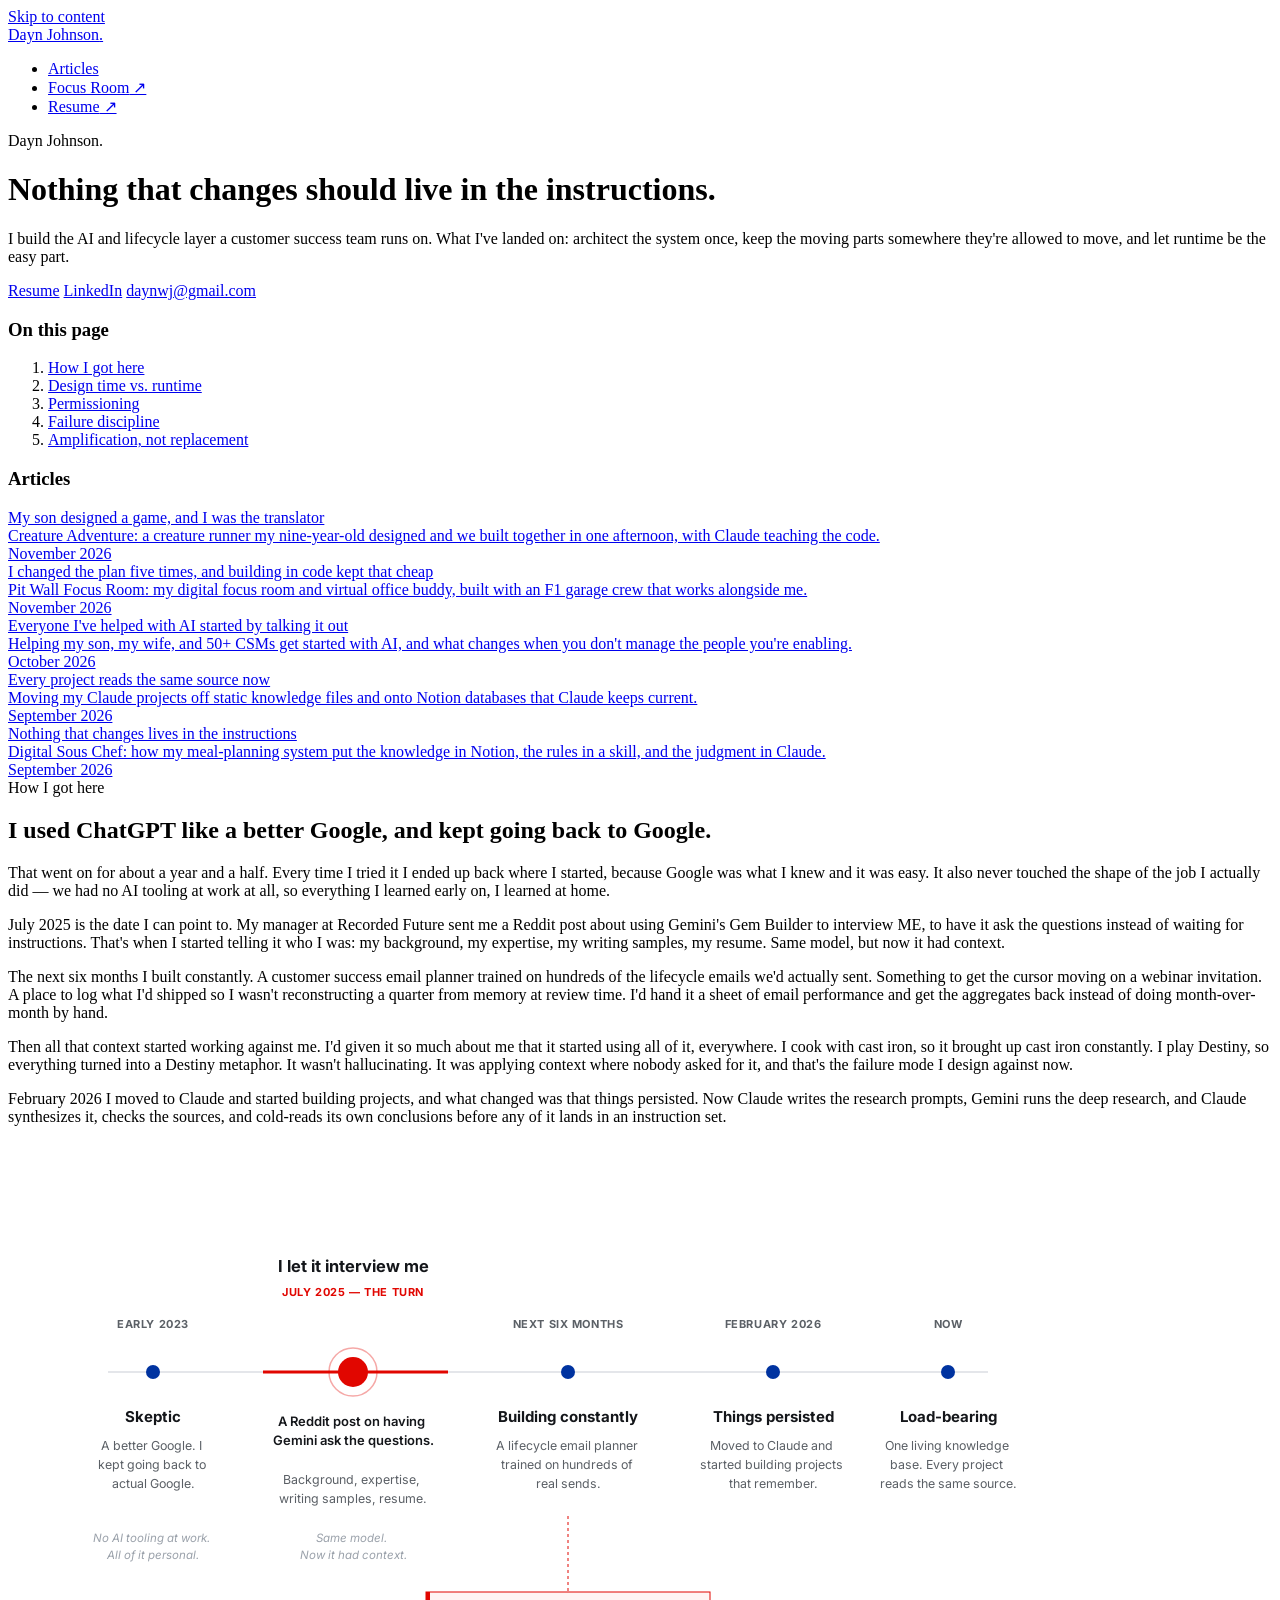
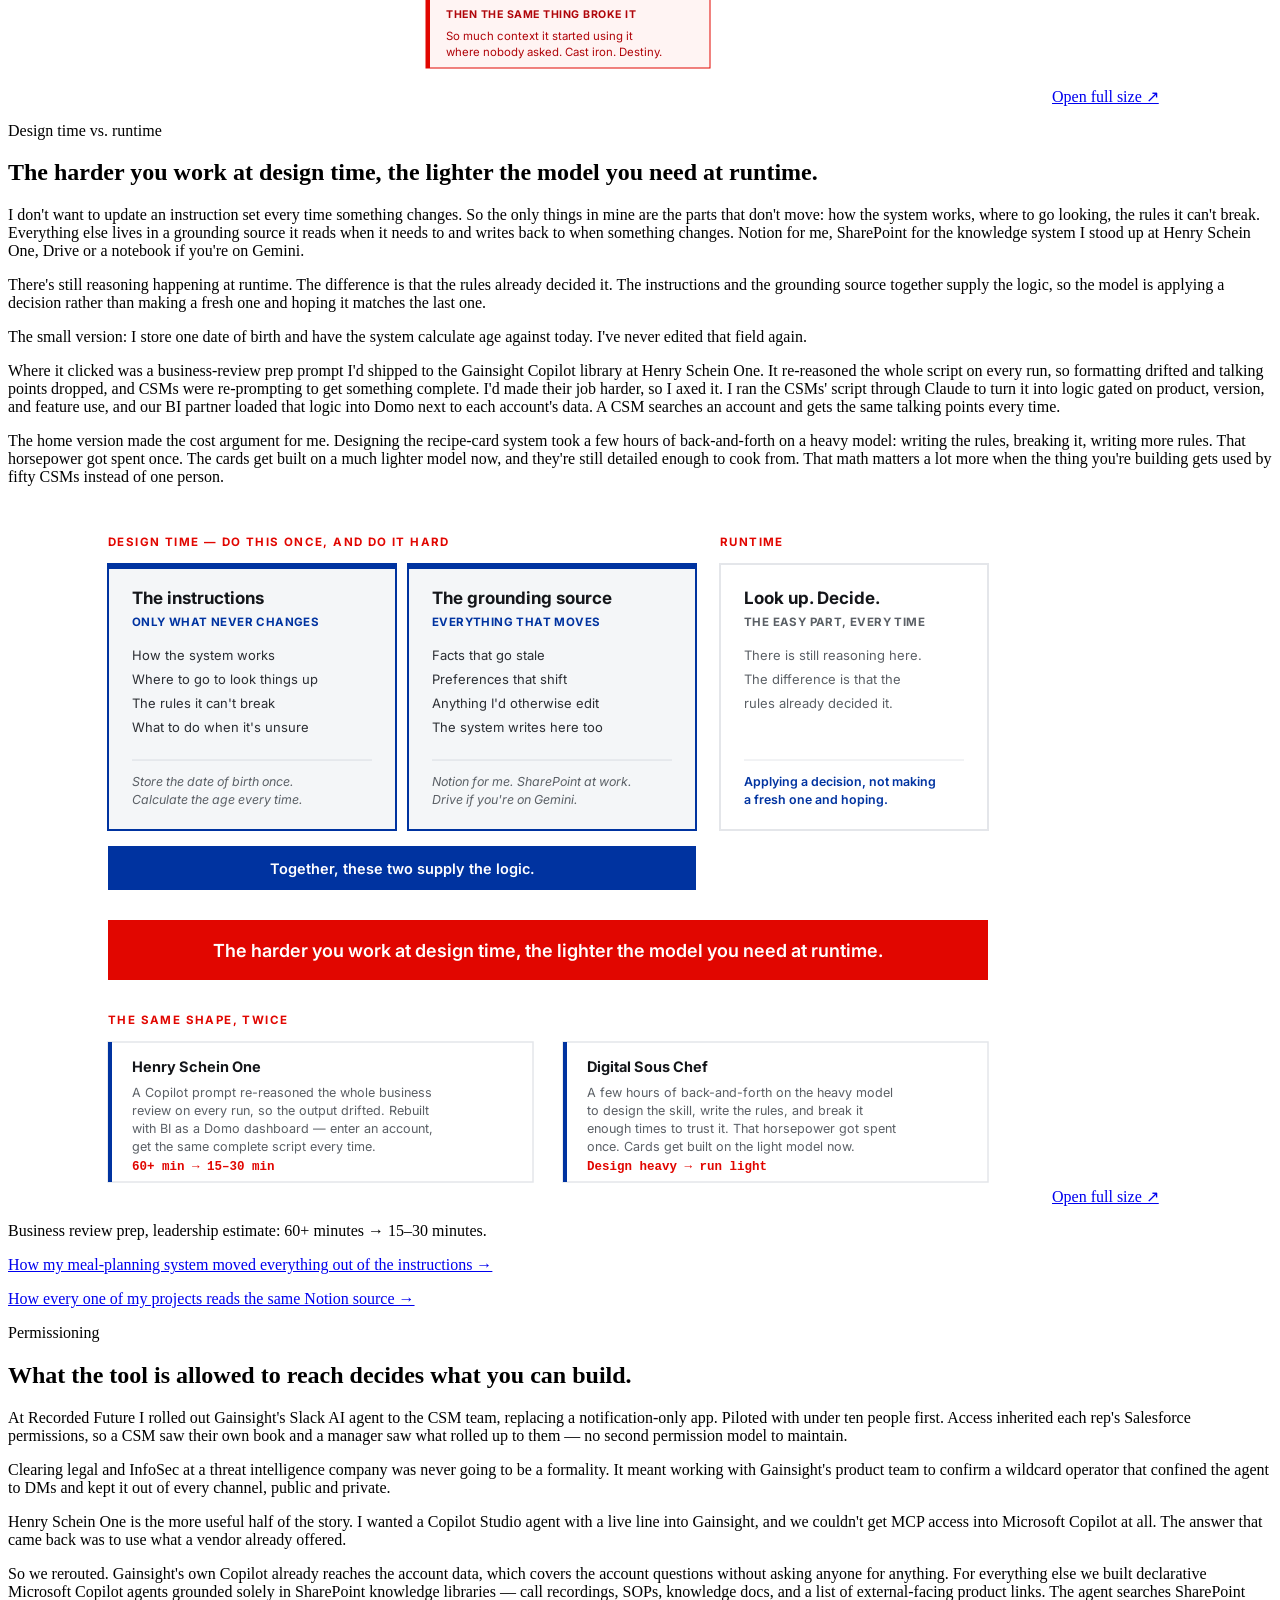
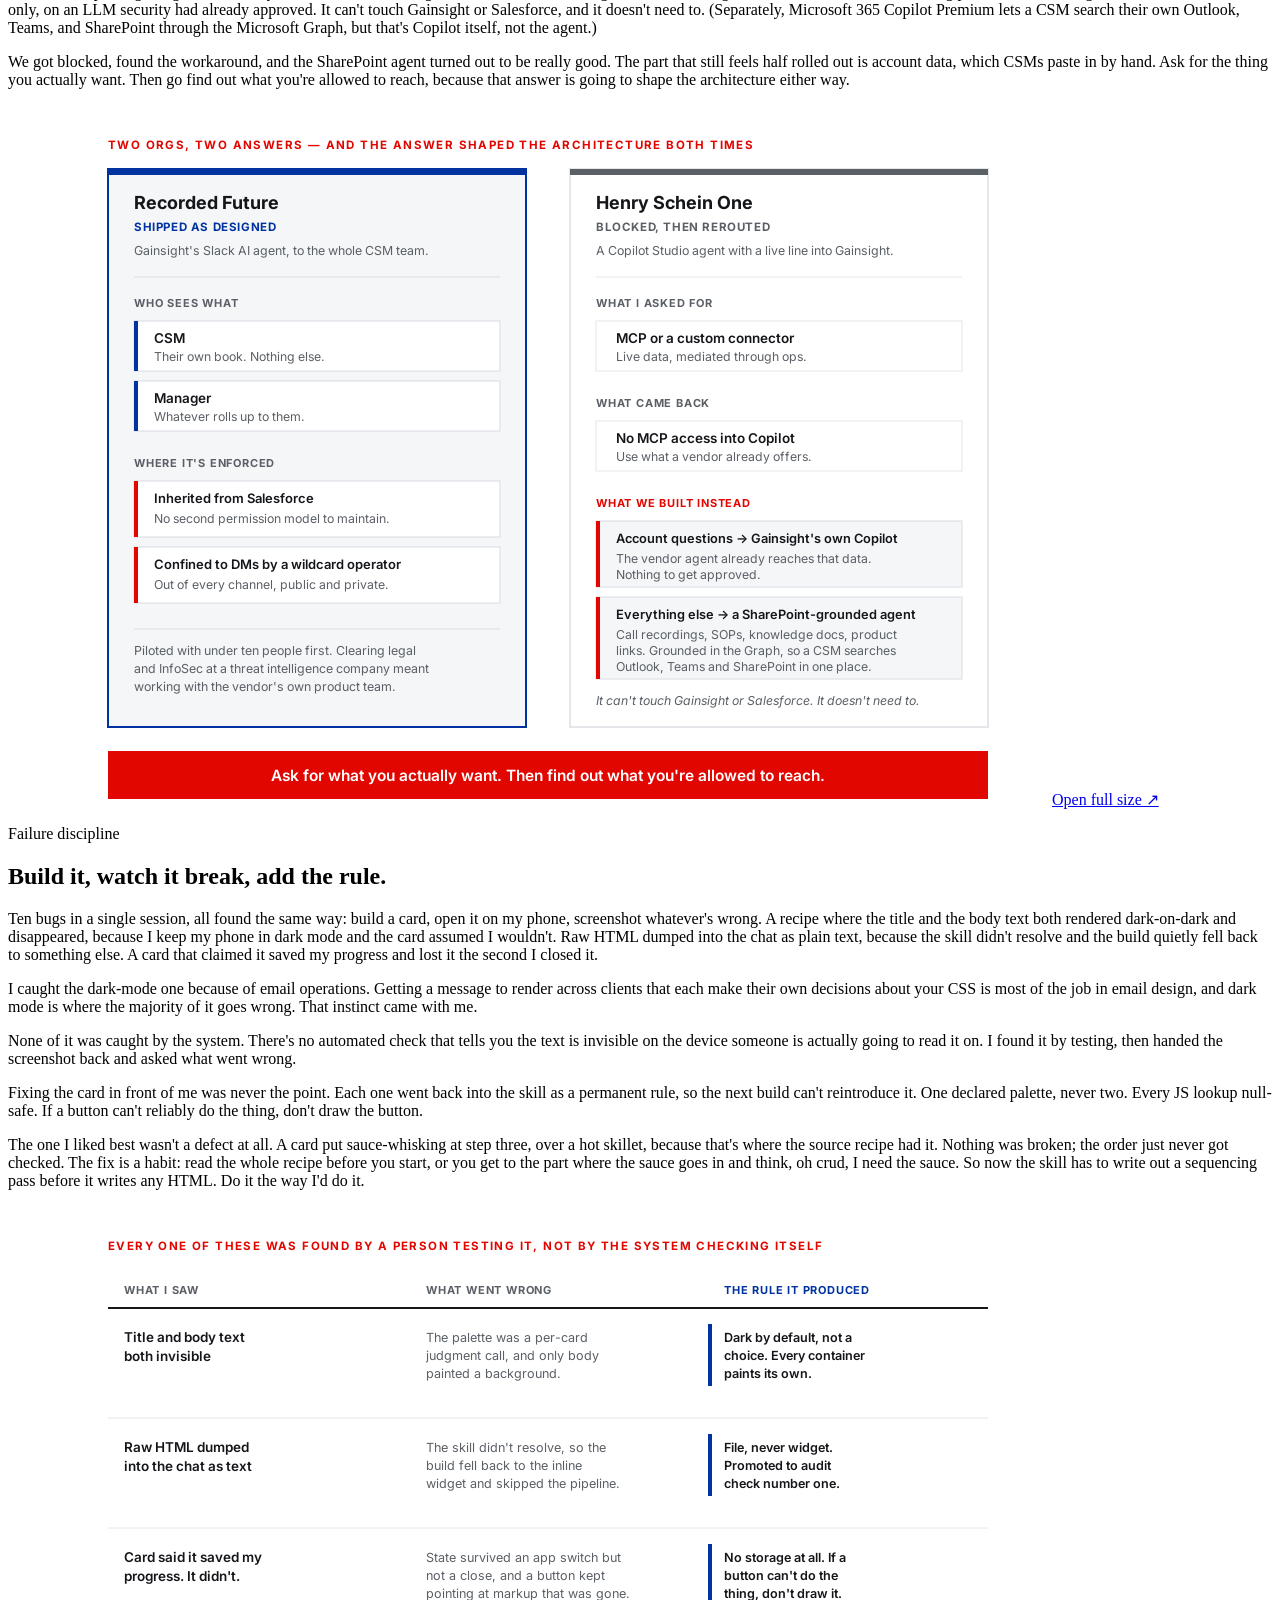
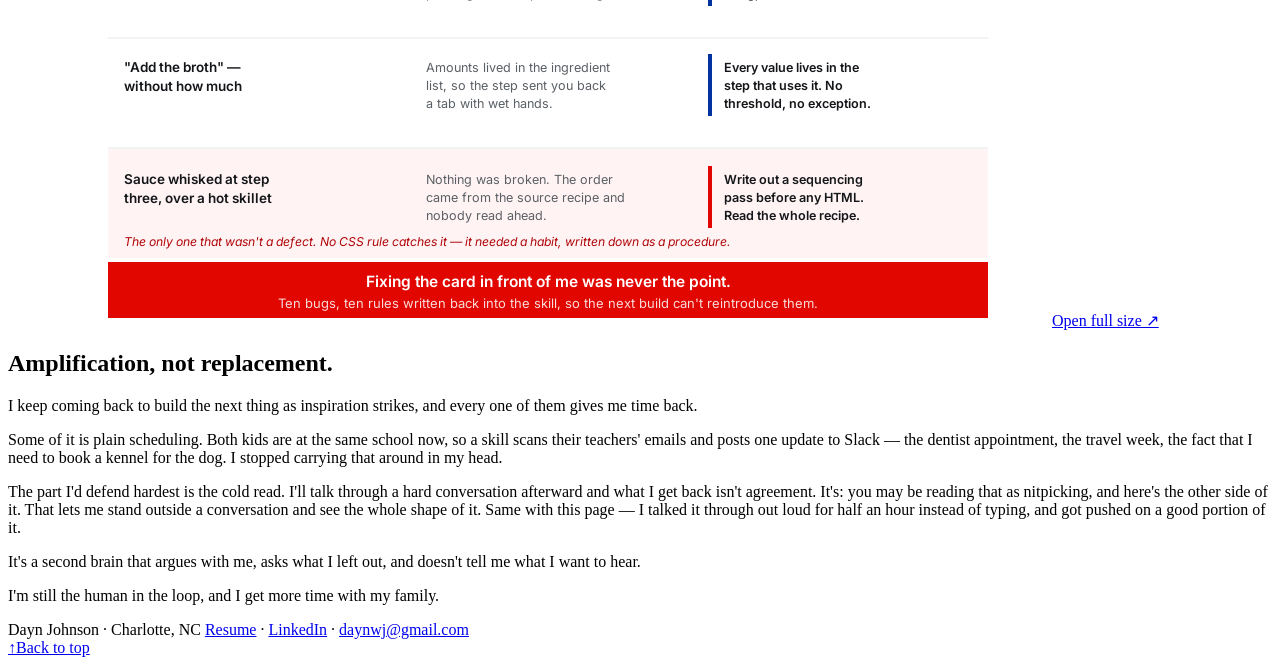
==== commit 440249f3: "Creature Adventure: one afternoon, and vibe coding Co-Authored-By: Claude Opus 5.5 <noreply@anthropi" ====
--- a/index.html
+++ b/index.html
@@ -57,7 +57,7 @@
       <div class="deeper">
         <a href="/ai/creature-adventure/" class="new">
           <div class="t">My son designed a game, and I was the translator</div>
-          <div class="d">Creature Adventure: a creature runner my nine-year-old designed and we built together in one day, with Claude teaching the code.</div>
+          <div class="d">Creature Adventure: a creature runner my nine-year-old designed and we built together in one afternoon, with Claude teaching the code.</div>
           <div class="when"><time datetime="2026-11">November 2026</time></div>
         </a>
         <a href="/ai/focus-room/">
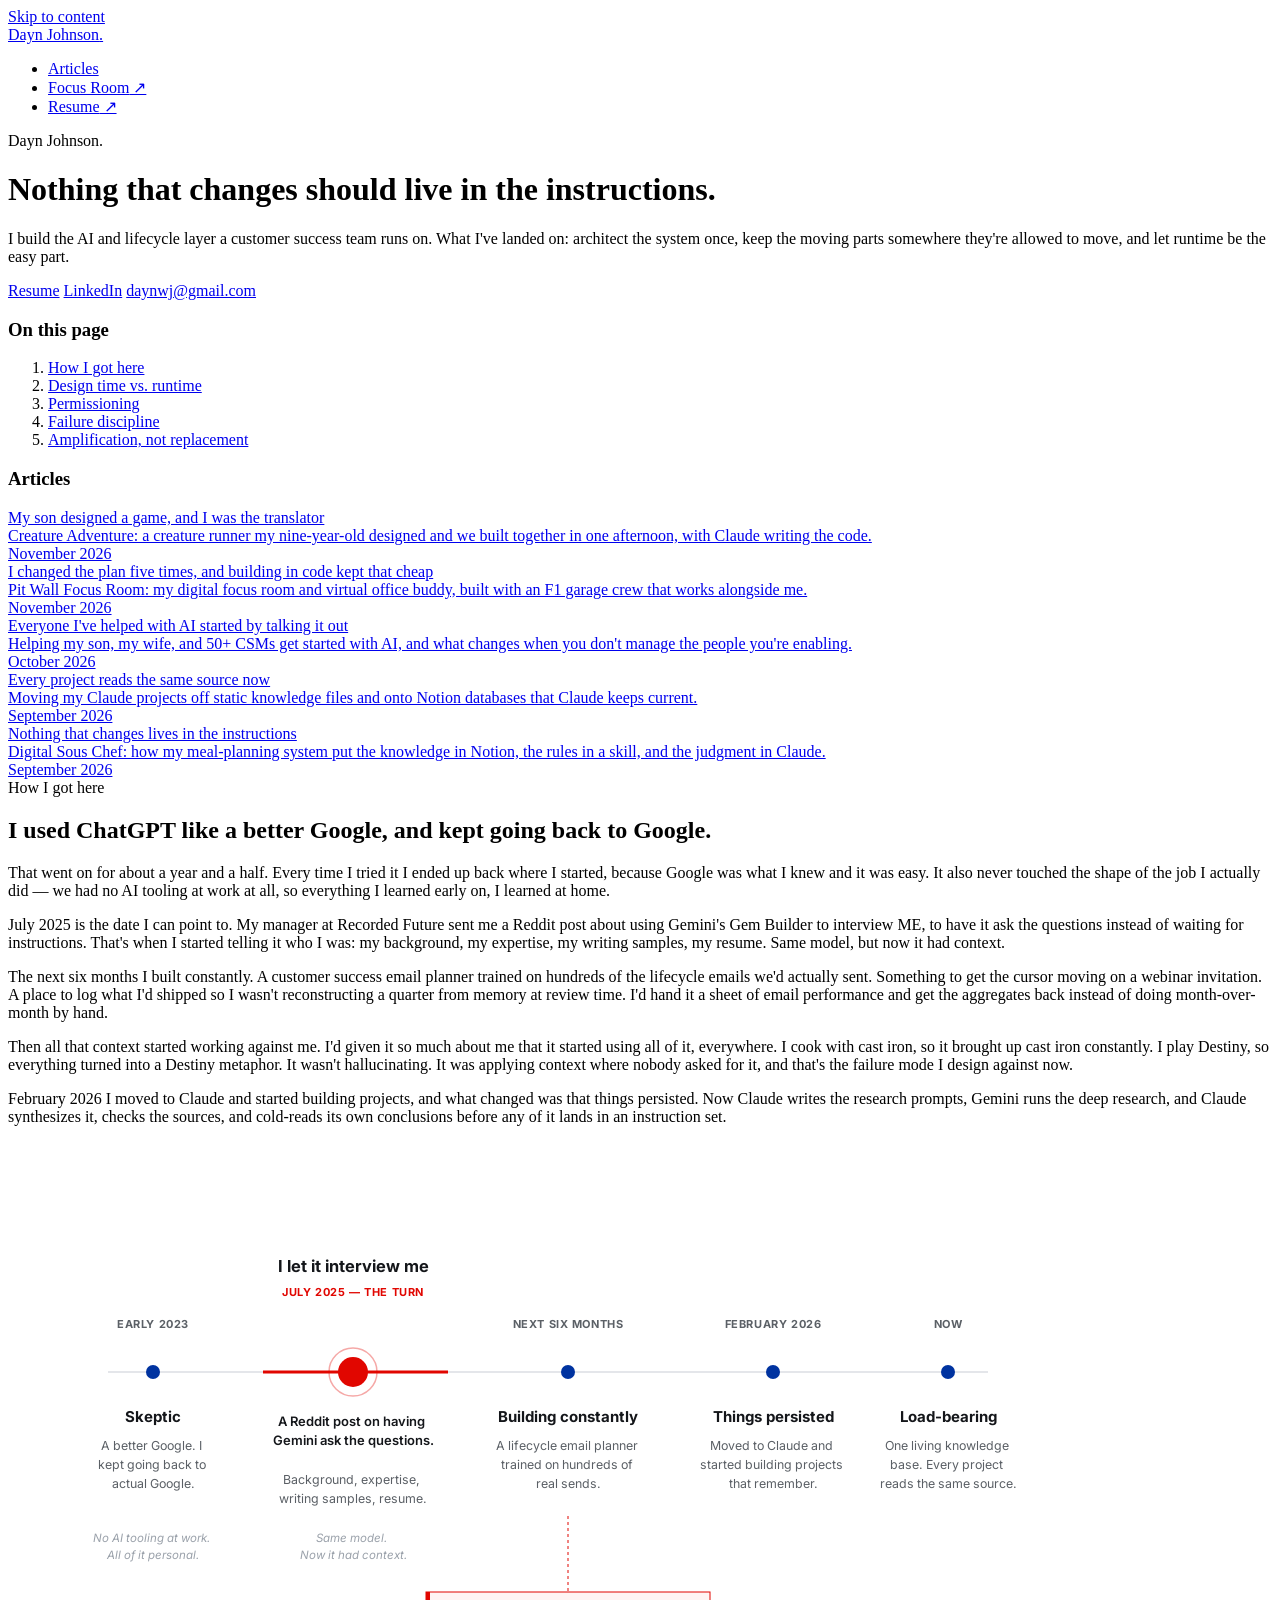
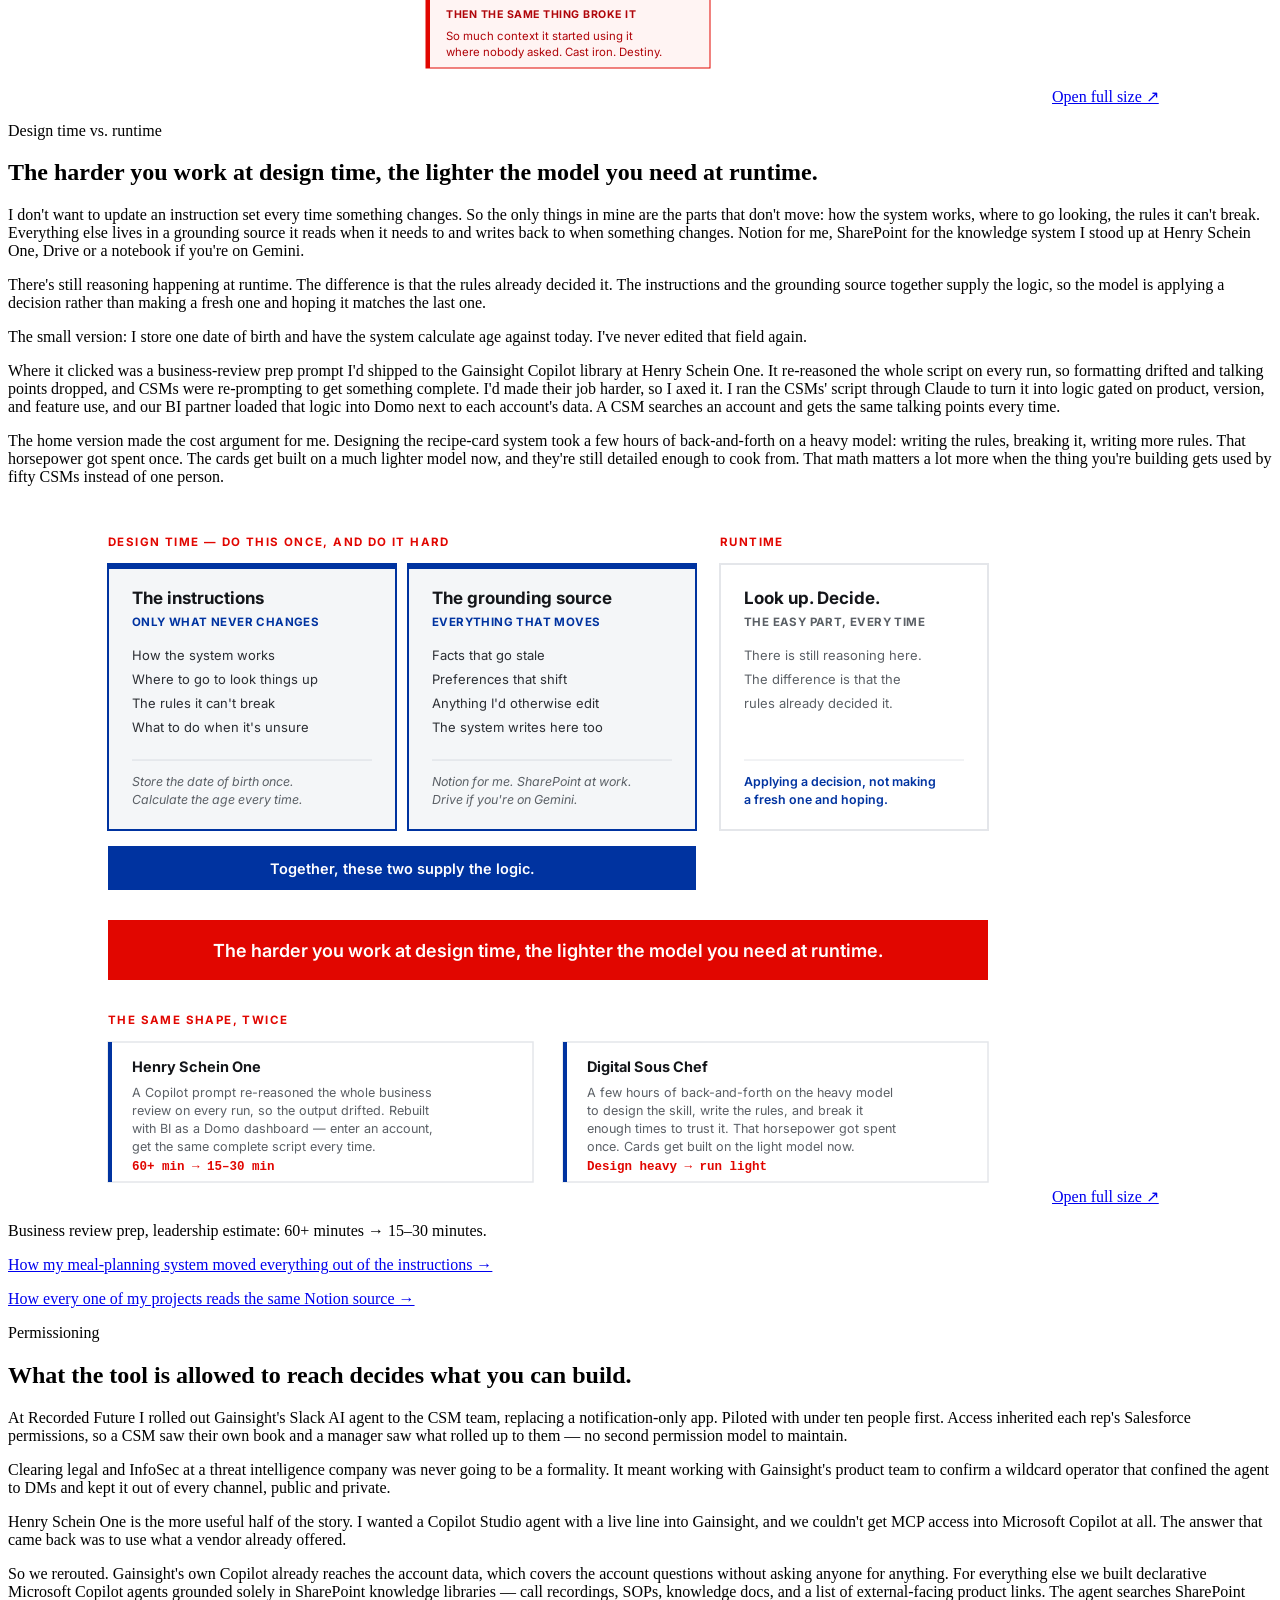
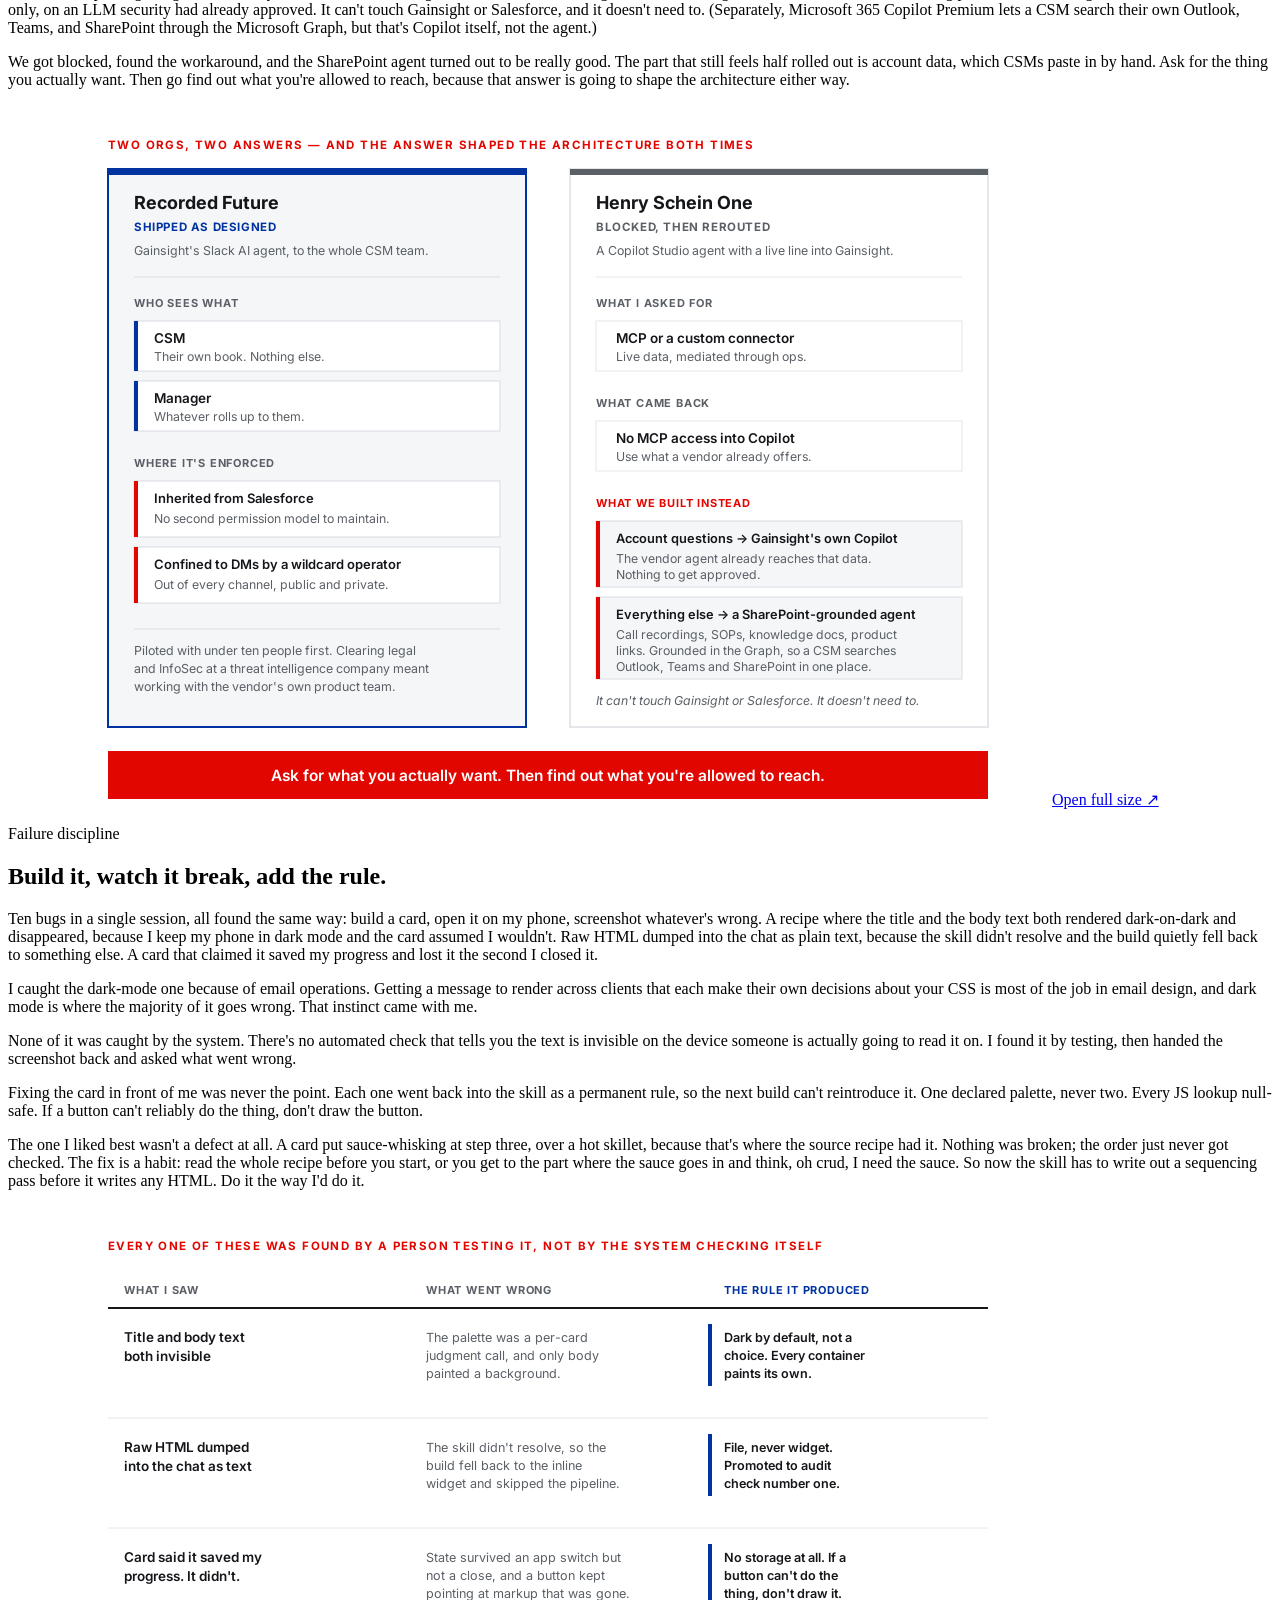
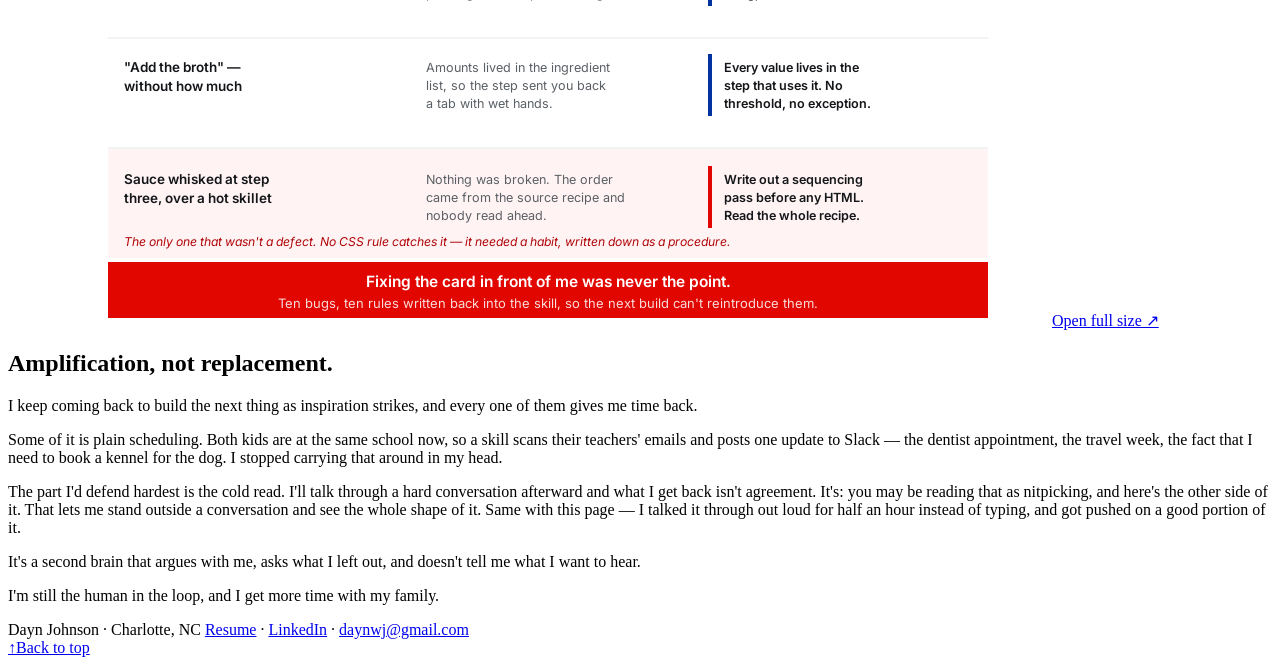
==== commit 6b508d49: "Creature Adventure: describe the end result, Claude writes the code Co-Authored-By: Claude Opus 5.5 " ====
--- a/index.html
+++ b/index.html
@@ -57,7 +57,7 @@
       <div class="deeper">
         <a href="/ai/creature-adventure/" class="new">
           <div class="t">My son designed a game, and I was the translator</div>
-          <div class="d">Creature Adventure: a creature runner my nine-year-old designed and we built together in one afternoon, with Claude teaching the code.</div>
+          <div class="d">Creature Adventure: a creature runner my nine-year-old designed and we built together in one afternoon, with Claude writing the code.</div>
           <div class="when"><time datetime="2026-11">November 2026</time></div>
         </a>
         <a href="/ai/focus-room/">
